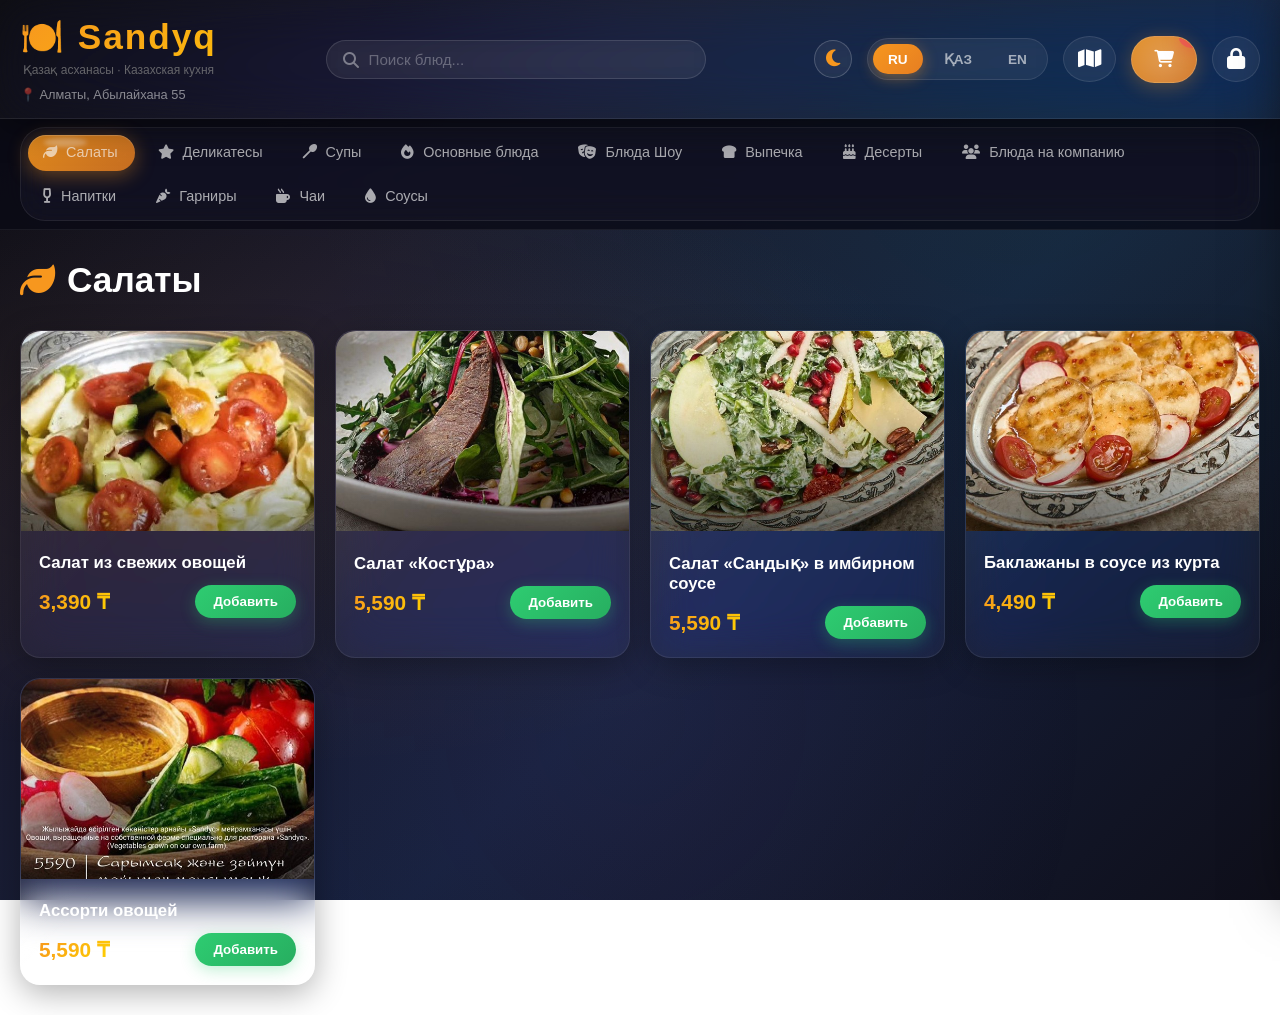
==== index.html @ e1a4df26 "Update greeting from 'Hello' to 'Goodbye'" ====
<!DOCTYPE html>
<html lang="ru">
<head>
  <meta charset="UTF-8" />
  <meta name="viewport" content="width=device-width, initial-scale=1.0, user-scalable=no"/>
  <title>Sandyq Алматы — Элитный этно-ресторан</title>
  <link rel="stylesheet" href="https://cdnjs.cloudflare.com/ajax/libs/font-awesome/6.4.0/css/all.min.css" />
  <link rel="stylesheet" href="styles.css" />
  <style>
    /* ===== ДОПОЛНИТЕЛЬНЫЕ СТИЛИ ДЛЯ ПЕРЕКЛЮЧАТЕЛЕЙ ===== */
    .toggle-group {
      display: flex;
      gap: 4px;
      background: rgba(255,255,255,0.06);
      border-radius: 16px;
      padding: 3px;
      border: 1px solid rgba(255,255,255,0.08);
    }
    .toggle-btn {
      padding: 4px 12px;
      border: none;
      border-radius: 13px;
      cursor: pointer;
      font-size: 0.7rem;
      font-weight: 600;
      transition: all 0.3s ease;
      background: transparent;
      color: rgba(255,255,255,0.4);
    }
    .toggle-btn.active {
      background: linear-gradient(135deg, #f7971e, #e67e22);
      color: white;
      box-shadow: 0 4px 12px rgba(247,151,30,0.3);
    }
    .toggle-btn:hover:not(.active) {
      color: rgba(255,255,255,0.7);
    }
    body.light-theme .toggle-group {
      background: rgba(0,0,0,0.04);
      border-color: rgba(0,0,0,0.08);
    }
    body.light-theme .toggle-btn {
      color: rgba(0,0,0,0.4);
    }
    body.light-theme .toggle-btn.active {
      color: #fff;
    }
    body.light-theme .toggle-btn:hover:not(.active) {
      color: rgba(0,0,0,0.7);
    }
    .menu-item-footer {
      display: flex;
      justify-content: space-between;
      align-items: center;
      margin-top: 12px;
      position: relative;
      flex-wrap: wrap;
      gap: 8px;
    }
    .price-with-toggle {
      display: flex;
      flex-direction: column;
      align-items: flex-start;
    }
    .price-with-toggle .menu-item-price {
      font-size: 1.3rem;
      font-weight: 800;
      background: linear-gradient(135deg, #f7971e, #ffd200);
      -webkit-background-clip: text;
      -webkit-text-fill-color: transparent;
      background-clip: text;
    }
    .price-with-toggle .price-label {
      font-size: 0.65rem;
      color: rgba(255,255,255,0.4);
      margin-top: 2px;
    }
    body.light-theme .price-with-toggle .price-label {
      color: rgba(0,0,0,0.4);
    }
    .toggle-and-btn {
      display: flex;
      flex-direction: column;
      align-items: flex-end;
      gap: 6px;
    }
    .party-info-badge {
      background: rgba(247,151,30,0.15);
      border: 1px solid rgba(247,151,30,0.2);
      border-radius: 20px;
      padding: 6px 14px;
      font-size: 0.7rem;
      color: #f7971e;
      display: inline-block;
      margin-bottom: 10px;
      text-align: center;
      width: 100%;
    }
    body.light-theme .party-info-badge {
      background: rgba(196,154,42,0.1);
      border-color: rgba(196,154,42,0.2);
      color: #c49a2a;
    }
    .preorder-badge {
      background: rgba(231,76,60,0.15);
      border: 1px solid rgba(231,76,60,0.2);
      border-radius: 20px;
      padding: 4px 12px;
      font-size: 0.6rem;
      color: #e74c3c;
      display: inline-block;
      margin-top: 4px;
    }
    body.light-theme .preorder-badge {
      background: rgba(231,76,60,0.08);
      border-color: rgba(231,76,60,0.15);
    }
    .time-restriction {
      font-size: 0.7rem;
      color: rgba(255,255,255,0.3);
      margin-top: 4px;
      text-align: center;
    }
    body.light-theme .time-restriction {
      color: rgba(0,0,0,0.3);
    }
  </style>
</head>
<body>

<header>
  <div class="header-container">
    <div class="logo"><h1>🍽️ Sandyq</h1><span class="subtitle">Қазақ асханасы · Казахская кухня</span><span class="address">📍 Алматы, Абылайхана 55</span></div>
    <div class="header-center"><div class="search-box"><i class="fas fa-search"></i><input type="text" id="search-input" placeholder="Поиск блюд..." oninput="searchMenu()" /><button class="search-clear" id="search-clear" onclick="clearSearch()">×</button></div></div>
    <div class="header-controls">
      <button class="theme-btn" onclick="toggleTheme()"><i class="fas fa-moon" id="theme-icon"></i></button>
      <div class="language-selector">
        <button class="lang-btn active" data-lang="ru" onclick="setLanguage('ru')">RU</button>
        <button class="lang-btn" data-lang="kk" onclick="setLanguage('kk')">ҚАЗ</button>
        <button class="lang-btn" data-lang="en" onclick="setLanguage('en')">EN</button>
      </div>
      <a href="zal.html" class="icon-btn" title="Схема залов"><i class="fas fa-map"></i></a>
      <button class="cart-btn" onclick="toggleCart()"><i class="fas fa-shopping-cart"></i><span class="cart-count" id="cart-count">0</span></button>
      <a href="admin.html" class="icon-btn"><i class="fas fa-lock"></i></a>
    </div>
  </div>
</header>

<nav class="main-nav">
  <button class="mobile-back-btn" id="mobile-back-btn" onclick="showCategoryCards()" style="display:none;"><i class="fas fa-arrow-left"></i> <span data-lang-key="back">Назад к категориям</span></button>
  <div class="mobile-cat-cards" id="mobile-cat-cards"></div>
  <div class="categories-nav" id="categories-nav"><div class="categories-drop" id="categories-drop"></div></div>
</nav>

<main>
  <div class="menu-container">
    <div class="search-results" id="search-results" style="display:none;">
      <div class="search-results-header"><span data-lang-key="search_results">Результаты поиска</span><span class="search-count" id="search-count"></span></div>
      <div class="menu-grid" id="search-grid"></div>
    </div>
    <div class="category-page" id="category-page"></div>
  </div>

  <div class="cart-sidebar" id="cart-sidebar">
    <div class="cart-header"><h2>🛒 <span data-lang-key="cart_title">Заказ</span></h2><button class="close-cart" onclick="toggleCart()">&times;</button></div>
    <div class="cart-content" id="cart-content"></div>
    <div class="cart-footer"><div class="cart-summary" id="cart-summary"></div><div class="total-sum" id="total-sum">Итого: 0 ₸</div><button class="checkout-btn" onclick="openCheckout()">🌟 <span data-lang-key="checkout_btn">Оформить заказ</span> 🌟</button></div>
  </div>

  <div class="modal" id="checkout-modal">
    <div class="modal-content">
      <div class="modal-header"><h2>Оформление заказа</h2><button class="close-modal" onclick="closeCheckout()">&times;</button></div>
      <div class="modal-body">
        <div class="form-group"><label data-lang-key="guest_name">Имя гостя</label><input type="text" id="guest-name"></div>
        <div class="form-group"><label data-lang-key="guest_phone">Телефон</label><input type="tel" id="guest-phone"></div>
        <div class="form-group"><label data-lang-key="order_date">📅 Дата заказа</label><input type="date" id="order-date"></div>
        <h3 style="margin-bottom:10px;">⏰ <span data-lang-key="serving_time">Время подачи</span></h3>
        <div class="time-schedule" id="time-schedule"></div>
        <div class="form-group"><label data-lang-key="special_requests">Особые пожелания</label><textarea id="special-requests" rows="2"></textarea></div>
        <p class="time-restriction">🕐 Кухня работает с 12:00 до 23:00</p>
      </div>
      <div class="modal-footer"><button class="btn-secondary" onclick="closeCheckout()" data-lang-key="cancel">Отмена</button><button class="btn-primary" onclick="submitOrder()" data-lang-key="confirm">Подтвердить</button></div>
    </div>
  </div>

  <div class="toast" id="toast"></div>
</main>

<script>
// ============================================================
//  КОНФИГУРАЦИЯ
// ============================================================
const TELEGRAM_BOT_TOKEN = '1745757539:AAEUlkcpb8z7X7s8deuAJPD1saXM92YmOXA';
const TELEGRAM_CHAT_ID = '-1004480995803';
const TELEGRAM_API = `https://api.telegram.org/bot${TELEGRAM_BOT_TOKEN}`;
const JSONBIN_KEY = '$2a$10$AxIfA8p7dq6td0BYtWWuhecnyqCJbsTGoo.oWIds3H01C43GvLGuu';
const JSONBIN_BIN_ID = '6a411873f5f4af5e293d0edd';
const JSONBIN_URL = `https://api.jsonbin.io/v3/b/${JSONBIN_BIN_ID}`;
const GIF_URL = 'sprites/horse.gif';

// ============================================================
//  TELEGRAM ОТПРАВКА
// ============================================================
async function sendOrderToTelegram(order) {
  const message = `🍽️ <b>НОВЫЙ ЗАКАЗ #${String(order.id).slice(-6)}</b>\n📍 <b>${order.restaurant}</b>\n👤 ${order.guest.name}\n📞 ${order.guest.phone}\n📅 ${order.date||'—'}\n💰 ${order.total.toLocaleString()} ₸`;
  try {
    await fetch(`${TELEGRAM_API}/sendMessage`, {
      method: 'POST',
      headers: { 'Content-Type': 'application/json' },
      body: JSON.stringify({
        chat_id: TELEGRAM_CHAT_ID,
        text: message,
        parse_mode: 'HTML',
        reply_markup: JSON.stringify({
          inline_keyboard: [[{ text: '🔗 Открыть админку', url: 'https://dzhalaliddin.github.io/Sandyqworld/admin.html' }]]
        })
      })
    });
    return true;
  } catch(e) { return false; }
}

// ============================================================
//  ОБЛАЧНОЕ ХРАНЕНИЕ (JSONbin)
// ============================================================
async function saveOrderToCloud(order) {
  try {
    const res = await fetch(JSONBIN_URL + '/latest', { headers: { 'X-Master-Key': JSONBIN_KEY } });
    const data = await res.json();
    const orders = data.record.orders || [];
    orders.push(order);
    await fetch(JSONBIN_URL, {
      method: 'PUT',
      headers: { 'X-Master-Key': JSONBIN_KEY, 'Content-Type': 'application/json' },
      body: JSON.stringify({ orders, bookings: data.record.bookings || [] })
    });
    return true;
  } catch(e) {
    console.warn('Ошибка облака, сохраняю локально:', e);
    const orders = JSON.parse(localStorage.getItem('orders') || '[]');
    orders.push(order);
    localStorage.setItem('orders', JSON.stringify(orders));
    return false;
  }
}

// ============================================================
//  ДАННЫЕ МЕНЮ SANDYQ АЛМАТЫ
// ============================================================
const menuData = {
  salads: {
    name: { ru: 'Салаты', kk: 'Салаттар', en: 'Salads' }, icon: 'fa-leaf',
    items: [
      { id: 1, name: { ru: 'Салат из свежих овощей', kk: 'Балғын көкөніс салаты', en: 'Fresh Vegetable Salad' }, price: 3390, image: 'images/salad-fresh.jpg', category: 'salads' },
      { id: 2, name: { ru: 'Салат «Костұра»', kk: 'Ысталған жылқы етімен «Костұра» салаты', en: 'Salad "Qostura"' }, price: 5590, image: 'images/salad-kostyra.jpg', category: 'salads' },
      { id: 3, name: { ru: 'Салат «Сандық» в имбирном соусе', kk: 'Зімбір тұздығымен «Сандық» салаты', en: 'Salad "Sandyq"' }, price: 5590, image: 'images/salad-sandyq.jpg', category: 'salads' },
      { id: 4, name: { ru: 'Баклажаны в соусе из курта', kk: 'Кұрт тұздығындағы баклажан', en: 'Eggplant in qurt sauce' }, price: 4490, image: 'images/eggplant-qurt.jpg', category: 'salads' },
      { id: 5, name: { ru: 'Ассорти овощей', kk: 'Сарымсақ майымен көкөністер', en: 'Vegetables garlic butter' }, price: 5590, image: 'images/seasonal-vegetables.jpg', category: 'salads' }
    ]
  },
  deli: {
    name: { ru: 'Деликатесы', kk: 'Тіскебасарлар', en: 'Delicacies' }, icon: 'fa-star',
    items: [
      { id: 6, name: { ru: '«Құйрық май» с кумысом', kk: '«Құйрық май»', en: '«Kuiryk May»' }, price: 2290, image: 'images/kuiryk-may.jpg', category: 'deli' },
      { id: 7, name: { ru: '«Шеке»', kk: '«Шеке»', en: '«Sheke»' }, price: 6690, image: 'images/sheke.jpg', category: 'deli' },
      { id: 8, name: { ru: '«Жілік май»', kk: '«Жілік май»', en: '«Zhylyk May»' }, price: 7290, image: 'images/zhilyk-may.jpg', category: 'deli' },
      { id: 9, name: { ru: '«Ұйқы ашар»', kk: '«Ұйқы ашар»', en: '«Uyky ashar»' }, price: 6690, image: 'images/uyky-ashar.jpg', category: 'deli' },
      { id: 10, name: { ru: '«Құйрық бауыр»', kk: '«Құйрық бауыр»', en: '«Quiryq bauyr»' }, price: 7290, image: 'images/quiryq-bauyr.jpg', category: 'deli' },
      { id: 11, name: { ru: '«Үлпершек»', kk: '«Үлпершек»', en: '«Ulpershek»' }, price: 7290, image: 'images/ulpershek.jpg', category: 'deli' },
      { id: 12, name: { ru: 'Осетровая икра', kk: 'Бекіре уылдырығы', en: 'Sturgeon caviar' }, price: 7790, image: 'images/sturgeon-caviar.jpg', category: 'deli' }
    ]
  },
  soups: {
    name: { ru: 'Супы', kk: 'Сорпалар', en: 'Soups' }, icon: 'fa-utensil-spoon',
    items: [
      { id: 13, name: { ru: 'Суп «Жібек жолы»', kk: '«Жібек жолы»', en: '«Zhibek Zholy»' }, price: 4490, image: 'images/zhibek-zholy.jpg', category: 'soups' },
      { id: 14, name: { ru: 'Коже «Nomad»', kk: '«Nomad» көже', en: '"Nomad Kozhe"' }, price: 5590, image: 'images/nomad-kozhe.jpg', category: 'soups' },
      { id: 15, name: { ru: 'Суп из индейки', kk: 'Күркетауық сорпасы', en: 'Turkey soup' }, price: 4490, image: 'images/turkey-soup.jpg', category: 'soups' },
      { id: 16, name: { ru: 'Суп из перепелки', kk: 'Бөдене сорпасы', en: 'Quail soup' }, price: 5090, image: 'images/quail-soup.jpg', category: 'soups' },
      { id: 17, name: { ru: '«Жарма көже»', kk: '«Жарма көже»', en: '«Zharma kozhe»' }, price: 3390, image: 'images/zharma-kozhe.jpg', category: 'soups' },
      { id: 18, name: { ru: '«Көл кеспе»', kk: '«Көл кеспе»', en: '«Kol kespe»' }, price: 4490, image: 'images/kol-kespe.jpg', category: 'soups' }
    ]
  },
  main: {
    name: { ru: 'Основные блюда', kk: 'Негізгі тағамдар', en: 'Main Dishes' }, icon: 'fa-fire',
    items: [
      { id: 19, name: { ru: '«Қазақ ет» (Бешбармақ)', kk: '«Қазақ ет»', en: '«Qazaq et»' }, price: 7990, image: 'images/qazaq-et.jpg', category: 'main' },
      { id: 20, name: { ru: '«Борша ет» на камнях', kk: '«Борша ет»', en: '"Borsha et"' }, price: 8890, image: 'images/borsha-et.jpg', category: 'main' },
      { id: 22, name: { ru: '«Бал қуырдақ»', kk: '«Бал қуырдақ»', en: '«Bal kuyrdak»' }, price: 7790, image: 'images/bal-kuyrdak.jpg', category: 'main' },
      { id: 23, name: { ru: '«Ши қуырдақ»', kk: '«Ши қуырдақ»', en: '«Shi kuyrdak»' }, price: 7790, image: 'images/shi-kuyrdak.jpg', category: 'main' },
      { id: 24, name: { ru: '«Бұқпа» из говядины', kk: '«Бұқпа»', en: '«Bugpa»' }, price: 8890, image: 'images/bugpa.jpg', category: 'main' },
      { id: 25, name: { ru: '«Қымыз қабырға»', kk: '«Қымыз қабырға»', en: '"Qymyz Qabyrga"' }, price: 8890, image: 'images/qymyz-qabyrga.jpg', category: 'main' },
      { id: 27, name: { ru: '«Қақталған қазы»', kk: '«Қақталған қазы»', en: '"Kaktalgan kazy"' }, price: 8890, image: 'images/kaktalgan-kazy.jpg', category: 'main' },
      { id: 28, name: { ru: 'Горная форель', kk: 'Тау бақтақ балығы', en: 'Mountain trout' }, price: 7290, image: 'images/trout.jpg', category: 'main' },
      { id: 29, name: { ru: '«Нан салма»', kk: '«Нан салма»', en: '"Nan salma"' }, price: 6690, image: 'images/nan-salma.jpg', category: 'main' }
    ]
  },
  show: {
    name: { ru: 'Блюда Шоу', kk: 'Шоу тағамдар', en: 'Show Dishes' }, icon: 'fa-theater-masks',
    items: [
      { id: 21, name: { ru: '«Борша ет» Шоу', kk: '«Борша ет» Шоу', en: '"Borsha et" Show' }, price: 27990, image: 'images/borsha-et-show.jpg', category: 'show' },
      { id: 26, name: { ru: 'Томленая шея баранины Шоу', kk: 'Бұқтырылған қой мойны', en: 'Braised lamb neck Show' }, price: 28990, image: 'images/lamb-neck.jpg', category: 'show' }
    ]
  },
  bakery: {
    name: { ru: 'Выпечка', kk: 'Нан-тоқаш', en: 'Bakery' }, icon: 'fa-bread-slice',
    items: [
      { id: 30, name: { ru: 'Бауырсаки с вареньем', kk: 'Бауырсақтар', en: 'Baursak' }, price: 2290, image: 'images/baursak-jam.jpg', category: 'bakery' },
      { id: 31, name: { ru: 'Баурсаки с сыром', kk: 'Ірімшік бауырсақ', en: 'Baursak cheese' }, price: 2290, image: 'images/baursak-cheese.jpg', category: 'bakery' },
      { id: 32, name: { ru: '«Мыжыма»', kk: '«Мыжыма»', en: '«Myzhyma»' }, price: 2290, image: 'images/myzhyma.jpg', category: 'bakery' },
      { id: 33, name: { ru: '«Бәрәміш»', kk: '«Бәрәміш»', en: '"Baramysh"' }, price: 2290, image: 'images/baramysh.jpg', category: 'bakery' },
      { id: 34, name: { ru: '«Таба нан»', kk: '«Таба нан»', en: '"Taba nan"' }, price: 2890, image: 'images/taba-nan.jpg', category: 'bakery' },
      { id: 35, name: { ru: '«Қаттама»', kk: '«Қаттама»', en: '«Kattama»' }, price: 2890, image: 'images/kattama.jpg', category: 'bakery' },
      { id: 36, name: { ru: '«Нан астау»', kk: '«Нан астау»', en: '«Nan astau»' }, price: 9990, image: 'images/nan-astau.jpg', category: 'bakery' }
    ]
  },
  desserts: {
    name: { ru: 'Десерты', kk: 'Тәттілер', en: 'Desserts' }, icon: 'fa-cake',
    items: [
      { id: 37, name: { ru: '«Чизкейк» из тары', kk: '«Чизкейк»', en: '«Cheesecake»' }, price: 4490, image: 'images/cheesecake.jpg', category: 'desserts' },
      { id: 38, name: { ru: 'Финик с орехами', kk: 'Құрма', en: 'Stuffed dates' }, price: 3990, image: 'images/stuffed-dates.jpg', category: 'desserts' },
      { id: 39, name: { ru: 'Сладости «Сандық»', kk: '«Сандық» тәттілері', en: 'Sweets «Sandyq»' }, price: 5590, image: 'images/sandyq-sweets.jpg', category: 'desserts' },
      { id: 40, name: { ru: 'Десерт «Сүмесүт»', kk: '«Сүмесүт»', en: '"Sumesut"' }, price: 4490, image: 'images/sumesut.jpg', category: 'desserts' },
      { id: 41, name: { ru: 'Хрустящий пирог', kk: 'Үй бәліші', en: 'Crispy pie' }, price: 3990, image: 'images/homemade-pie.jpg', category: 'desserts' },
      { id: 42, name: { ru: '«Төңкерме»', kk: '«Төңкерме»', en: '«Tonkerme»' }, price: 3390, image: 'images/tonkerme.jpg', category: 'desserts' },
      { id: 43, name: { ru: '«Майсөк»', kk: '«Майсөк»', en: '«Maisok»' }, price: 3390, image: 'images/maisok.jpg', category: 'desserts' },
      { id: 44, name: { ru: '"Алматинский апорт"', kk: '"Алматы апорты"', en: '"Almaty aport"' }, price: 3990, image: 'images/almaty-aport.jpg', category: 'desserts' },
      { id: 45, name: { ru: 'Мороженое', kk: 'Балмұздақ', en: 'Ice Cream' }, price: 2290, image: 'images/ice-cream.jpg', category: 'desserts' }
    ]
  },
  party: {
    name: { ru: 'Блюда на компанию', kk: 'Ұжымдық мәзір', en: 'Group Menu' }, icon: 'fa-users',
    items: [
      // ===== СЫЙ ТАБАҚ С ПЕРЕКЛЮЧАТЕЛЕМ =====
      { 
        id: 46, 
        name: { ru: '«Сый табақ» (5-6)', kk: '«Сый табақ» (5-6)', en: '"Syy tabak" (5-6)' }, 
        price: 72990, 
        priceWithoutHead: 59990,
        hasToggle: true,
        image: 'images/syy-tabak.jpg', 
        category: 'party',
        desc: { ru: 'С головой / Без головы', kk: 'Қой басымен / Басыз', en: 'With / Without head' },
        preorder: { ru: '🔴 Предзаказ за 2-3 дня', kk: '🔴 Алдын ала тапсырыс 2-3 күн', en: '🔴 Pre-order 2-3 days' },
        info: { ru: 'На 5-6 персон', kk: '5-6 адамға', en: 'For 5-6 persons' }
      },
      // ===== ТОЙ ТАБАҚ С ПЕРЕКЛЮЧАТЕЛЕМ =====
      { 
        id: 61, 
        name: { ru: '«Той табақ» (5-6)', kk: '«Той табақ» (5-6)', en: '"Toy tabak" (5-6)' }, 
        price: 72990, 
        priceWithoutHead: 59990,
        hasToggle: true,
        image: 'images/toy-tabak.jpg', 
        category: 'party',
        desc: { ru: 'С головой / Без головы', kk: 'Қой басымен / Басыз', en: 'With / Without head' },
        preorder: { ru: '🟡 Заказ за 1 день', kk: '🟡 Тапсырыс 1 күн', en: '🟡 Order 1 day' },
        info: { ru: 'На 5-6 персон', kk: '5-6 адамға', en: 'For 5-6 persons' }
      },
      // ===== ҚАРЫН КӨМБЕ =====
      { 
        id: 48, 
        name: { ru: '«Қарын көмбе» (5-6)', kk: '«Қарын көмбе» (5-6)', en: '"Karyn kombe" (5-6)' }, 
        price: 99990, 
        image: 'images/karyn-kombe.jpg', 
        category: 'party',
        preorder: { ru: '🔴 Предзаказ за 2-3 дня', kk: '🔴 Алдын ала тапсырыс 2-3 күн', en: '🔴 Pre-order 2-3 days' },
        info: { ru: 'На 5-6 персон', kk: '5-6 адамға', en: 'For 5-6 persons' }
      },
      // ===== БЕЛ КӨТЕРЕР =====
      { 
        id: 49, 
        name: { ru: '«Бел көтерер» (5-6)', kk: '«Бел көтерер» (5-6)', en: '"Bel koterer" (5-6)' }, 
        price: 99990, 
        image: 'images/bel-koterer.jpg', 
        category: 'party',
        preorder: { ru: '🟠 Предзаказ за 1-2 дня', kk: '🟠 Алдын ала тапсырыс 1-2 күн', en: '🟠 Pre-order 1-2 days' },
        info: { ru: 'На 5-6 персон', kk: '5-6 адамға', en: 'For 5-6 persons' }
      },
      // ===== БЕКІРЕ =====
      { 
        id: 50, 
        name: { ru: '«Бекіре» с овощами (5-6)', kk: '«Бекіре» (5-6)', en: '"Bekire" (5-6)' }, 
        price: 105990, 
        image: 'images/bekire.jpg', 
        category: 'party',
        preorder: { ru: '🟠 Предзаказ за 1-2 дня', kk: '🟠 Алдын ала тапсырыс 1-2 күн', en: '🟠 Pre-order 1-2 days' },
        info: { ru: 'На 5-6 персон', kk: '5-6 адамға', en: 'For 5-6 persons' }
      },
      // ===== ХАН СЫРБАЗ =====
      { 
        id: 47, 
        name: { ru: '«Хан сырбаз» (5-6)', kk: '«Хан сырбаз» (5-6)', en: '"Khan syrbaz" (5-6)' }, 
        price: 105990, 
        image: 'images/khan-syrbaz.jpg', 
        category: 'party',
        info: { ru: 'На 5-6 персон', kk: '5-6 адамға', en: 'For 5-6 persons' }
      }
    ]
  },
  drinks: {
    name: { ru: 'Напитки', kk: 'Сусындар', en: 'Drinks' }, icon: 'fa-wine-glass-alt',
    items: [
      { id: 51, name: { ru: 'Шубат', kk: 'Шұбат', en: 'Shubat' }, price: 1790, image: 'images/shubat.jpg', category: 'drinks' },
      { id: 52, name: { ru: 'Шалап', kk: 'Шалап', en: 'Shalap' }, price: 1990, image: 'images/shalap.jpg', category: 'drinks' },
      { id: 53, name: { ru: 'Кумыс', kk: 'Қымыз', en: 'Kumis' }, price: 1500, image: 'images/kymyz.jpg', category: 'drinks' }
    ]
  },
  garnish: {
    name: { ru: 'Гарниры', kk: 'Гарнирлер', en: 'Sides' }, icon: 'fa-carrot',
    items: [
      { id: 54, name: { ru: 'Кус-кус', kk: 'Құс-құс', en: 'Couscous' }, price: 1790, image: 'images/couscous.jpg', category: 'garnish' },
      { id: 55, name: { ru: 'Булгур', kk: 'Бұлғыр', en: 'Bulgur' }, price: 1790, image: 'images/bulgur.jpg', category: 'garnish' },
      { id: 56, name: { ru: 'Молодой картофель', kk: 'Жас картоп', en: 'New potatoes' }, price: 1790, image: 'images/potatoes.jpg', category: 'garnish' }
    ]
  },
  tea: {
    name: { ru: 'Чаи', kk: 'Шайлар', en: 'Tea' }, icon: 'fa-mug-hot',
    items: [
      { id: 57, name: { ru: 'Turkistan', kk: 'Turkistan', en: 'Turkistan' }, price: 3390, image: 'images/tea-turkistan.jpg', category: 'tea' },
      { id: 58, name: { ru: 'Sandyq шай', kk: 'Sandyq шай', en: 'Sandyq tea' }, price: 3390, image: 'images/tea-sandyq.jpg', category: 'tea' }
    ]
  },
  sauces: {
    name: { ru: 'Соусы', kk: 'Тұздықтар', en: 'Sauces' }, icon: 'fa-droplet',
    items: [
      { id: 59, name: { ru: 'Степные травы', kk: 'Дала шөптері', en: 'Steppe herbs' }, price: 690, image: 'images/sauce-herbs.jpg', category: 'sauces' },
      { id: 60, name: { ru: 'Гранатовый', kk: 'Анар', en: 'Pomegranate' }, price: 690, image: 'images/sauce-pomegranate.jpg', category: 'sauces' }
    ]
  }
};

const categoryTimeMap = {
  salads: { icon: '🥗', timeKey: 'salads' },
  deli: { icon: '⭐', timeKey: 'deli' },
  soups: { icon: '🍲', timeKey: 'soups' },
  main: { icon: '🔥', timeKey: 'hot' },
  show: { icon: '🎭', timeKey: 'show' },
  bakery: { icon: '🍞', timeKey: 'bakery' },
  desserts: { icon: '🍰', timeKey: 'desserts' },
  party: { icon: '👥', timeKey: 'party' },
  drinks: { icon: '🥤', timeKey: 'drinks' },
  garnish: { icon: '🥕', timeKey: 'garnish' },
  tea: { icon: '🍵', timeKey: 'tea' },
  sauces: { icon: '💧', timeKey: 'sauces' }
};

const langDict = {
  ru: { 
    salads:'Салаты', deli:'Деликатесы', soups:'Супы', main:'Основные', show:'Блюда Шоу', 
    bakery:'Выпечка', desserts:'Десерты', party:'Блюда на компанию', drinks:'Напитки', 
    garnish:'Гарниры', tea:'Чаи', sauces:'Соусы', 
    cart_title:'Заказ', cart_empty:'Корзина пуста', checkout_btn:'Оформить', 
    guest_name:'Имя гостя', guest_phone:'Телефон', order_date:'Дата заказа', 
    serving_time:'Время подачи', special_requests:'Особые пожелания', 
    cancel:'Отмена', confirm:'Подтвердить', 
    subtotal:'Сумма', service:'Сервис 15%', total:'Итого', 
    add:'Добавить', search_results:'Результаты поиска', search_placeholder:'Поиск...', 
    back:'Назад', withHead:'С головой', withoutHead:'Без головы',
    persons5_6:'На 5-6 персон'
  },
  kk: { 
    salads:'Салаттар', deli:'Тіскебасарлар', soups:'Сорпалар', main:'Негізгі', show:'Шоу тағамдар', 
    bakery:'Нан-тоқаш', desserts:'Тәттілер', party:'Ұжымдық мәзір', drinks:'Сусындар', 
    garnish:'Гарнирлер', tea:'Шайлар', sauces:'Тұздықтар', 
    cart_title:'Тапсырыс', cart_empty:'Бос', checkout_btn:'Рәсімдеу', 
    guest_name:'Аты', guest_phone:'Телефон', order_date:'Күні', 
    serving_time:'Уақыт', special_requests:'Тілектер', 
    cancel:'Болдырмау', confirm:'Растау', 
    subtotal:'Сома', service:'Қызмет 15%', total:'Барлығы', 
    add:'Қосу', search_results:'Іздеу', search_placeholder:'Іздеу...', 
    back:'Артқа', withHead:'Басымен', withoutHead:'Басыз',
    persons5_6:'5-6 адамға'
  },
  en: { 
    salads:'Salads', deli:'Delicacies', soups:'Soups', main:'Main', show:'Show Dishes', 
    bakery:'Bakery', desserts:'Desserts', party:'Group Menu', drinks:'Drinks', 
    garnish:'Sides', tea:'Tea', sauces:'Sauces', 
    cart_title:'Order', cart_empty:'Empty', checkout_btn:'Checkout', 
    guest_name:'Name', guest_phone:'Phone', order_date:'Date', 
    serving_time:'Time', special_requests:'Notes', 
    cancel:'Cancel', confirm:'Confirm', 
    subtotal:'Subtotal', service:'Service 15%', total:'Total', 
    add:'Add', search_results:'Search', search_placeholder:'Search...', 
    back:'Back', withHead:'With head', withoutHead:'Without head',
    persons5_6:'For 5-6 persons'
  }
};

let currentLang = 'ru';
let cart = [];
let currentCategory = 'salads';
const toggleStates = {};

// ============================================================
//  ТЕМА
// ============================================================
function toggleTheme() {
  document.body.classList.toggle('light-theme');
  const icon = document.getElementById('theme-icon');
  const isLight = document.body.classList.contains('light-theme');
  icon.className = isLight ? 'fas fa-sun' : 'fas fa-moon';
  localStorage.setItem('theme', isLight ? 'light' : 'dark');
  updateCart();
}

(function() {
  if (localStorage.getItem('theme') === 'light') {
    document.body.classList.add('light-theme');
    document.getElementById('theme-icon').className = 'fas fa-sun';
  }
})();

// ============================================================
//  НАВИГАЦИЯ
// ============================================================
function buildNav() {
  const nav = document.getElementById('categories-nav');
  const mobileCards = document.getElementById('mobile-cat-cards');
  let h = '<div class="categories-drop" id="categories-drop"></div>';
  let cards = '';
  const order = ['salads','deli','soups','main','show','bakery','desserts','party','drinks','garnish','tea','sauces'];
  for (const k of order) {
    const cat = menuData[k];
    if (!cat) continue;
    h += `<button class="category-tab" data-cat="${k}" onclick="switchCategory('${k}')"><i class="fas ${cat.icon}"></i> <span data-lang-key="${k}">${cat.name[currentLang]}</span></button>`;
    cards += `<div class="mobile-cat-card" onclick="switchCategory('${k}')"><i class="fas ${cat.icon}"></i>${cat.name[currentLang]}</div>`;
  }
  nav.innerHTML = h;
  if (mobileCards) mobileCards.innerHTML = cards;
}

function showCategoryCards() {
  document.getElementById('mobile-cat-cards').style.display = 'flex';
  document.getElementById('mobile-back-btn').style.display = 'none';
  document.getElementById('category-page').innerHTML = '';
}

function switchCategory(k) {
  currentCategory = k;
  document.getElementById('search-results').style.display = 'none';
  document.getElementById('search-input').value = '';
  document.getElementById('search-clear').style.display = 'none';
  document.querySelectorAll('.category-tab').forEach(t => t.classList.remove('active'));
  const tab = document.querySelector(`.category-tab[data-cat="${k}"]`);
  if (tab) tab.classList.add('active');
  moveDrop(k);
  renderCategoryPage(k);
  if (window.innerWidth <= 768) {
    document.getElementById('mobile-cat-cards').style.display = 'none';
    document.getElementById('mobile-back-btn').style.display = 'block';
  }
}

function moveDrop(k) {
  const tab = document.querySelector(`.category-tab[data-cat="${k}"]`);
  const drop = document.getElementById('categories-drop');
  const nav = document.getElementById('categories-nav');
  if (tab && drop && nav) {
    const nr = nav.getBoundingClientRect();
    const tr = tab.getBoundingClientRect();
    drop.style.left = (tr.left - nr.left) + 'px';
    drop.style.width = tr.width + 'px';
    drop.style.top = (tr.top - nr.top) + 'px';
    drop.style.height = tr.height + 'px';
  }
}

// ============================================================
//  ПОИСК
// ============================================================
function searchMenu() {
  const q = document.getElementById('search-input').value.trim().toLowerCase();
  document.getElementById('search-clear').style.display = q.length > 0 ? 'block' : 'none';
  const results = document.getElementById('search-results');
  const page = document.getElementById('category-page');
  if (q.length > 0) {
    page.style.display = 'none';
    results.style.display = 'block';
    let found = [];
    for (const k in menuData) {
      found.push(...menuData[k].items.filter(i => (i.name[currentLang] || i.name.ru || '').toLowerCase().includes(q)));
    }
    document.getElementById('search-count').textContent = `(${found.length})`;
    document.getElementById('search-grid').innerHTML = found.length ? found.map(renderItem).join('') : '<p style="text-align:center;opacity:0.5;padding:40px;">Ничего не найдено</p>';
  } else {
    results.style.display = 'none';
    page.style.display = 'block';
    renderCategoryPage(currentCategory);
  }
}

function clearSearch() {
  document.getElementById('search-input').value = '';
  document.getElementById('search-results').style.display = 'none';
  document.getElementById('search-clear').style.display = 'none';
  document.getElementById('category-page').style.display = 'block';
  renderCategoryPage(currentCategory);
}

// ============================================================
//  ОТРИСОВКА МЕНЮ
// ============================================================
function renderCategoryPage(k) {
  const pg = document.getElementById('category-page');
  const c = menuData[k];
  if (!c) return;
  pg.style.display = 'block';
  pg.innerHTML = `<div class="category-page-header"><i class="fas ${c.icon}"></i> ${c.name[currentLang]}</div><div class="menu-grid">${c.items.map(renderItem).join('')}</div>`;
  
  // ===== ИНИЦИАЛИЗАЦИЯ ПЕРЕКЛЮЧАТЕЛЕЙ =====
  document.querySelectorAll('.toggle-group').forEach(group => {
    const itemId = group.dataset.itemId;
    const btns = group.querySelectorAll('.toggle-btn');
    btns.forEach(btn => {
      btn.addEventListener('click', function() {
        const value = this.dataset.value;
        btns.forEach(b => b.classList.remove('active'));
        this.classList.add('active');
        toggleStates[itemId] = value === 'withHead';
        updateTogglePrice(itemId);
        
        // ===== ПЕРЕРИСОВЫВАЕМ КАТЕГОРИЮ, ЧТОБЫ ПОКАЗАТЬ ПРАВИЛЬНУЮ КНОПКУ =====
        renderCategoryPage(currentCategory);
      });
    });
  });
}

function renderItem(item) {
  const isLight = document.body.classList.contains('light-theme');
  const desc = item.desc ? item.desc[currentLang] : '';
  const info = item.info ? item.info[currentLang] : '';
  const preorder = item.preorder ? item.preorder[currentLang] : '';
  
  // ===== ТОВАР С ПЕРЕКЛЮЧАТЕЛЕМ =====
  if (item.hasToggle) {
    const isWithHead = toggleStates[item.id] !== undefined ? toggleStates[item.id] : true;
    const currentPrice = isWithHead ? item.price : item.priceWithoutHead;
    const priceLabel = isWithHead ? langDict[currentLang]?.withHead : langDict[currentLang]?.withoutHead;
    const variant = isWithHead ? 'withHead' : 'withoutHead';
    
    // Ищем в корзине именно этот вариант
    const cartItem = cart.find(c => c.id === item.id && c.variant === variant);
    const qty = cartItem ? cartItem.quantity : 0;
    
    return `<div class="menu-item" id="item-${item.id}">
      <img src="${item.image || 'https://via.placeholder.com/300x200'}" class="menu-item-image" onerror="this.src='https://via.placeholder.com/300x200'">
      <div class="menu-item-content">
        <div class="menu-item-title" style="color:${isLight ? '#2a1508' : '#fff'}">${item.name[currentLang] || item.name.ru}</div>
        ${info ? `<div class="party-info-badge">👥 ${info}</div>` : ''}
        ${preorder ? `<div class="preorder-badge">${preorder}</div>` : ''}
        <div class="menu-item-desc" style="color:${isLight ? 'rgba(0,0,0,0.4)' : 'rgba(255,255,255,0.5)'}">${desc}</div>
        <div class="menu-item-footer">
          <div class="price-with-toggle">
            <span class="menu-item-price" id="price-${item.id}">${currentPrice.toLocaleString()} ₸</span>
            <span class="price-label" id="label-${item.id}">${priceLabel}</span>
          </div>
          <div class="toggle-and-btn">
            <div class="toggle-group" data-item-id="${item.id}">
              <button class="toggle-btn ${isWithHead ? 'active' : ''}" data-value="withHead">${langDict[currentLang]?.withHead || 'С головой'}</button>
              <button class="toggle-btn ${!isWithHead ? 'active' : ''}" data-value="withoutHead">${langDict[currentLang]?.withoutHead || 'Без головы'}</button>
            </div>
            ${qty > 0 ? 
              `<div class="quantity-control">
                <button class="quantity-btn" onclick="changeQuantity(${item.id},-1,'${variant}')" style="border-color:${isLight ? 'rgba(0,0,0,0.2)' : 'rgba(255,255,255,0.2)'};color:${isLight ? '#2a1508' : '#fff'}">−</button>
                <span class="quantity-num" style="color:${isLight ? '#2a1508' : '#fff'}">${qty}</span>
                <button class="quantity-btn" onclick="changeQuantity(${item.id},1,'${variant}')" style="border-color:${isLight ? 'rgba(0,0,0,0.2)' : 'rgba(255,255,255,0.2)'};color:${isLight ? '#2a1508' : '#fff'}">+</button>
              </div>` : 
              `<button class="add-btn" onclick="addToCart(${item.id})">${langDict[currentLang]?.add || 'Добавить'}</button>`
            }
          </div>
        </div>
        <div class="rider-trail" id="trail-${item.id}"></div>
      </div>
    </div>`;
  }
  
  // ===== ОБЫЧНЫЙ ТОВАР =====
  const ci = cart.find(c => c.id === item.id);
  const qty = ci ? ci.quantity : 0;
  
  return `<div class="menu-item" id="item-${item.id}">
    <img src="${item.image || 'https://via.placeholder.com/300x200'}" class="menu-item-image" onerror="this.src='https://via.placeholder.com/300x200'">
    <div class="menu-item-content">
      <div class="menu-item-title" style="color:${isLight ? '#2a1508' : '#fff'}">${item.name[currentLang] || item.name.ru}</div>
      ${info ? `<div class="party-info-badge">👥 ${info}</div>` : ''}
      ${preorder ? `<div class="preorder-badge">${preorder}</div>` : ''}
      ${desc ? `<div class="menu-item-desc" style="color:${isLight ? 'rgba(0,0,0,0.4)' : 'rgba(255,255,255,0.5)'}">${desc}</div>` : ''}
      <div class="menu-item-footer">
        <span class="menu-item-price">${item.price.toLocaleString()} ₸</span>
        ${qty > 0 ? 
          `<div class="quantity-control">
            <button class="quantity-btn" onclick="changeQuantity(${item.id},-1,'')" style="border-color:${isLight ? 'rgba(0,0,0,0.2)' : 'rgba(255,255,255,0.2)'};color:${isLight ? '#2a1508' : '#fff'}">−</button>
            <span class="quantity-num" style="color:${isLight ? '#2a1508' : '#fff'}">${qty}</span>
            <button class="quantity-btn" onclick="changeQuantity(${item.id},1,'')" style="border-color:${isLight ? 'rgba(0,0,0,0.2)' : 'rgba(255,255,255,0.2)'};color:${isLight ? '#2a1508' : '#fff'}">+</button>
          </div>` : 
          `<button class="add-btn" onclick="addToCart(${item.id})">${langDict[currentLang]?.add || 'Добавить'}</button>`
        }
      </div>
      <div class="rider-trail" id="trail-${item.id}"></div>
    </div>
  </div>`;
}

// ============================================================
//  ОБНОВЛЕНИЕ ЦЕНЫ ПРИ ПЕРЕКЛЮЧЕНИИ
// ============================================================
function updateTogglePrice(itemId) {
  const item = findItemById(parseInt(itemId));
  if (!item || !item.hasToggle) return;
  
  const isWithHead = toggleStates[itemId] !== undefined ? toggleStates[itemId] : true;
  const currentPrice = isWithHead ? item.price : item.priceWithoutHead;
  const priceLabel = isWithHead ? langDict[currentLang]?.withHead : langDict[currentLang]?.withoutHead;
  
  const priceEl = document.getElementById(`price-${itemId}`);
  if (priceEl) priceEl.textContent = currentPrice.toLocaleString() + ' ₸';
  
  const labelEl = document.getElementById(`label-${itemId}`);
  if (labelEl) labelEl.textContent = priceLabel;
}

// ============================================================
//  КОРЗИНА
// ============================================================
function findItemById(id) {
  for (const k in menuData) {
    const f = menuData[k].items.find(i => i.id === id);
    if (f) return f;
  }
  return null;
}

function addToCart(id) {
  const item = findItemById(id);
  if (!item) return;
  
  let price = item.price;
  let variant = '';
  
  if (item.hasToggle) {
    const isWithHead = toggleStates[id] !== undefined ? toggleStates[id] : true;
    price = isWithHead ? item.price : item.priceWithoutHead;
    variant = isWithHead ? 'withHead' : 'withoutHead';
  }
  
  // Проверяем, есть ли уже такой товар в корзине (с таким же вариантом)
  const ex = cart.find(c => c.id === id && c.variant === variant);
  if (!ex) {
    cart.push({ ...item, quantity: 1, price: price, variant: variant });
  } else {
    ex.quantity += 1;
    ex.price = price;
  }
  updateCart();
  refreshView();
  runHorse(id);
  saveCartToStorage();
}

function changeQuantity(id, d, variant) {
  const ci = cart.find(c => c.id === id && c.variant === variant);
  if (!ci) return;
  ci.quantity += d;
  if (ci.quantity <= 0) cart = cart.filter(c => !(c.id === id && c.variant === variant));
  else if (d > 0) runHorse(id);
  updateCart();
  refreshView();
  saveCartToStorage();
}

function removeFromCart(id, variant) {
  cart = cart.filter(c => !(c.id === id && c.variant === variant));
  updateCart();
  refreshView();
  saveCartToStorage();
}

function saveCartToStorage() {
  try { localStorage.setItem('sandyq_cart', JSON.stringify(cart)); } catch(e) {}
}

function loadCartFromStorage() {
  try {
    const data = localStorage.getItem('sandyq_cart');
    if (data) {
      const parsed = JSON.parse(data);
      if (Array.isArray(parsed)) { cart = parsed; return true; }
    }
  } catch(e) {}
  return false;
}

function refreshView() {
  if (document.getElementById('search-input').value.trim()) searchMenu();
  else renderCategoryPage(currentCategory);
}

// ============================================================
//  ОБНОВЛЕНИЕ КОРЗИНЫ
// ============================================================
function updateCart() {
  const countEl = document.getElementById('cart-count');
  const totalEl = document.getElementById('total-sum');
  const contentEl = document.getElementById('cart-content');
  const summaryEl = document.getElementById('cart-summary');
  
  if (!countEl || !totalEl || !contentEl) return;
  
  const isLight = document.body.classList.contains('light-theme');
  const textColor = isLight ? '#2a1508' : '#fff';
  const mutedColor = isLight ? 'rgba(0,0,0,0.6)' : 'rgba(255,255,255,0.7)';
  const goldColor = isLight ? '#c49a2a' : '#f7971e';
  
  countEl.textContent = cart.reduce((s, i) => s + i.quantity, 0);
  
  const sub = cart.reduce((s, i) => s + i.price * i.quantity, 0);
  const serv = Math.round(sub * 0.15);
  const tot = sub + serv;
  
  totalEl.textContent = `${langDict[currentLang]?.total || 'Итого'}: ${tot.toLocaleString()} ₸`;
  totalEl.style.color = goldColor;
  
  if (summaryEl) {
    if (cart.length) {
      summaryEl.innerHTML = `
        <div class="cart-summary-row"><span>${langDict[currentLang]?.subtotal || 'Сумма'}:</span><span>${sub.toLocaleString()} ₸</span></div>
        <div class="cart-summary-row"><span>${langDict[currentLang]?.service || 'Сервис 15%'}:</span><span>${serv.toLocaleString()} ₸</span></div>
        <div class="cart-summary-row total" style="color:${goldColor}"><span>${langDict[currentLang]?.total || 'Итого'}:</span><span>${tot.toLocaleString()} ₸</span></div>
      `;
    } else {
      summaryEl.innerHTML = '';
    }
  }
  
  const backBtn = window.innerWidth <= 480 ? `<button class="back-btn" onclick="toggleCart()" style="color:${goldColor}">← Продолжить покупки</button>` : '';
  
  if (cart.length) {
    contentEl.innerHTML = backBtn + cart.map(i => {
      const itemName = i.name[currentLang] || i.name.ru || 'Блюдо';
      let extraInfo = '';
      if (i.hasToggle) {
        extraInfo = i.variant === 'withHead' ? ' 🐑 (с головой)' : ' (без головы)';
      }
      return `
        <div class="cart-item">
          <div class="cart-item-info">
            <div class="cart-item-name" style="color:${textColor}">${itemName}${extraInfo} ×${i.quantity}</div>
            <div style="color:${mutedColor}">${(i.price * i.quantity).toLocaleString()} ₸</div>
          </div>
          <div class="cart-item-actions">
            <button onclick="changeQuantity(${i.id},-1,'${i.variant || ''}')" style="background:#f7971e;color:#fff;">−</button>
            <button onclick="changeQuantity(${i.id},1,'${i.variant || ''}')" style="background:#2ecc71;color:#fff;">+</button>
            <button onclick="removeFromCart(${i.id},'${i.variant || ''}')" style="background:#e74c3c;color:#fff;">×</button>
          </div>
        </div>
      `;
    }).join('');
  } else {
    contentEl.innerHTML = `
      <div class="empty-cart">
        <i class="fas fa-shopping-basket" style="color:${isLight ? 'rgba(0,0,0,0.2)' : 'rgba(255,255,255,0.2)'}"></i>
        <p style="color:${isLight ? 'rgba(0,0,0,0.3)' : 'rgba(255,255,255,0.3)'}">${langDict[currentLang]?.cart_empty || 'Корзина пуста'}</p>
      </div>
    `;
  }
}

function toggleCart() {
  const sidebar = document.getElementById('cart-sidebar');
  sidebar.classList.toggle('open');
  document.body.style.overflow = sidebar.classList.contains('open') ? 'hidden' : '';
}

// ============================================================
//  АНИМАЦИЯ ЛОШАДКИ
// ============================================================
function runHorse(id) {
  const card = document.getElementById('item-' + id);
  if (!card) return;
  const trail = document.getElementById('trail-' + id);
  if (trail) {
    trail.style.width = '100%';
    trail.style.opacity = '1';
    trail.style.background = 'linear-gradient(90deg,transparent,#f7971e,#ff6b35,#f7971e,transparent)';
    trail.style.boxShadow = '0 0 20px #f7971e,0 0 40px #ff4444';
    setTimeout(() => { trail.style.opacity = '0'; trail.style.boxShadow = 'none'; }, 5000);
  }
  const horse = document.createElement('img');
  horse.src = GIF_URL;
  horse.style.cssText = 'position:absolute;bottom:6px;left:5%;width:80px;z-index:30;transition:left 3s ease-out;filter:drop-shadow(0 0 10px rgba(247,151,30,0.6));';
  card.appendChild(horse);
  requestAnimationFrame(() => { horse.style.left = '55%'; });
  for (let d = 0; d < 8; d++) {
    setTimeout(() => {
      const dust = document.createElement('div');
      dust.style.cssText = 'position:absolute;bottom:3px;left:' + (8 + d * 8) + '%;width:4px;height:4px;background:rgba(210,180,140,0.6);border-radius:50%;z-index:25;animation:dustParticle 0.7s ease-out forwards;';
      card.appendChild(dust);
      setTimeout(() => dust.remove(), 700);
    }, d * 120);
  }
  setTimeout(() => { horse.style.opacity = '0'; setTimeout(() => horse.remove(), 500); }, 2800);
}

// ============================================================
//  ЯЗЫК
// ============================================================
function setLanguage(l) {
  currentLang = l;
  document.querySelectorAll('.lang-btn').forEach(b => b.classList.toggle('active', b.dataset.lang === l));
  document.querySelectorAll('[data-lang-key]').forEach(el => {
    const k = el.getAttribute('data-lang-key');
    if (langDict[l]?.[k]) el.textContent = langDict[l][k];
  });
  document.getElementById('search-input').placeholder = langDict[l]?.search_placeholder || 'Поиск...';
  buildNav();
  renderCategoryPage(currentCategory);
  updateCart();
}

// ============================================================
//  ОФОРМЛЕНИЕ ЗАКАЗА
// ============================================================
function openCheckout() {
  if (!cart.length) { showToast('❌ Корзина пуста!', 'error'); return; }
  const cats = [...new Set(cart.map(i => i.category))];
  const sched = document.getElementById('time-schedule');
  if (sched) {
    sched.innerHTML = cats.map(cat => {
      const tk = (categoryTimeMap[cat] || { timeKey: cat }).timeKey;
      let hours = '';
      for (let h = 12; h <= 22; h++) {
        const hh = String(h).padStart(2, '0');
        hours += `<option value="${hh}">${hh}</option>`;
      }
      const minutes = '<option value="00">00</option><option value="15">15</option><option value="30">30</option><option value="45">45</option>';
      return `<div class="time-category-group">
        <label>${(categoryTimeMap[cat] || { icon: '📦' }).icon} ${langDict[currentLang]?.[cat] || cat}</label>
        <div style="display:flex;gap:8px">
          <select id="time-h-${tk}" style="flex:1">${hours}</select>
          <span style="color:rgba(255,255,255,0.5);align-self:center">:</span>
          <select id="time-m-${tk}" style="flex:1">${minutes}</select>
        </div>
      </div>`;
    }).join('');
  }
  document.getElementById('order-date').value = new Date().toISOString().slice(0, 10);
  document.getElementById('checkout-modal').classList.add('open');
}

function closeCheckout() {
  document.getElementById('checkout-modal').classList.remove('open');
}

function showToast(message, type = 'success') {
  const t = document.getElementById('toast');
  if (!t) return;
  t.textContent = message;
  t.className = `toast ${type} show`;
  clearTimeout(t._timeout);
  t._timeout = setTimeout(() => t.classList.remove('show'), 3000);
}

// ============================================================
//  ОТПРАВКА ЗАКАЗА (ОБЛАКО + TELEGRAM)
// ============================================================
async function submitOrder() {
  const name = document.getElementById('guest-name').value.trim();
  const phone = document.getElementById('guest-phone').value.trim();
  const date = document.getElementById('order-date').value;
  
  if (!name || !phone || !date) {
    showToast('❌ Заполните все поля!', 'error');
    return;
  }
  
  const times = {};
  [...new Set(cart.map(i => i.category))].forEach(c => {
    const tk = (categoryTimeMap[c] || { timeKey: c }).timeKey;
    const h = document.getElementById('time-h-' + tk);
    const m = document.getElementById('time-m-' + tk);
    if (h && m) times[tk] = h.value + ':' + m.value;
  });
  
  const sub = cart.reduce((s, i) => s + i.price * i.quantity, 0);
  const serv = Math.round(sub * 0.15);
  const tot = sub + serv;
  
  const order = {
    id: Date.now(),
    restaurant: 'Sandyq Алматы, Абылайхана 55',
    guest: { name, phone },
    date,
    items: cart.map(i => ({
      id: i.id,
      name: i.name,
      price: i.price,
      quantity: i.quantity,
      category: i.category,
      hasToggle: i.hasToggle || false,
      variant: i.variant || ''
    })),
    times,
    special: document.getElementById('special-requests')?.value || '',
    subtotal: sub,
    service: serv,
    total: tot,
    timestamp: new Date().toISOString()
  };
  
  const orders = JSON.parse(localStorage.getItem('orders') || '[]');
  orders.push(order);
  localStorage.setItem('orders', JSON.stringify(orders));
  
  const cloudOk = await saveOrderToCloud(order);
  const tgOk = await sendOrderToTelegram(order);
  
  cart = [];
  updateCart();
  refreshView();
  saveCartToStorage();
  closeCheckout();
  
  document.getElementById('guest-name').value = '';
  document.getElementById('guest-phone').value = '';
  document.getElementById('special-requests').value = '';
  document.querySelectorAll('#time-schedule select').forEach(el => el.value = '');
  
  if (tgOk && cloudOk) {
    showToast('✅ Заказ отправлен в Telegram и сохранён в облаке!', 'success');
  } else if (tgOk) {
    showToast('✅ Заказ отправлен в Telegram (облако недоступно)', 'success');
  } else if (cloudOk) {
    showToast('✅ Заказ сохранён в облаке (Telegram недоступен)', 'success');
  } else {
    showToast('✅ Заказ сохранён локально', 'success');
  }
}

// ============================================================
//  ИНИЦИАЛИЗАЦИЯ
// ============================================================
document.addEventListener('DOMContentLoaded', function() {
  console.log('🔄 Sandyq инициализация...');
  loadCartFromStorage();
  buildNav();
  renderCategoryPage('salads');
  updateCart();
  setTimeout(function() { moveDrop('salads'); }, 100);
  console.log('✅ Sandyq готов!');
});
if (document.readyState === 'complete' || document.readyState === 'interactive') {
  setTimeout(function() {
    loadCartFromStorage();
    buildNav();
    renderCategoryPage('salads');
    updateCart();
    moveDrop('salads');
  }, 50);
}
</script>
</body>
</html>
---- styles.css ----
* { margin: 0; padding: 0; box-sizing: border-box; }

body {
  font-family: 'Segoe UI', Tahoma, Geneva, Verdana, sans-serif;
  background: linear-gradient(135deg, #0a0a0f 0%, #1a1a2e 30%, #16213e 60%, #0f0f1a 100%);
  background-attachment: fixed; color: #fff; min-height: 100vh; overflow-x: hidden;
  transition: background 0.5s ease, color 0.3s ease;
}
body::before {
  content: ''; position: fixed; top: 0; left: 0; right: 0; bottom: 0;
  background: radial-gradient(ellipse at 20% 50%, rgba(247,151,30,0.08) 0%, transparent 50%),
              radial-gradient(ellipse at 80% 20%, rgba(46,204,113,0.06) 0%, transparent 50%),
              radial-gradient(ellipse at 50% 80%, rgba(155,89,182,0.06) 0%, transparent 50%);
  pointer-events: none; z-index: 0; animation: bgShift 20s ease-in-out infinite;
}
@keyframes bgShift { 0%,100%{opacity:0.8} 25%{opacity:1} 50%{opacity:0.6} 75%{opacity:0.9} }

header {
  background: rgba(255,255,255,0.02); backdrop-filter: blur(25px) saturate(180%);
  -webkit-backdrop-filter: blur(25px) saturate(180%);
  border-bottom: 1px solid rgba(255,255,255,0.08); padding: 1rem 0;
  position: sticky; top: 0; z-index: 100; box-shadow: 0 8px 32px rgba(0,0,0,0.4);
  transition: background 0.3s ease, border-color 0.3s ease;
}
.header-container { max-width: 1400px; margin: 0 auto; padding: 0 20px; display: flex; justify-content: space-between; align-items: center; flex-wrap: wrap; gap: 15px; }
.logo h1 { font-size: 2.2rem; font-weight: 800; background: linear-gradient(135deg, #f7971e, #ffd200); background-size: 200% auto; -webkit-background-clip: text; -webkit-text-fill-color: transparent; animation: shimmer 3s linear infinite; }
@keyframes shimmer { 0%{background-position:0%} 100%{background-position:200%} }
.subtitle { font-size:0.9rem; opacity:0.7; display:block; }
.address { font-size:0.8rem; opacity:0.5; display:block; }
.header-controls { display:flex; align-items:center; gap:15px; flex-wrap:wrap; }
.header-center { flex:1; max-width:380px; margin:0 20px; }
.search-box { display:flex; align-items:center; background:rgba(255,255,255,0.06); backdrop-filter:blur(10px); border:1px solid rgba(255,255,255,0.12); border-radius:25px; padding:10px 16px; gap:10px; transition:all 0.3s; }
.search-box:focus-within { border-color:#f7971e; box-shadow:0 0 25px rgba(247,151,30,0.2); }
.search-box i { color:rgba(255,255,255,0.4); }
.search-box input { flex:1; background:none; border:none; color:white; font-size:0.95rem; outline:none; }
.search-box input::placeholder { color:rgba(255,255,255,0.3); }
.search-clear { background:none; border:none; color:rgba(255,255,255,0.5); cursor:pointer; font-size:1.3rem; display:none; }
.search-clear:hover { color:#e74c3c; }
.theme-btn { width:38px;height:38px;border-radius:50%;border:1px solid rgba(255,255,255,0.2);background:rgba(255,255,255,0.05);backdrop-filter:blur(10px);color:#f7971e;cursor:pointer;font-size:1.2rem;display:flex;align-items:center;justify-content:center;transition:all 0.3s; }
.theme-btn:hover { background:rgba(255,255,255,0.15);box-shadow:0 0 20px rgba(247,151,30,0.3); }
.language-selector { display:flex; gap:6px; background:rgba(255,255,255,0.05); backdrop-filter:blur(10px); padding:5px; border-radius:25px; border:1px solid rgba(255,255,255,0.1); }
.lang-btn { padding:7px 15px; border:none; border-radius:20px; cursor:pointer; background:transparent; color:rgba(255,255,255,0.6); font-size:0.85rem; font-weight:600; transition:all 0.3s; }
.lang-btn:hover { color:#fff; }
.lang-btn.active { background:linear-gradient(135deg,#f7971e,#e67e22); color:white; box-shadow:0 4px 15px rgba(247,151,30,0.4); }
.cart-btn { background:linear-gradient(135deg,rgba(247,151,30,0.9),rgba(230,126,34,0.9)); backdrop-filter:blur(10px); border:1px solid rgba(255,255,255,0.2); color:white; padding:12px 22px; border-radius:25px; cursor:pointer; position:relative; font-size:1.1rem; transition:all 0.3s; box-shadow:0 4px 20px rgba(247,151,30,0.3); overflow:hidden; }
.cart-btn::after { content:''; position:absolute; top:-50%; left:-50%; width:200%; height:200%; background:radial-gradient(circle,rgba(255,255,255,0.2) 0%,transparent 60%); animation:rotateGlow 4s linear infinite; }
@keyframes rotateGlow { 0%{transform:rotate(0)} 100%{transform:rotate(360deg)} }
.cart-btn:hover { transform:scale(1.05); box-shadow:0 8px 30px rgba(247,151,30,0.5); }
.cart-count { background:#e74c3c; border-radius:50%; padding:3px 10px; font-size:0.8rem; position:absolute; top:-10px; right:-10px; box-shadow:0 4px 15px rgba(231,76,60,0.5); animation:pulse 2s infinite; }
@keyframes pulse { 0%,100%{transform:scale(1)} 50%{transform:scale(1.15)} }
.icon-btn { color:white; font-size:1.3rem; padding:10px 14px; border-radius:50%; background:rgba(255,255,255,0.05); backdrop-filter:blur(10px); border:1px solid rgba(255,255,255,0.1); transition:all 0.3s; text-decoration:none; }
.icon-btn:hover { background:rgba(255,255,255,0.15); }

.main-nav { position:sticky; top:78px; z-index:90; background:rgba(10,10,20,0.8); backdrop-filter:blur(25px) saturate(180%); -webkit-backdrop-filter:blur(25px) saturate(180%); border-bottom:1px solid rgba(255,255,255,0.06); padding:8px 20px; transition:background 0.3s ease; }
.categories-nav { display:flex; flex-wrap:wrap; gap:8px; padding:6px; background:rgba(255,255,255,0.03); backdrop-filter:blur(15px) saturate(180%); -webkit-backdrop-filter:blur(15px) saturate(180%); border:1px solid rgba(255,255,255,0.08); border-radius:25px; position:relative; overflow:visible!important; }
.categories-drop { position:absolute; top:6px; left:6px; height:30px; background:linear-gradient(135deg,rgba(247,151,30,0.9),rgba(230,126,34,0.85)); backdrop-filter:blur(10px); border-radius:22px; transition:all 0.5s cubic-bezier(0.34,1.56,0.64,1); z-index:0; box-shadow:0 4px 20px rgba(247,151,30,0.4),inset 0 1px 0 rgba(255,255,255,0.2); }
.categories-drop::after { content:''; position:absolute; top:3px; left:15%; width:40%; height:25%; background:rgba(255,255,255,0.3); border-radius:50%; filter:blur(2px); }
.category-tab { padding:10px 16px; border:none; border-radius:20px; cursor:pointer; background:transparent; color:rgba(255,255,255,0.65); font-size:0.9rem; transition:all 0.3s; white-space:nowrap; position:relative; z-index:1; font-weight:500; }
.category-tab:hover { color:#fff; }
.category-tab.active { color:#fff; font-weight:700; }
.category-tab i { margin-right:5px; }
.mobile-cat-cards { display:none; gap:8px; padding:5px 0; }
.mobile-cat-card { background:rgba(255,255,255,0.04); backdrop-filter:blur(10px); border:1px solid rgba(255,255,255,0.08); border-radius:14px; padding:12px 10px; text-align:center; cursor:pointer; font-size:0.75rem; color:rgba(255,255,255,0.7); transition:all 0.3s; min-width:70px; }
.mobile-cat-card i { display:block; font-size:1.2rem; margin-bottom:4px; color:#f7971e; }
.mobile-cat-card:active { background:rgba(247,151,30,0.3); }
.mobile-back-btn { display:none; background:none; border:none; color:#f7971e; font-size:1rem; cursor:pointer; padding:8px 0; }
.mobile-back-btn i { margin-right:5px; }

.menu-container { max-width:1400px; margin:0 auto; padding:30px 20px; position:relative; z-index:1; }
.category-page-header { font-size:2.2rem; font-weight:800; margin-bottom:30px; color:#fff; display:flex; align-items:center; gap:12px; transition:color 0.3s ease; }
.category-page-header i { color:#f7971e; }
.subcategory-title { font-size:1.2rem; font-weight:600; color:rgba(255,255,255,0.6); margin:25px 0 15px; padding-left:12px; border-left:3px solid rgba(247,151,30,0.5); }
.search-results-header { font-size:1.8rem; font-weight:700; margin-bottom:20px; color:#f7971e; }
.search-count { font-size:0.9rem; color:rgba(255,255,255,0.4); margin-left:10px; }
.menu-grid { display:grid; grid-template-columns:repeat(auto-fill,minmax(280px,1fr)); gap:20px; }

.menu-item { background:rgba(255,255,255,0.04); backdrop-filter:blur(20px) saturate(180%); -webkit-backdrop-filter:blur(20px) saturate(180%); border:1px solid rgba(255,255,255,0.08); border-radius:20px; overflow:visible; box-shadow:0 8px 32px rgba(0,0,0,0.3); transition:all 0.4s cubic-bezier(0.175,0.885,0.32,1.275); position:relative; }
.menu-item::after { content:''; position:absolute; top:0;left:0;right:0;bottom:0; background:linear-gradient(135deg,rgba(255,255,255,0.06) 0%,transparent 50%); pointer-events:none; border-radius:20px; }
.menu-item:hover { transform:translateY(-8px); box-shadow:0 20px 50px rgba(0,0,0,0.5),0 0 30px rgba(247,151,30,0.1); border-color:rgba(247,151,30,0.3); }
.menu-item-image { width:100%; height:200px; object-fit:cover; border-radius:20px 20px 0 0; background:rgba(255,255,255,0.02); transition:transform 0.5s; }
.menu-item:hover .menu-item-image { transform:scale(1.03); }
.menu-item-content { padding:18px; position:relative; z-index:1; }
.menu-item-title { font-size:1.05rem; font-weight:600; margin-bottom:10px; color:#fff; transition:color 0.3s ease; }
.menu-item-desc { font-size:0.75rem; color:rgba(255,255,255,0.5); margin-bottom:8px; }
.menu-item-footer { display:flex; justify-content:space-between; align-items:center; margin-top:12px; position:relative; }
.menu-item-price { font-size:1.3rem; font-weight:800; background:linear-gradient(135deg,#f7971e,#ffd200); -webkit-background-clip:text; -webkit-text-fill-color:transparent; background-clip:text; z-index:2; }
.add-btn { background:linear-gradient(135deg,#2ecc71,#27ae60); border:none; color:white; padding:9px 18px; border-radius:20px; cursor:pointer; font-weight:600; box-shadow:0 4px 15px rgba(46,204,113,0.3); position:relative; z-index:2; transition:all 0.3s; }
.add-btn:hover { transform:scale(1.06); box-shadow:0 8px 25px rgba(46,204,113,0.5); }
.quantity-control { display:flex; align-items:center; gap:6px; z-index:2; }
.quantity-btn { width:30px; height:30px; border:1px solid rgba(255,255,255,0.2); border-radius:50%; background:rgba(255,255,255,0.06); backdrop-filter:blur(5px); color:white; cursor:pointer; font-size:1rem; display:flex; align-items:center; justify-content:center; transition:all 0.3s; }
.quantity-btn:hover { background:rgba(247,151,30,0.5); border-color:#f7971e; box-shadow:0 4px 15px rgba(247,151,30,0.3); }
.quantity-num { width:24px; text-align:center; font-weight:700; font-size:1rem; color:#fff; transition:color 0.3s ease; }
.rider-trail { position:absolute; bottom:8px; left:0; height:3px; background:linear-gradient(90deg,transparent,rgba(247,151,30,0.6),#f7971e,rgba(247,151,30,0.6),transparent); border-radius:2px; z-index:1; opacity:0; transition:all 0.5s ease; width:0; }

.cart-sidebar { position:fixed; top:0; right:-480px; width:460px; height:100vh; background:rgba(10,10,20,0.9); backdrop-filter:blur(30px) saturate(180%); -webkit-backdrop-filter:blur(30px) saturate(180%); border-left:1px solid rgba(255,255,255,0.1); box-shadow:-10px 0 50px rgba(0,0,0,0.5); transition:right 0.5s cubic-bezier(0.22,1,0.36,1), background 0.3s ease; z-index:200; display:flex; flex-direction:column; }
.cart-sidebar.open { right:0; }
.cart-header { padding:25px; background:rgba(255,255,255,0.03); border-bottom:1px solid rgba(255,255,255,0.08); display:flex; justify-content:space-between; align-items:center; }
.cart-header h2 { transition:color 0.3s ease; }
.close-cart { background:none; border:none; color:rgba(255,255,255,0.5); font-size:2rem; cursor:pointer; transition:all 0.3s; }
.close-cart:hover { color:#e74c3c; transform:rotate(90deg); }
.back-btn { background:none; border:none; color:#f7971e; font-size:1rem; cursor:pointer; display:flex; align-items:center; gap:5px; padding:8px 0; transition:color 0.3s ease; }
.cart-content { flex:1; padding:20px; overflow-y:auto; }
.empty-cart { text-align:center; margin-top:60px; }
.empty-cart i { font-size:4rem; margin-bottom:15px; opacity:0.2; transition:color 0.3s ease; }
.empty-cart p { transition:color 0.3s ease; }
.cart-item { display:flex; justify-content:space-between; align-items:center; padding:14px 0; border-bottom:1px solid rgba(255,255,255,0.05); transition:border-color 0.3s ease; }
.cart-item-info { flex:1; }
.cart-item-name { font-weight:600; transition:color 0.3s ease; }
.cart-item-actions { display:flex; align-items:center; gap:5px; }
.cart-item-actions button { border:1px solid rgba(255,255,255,0.15); color:white; width:30px; height:30px; border-radius:50%; cursor:pointer; font-size:0.9rem; transition:all 0.3s; background:rgba(255,255,255,0.05); }
.cart-footer { padding:25px; border-top:1px solid rgba(255,255,255,0.08); background:rgba(0,0,0,0.3); position:sticky; bottom:0; z-index:10; transition:background 0.3s ease, border-color 0.3s ease; }
.cart-summary { font-size:0.9rem; color:rgba(255,255,255,0.5); margin-bottom:10px; padding:10px 0; border-top:1px dashed rgba(255,255,255,0.08); transition:color 0.3s ease, border-color 0.3s ease; }
.cart-summary-row { display:flex; justify-content:space-between; padding:4px 0; }
.cart-summary-row.total { font-weight:700; color:#f7971e; font-size:1.15rem; border-top:1px solid rgba(255,255,255,0.08); margin-top:6px; padding-top:10px; transition:color 0.3s ease; }
.total-sum { font-size:1.3rem; font-weight:800; text-align:right; margin-bottom:12px; transition:color 0.3s ease; }

.checkout-btn {
  width:100%; padding:16px;
  background: linear-gradient(135deg, #f7971e 0%, #ffd200 25%, #f7971e 50%, #e67e22 75%, #f7971e 100%);
  background-size: 300% 300%;
  color:white; border:none; border-radius:25px;
  font-size:1.1rem; font-weight:700; cursor:pointer;
  animation: waveShimmer 3s ease-in-out infinite;
  box-shadow:0 8px 30px rgba(247,151,30,0.4);
  position:relative; overflow:hidden; z-index:10;
  display:block !important;
}
.checkout-btn::before { content:''; position:absolute; top:-50%; left:-50%; width:200%; height:200%; background:radial-gradient(circle,rgba(255,255,255,0.3) 0%,transparent 60%); animation: rotateGlow 4s linear infinite; }
@keyframes waveShimmer { 0%{background-position:0% 50%} 50%{background-position:100% 50%} 100%{background-position:0% 50%} }

.modal { display:none; position:fixed; top:0; left:0; width:100%; height:100%; background:rgba(0,0,0,0.7); backdrop-filter:blur(5px); z-index:300; justify-content:center; align-items:center; padding:20px; }
.modal.open { display:flex; }
.modal-content { background:rgba(20,20,40,0.95); backdrop-filter:blur(25px) saturate(180%); -webkit-backdrop-filter:blur(25px) saturate(180%); border:1px solid rgba(255,255,255,0.1); max-width:650px; width:100%; border-radius:25px; max-height:90vh; overflow-y:auto; animation:modalIn 0.4s cubic-bezier(0.175,0.885,0.32,1.275); box-shadow:0 20px 60px rgba(0,0,0,0.5); transition:background 0.3s ease, border-color 0.3s ease; }
@keyframes modalIn { from{transform:translateY(40px) scale(0.95);opacity:0} to{transform:translateY(0) scale(1);opacity:1} }
.modal-header { padding:22px 28px; background:rgba(255,255,255,0.03); border-bottom:1px solid rgba(255,255,255,0.08); display:flex; justify-content:space-between; align-items:center; border-radius:25px 25px 0 0; }
.close-modal { background:none; border:none; color:rgba(255,255,255,0.5); font-size:2rem; cursor:pointer; }
.modal-body { padding:28px; }
.form-group { margin-bottom:18px; }
.form-group label { display:block; margin-bottom:6px; font-weight:600; color:rgba(255,255,255,0.7); transition:color 0.3s ease; }
.form-group input, .form-group textarea, .form-group select { width:100%; padding:12px 16px; background:rgba(255,255,255,0.05); border:1px solid rgba(255,255,255,0.1); border-radius:12px; color:white; font-size:1rem; transition:all 0.3s; }
.form-group input[type="date"] { width:100% !important; max-width:100% !important; min-width:auto !important; padding:12px 16px !important; box-sizing:border-box !important; color-scheme:dark; font-size:0.9rem !important; }
.form-group input:focus, .form-group textarea:focus, .form-group select:focus { outline:none; border-color:#f7971e; box-shadow:0 0 15px rgba(247,151,30,0.15); }
.time-schedule { display:grid; grid-template-columns:1fr 1fr; gap:12px; margin-bottom:18px; }
.time-category-group { background:rgba(255,255,255,0.03); border:1px solid rgba(255,255,255,0.06); padding:12px; border-radius:12px; transition:background 0.3s ease, border-color 0.3s ease; }
.time-category-group label { font-size:0.85rem; font-weight:600; color:rgba(255,255,255,0.5); display:block; margin-bottom:6px; transition:color 0.3s ease; }
.time-category-group select { width:100%; padding:10px; background:rgba(26,29,46,0.9); border:1px solid rgba(255,255,255,0.15); border-radius:8px; color:white; transition:background 0.3s ease, border-color 0.3s ease, color 0.3s ease; }
.time-category-group select option { background:#1a1d2e; color:white; }
.modal-footer { padding:18px 28px; border-top:1px solid rgba(255,255,255,0.06); display:flex; justify-content:flex-end; gap:10px; }
.btn-secondary { padding:10px 24px; background:rgba(255,255,255,0.05); border:1px solid rgba(255,255,255,0.1); border-radius:20px; color:white; cursor:pointer; font-weight:600; transition:all 0.3s; }
.btn-primary { padding:10px 24px; background:linear-gradient(135deg,#f7971e,#e67e22); color:white; border:none; border-radius:20px; cursor:pointer; font-weight:700; box-shadow:0 4px 15px rgba(247,151,30,0.3); transition:all 0.3s; }
.btn-primary:hover { box-shadow:0 8px 25px rgba(247,151,30,0.5); }

.toast { position:fixed; bottom:30px; right:30px; background:rgba(20,20,40,0.95); backdrop-filter:blur(20px); border:1px solid rgba(255,255,255,0.1); color:white; padding:16px 24px; border-radius:16px; box-shadow:0 10px 40px rgba(0,0,0,0.5); transform:translateY(120px); opacity:0; transition:all 0.4s; z-index:400; }
.toast.show { transform:translateY(0); opacity:1; }
.toast.success { border-left:4px solid #2ecc71; }
.toast.error { border-left:4px solid #e74c3c; }

@keyframes dustParticle { 0%{transform:translateY(0) scale(0.3);opacity:0.9} 100%{transform:translateY(-25px) scale(3);opacity:0} }

/* ============================================================
   СВЕТЛАЯ ТЕМА ДЛЯ ГЛАВНОЙ СТРАНИЦЫ
   ============================================================ */
body.light-theme {
  background: linear-gradient(135deg, #fdf6ee, #fff8f0, #fef5e7, #fdf2e0);
  color: #2a1508;
}
body.light-theme::before {
  background: radial-gradient(ellipse at 20% 50%, rgba(247,151,30,0.15) 0%, transparent 50%),
              radial-gradient(ellipse at 80% 20%, rgba(200,150,100,0.1) 0%, transparent 50%),
              radial-gradient(ellipse at 50% 80%, rgba(180,130,80,0.1) 0%, transparent 50%);
}
body.light-theme header {
  background: rgba(255,248,240,0.85);
  border-bottom: 1px solid rgba(0,0,0,0.08);
}
body.light-theme .main-nav {
  background: rgba(255,248,240,0.9);
  border-bottom: 1px solid rgba(0,0,0,0.06);
}
body.light-theme .categories-nav {
  background: rgba(0,0,0,0.03);
  border-color: rgba(0,0,0,0.08);
}
body.light-theme .category-tab {
  color: rgba(0,0,0,0.6);
}
body.light-theme .category-tab:hover {
  color: #2a1508;
}
body.light-theme .category-tab.active {
  color: #fff;
  background: linear-gradient(135deg, #f7971e, #e67e22);
}
body.light-theme .category-page-header {
  color: #2a1508;
}
body.light-theme .menu-item {
  background: rgba(255,255,255,0.85);
  border-color: rgba(0,0,0,0.08);
  box-shadow: 0 8px 32px rgba(0,0,0,0.08);
}
body.light-theme .menu-item-title {
  color: #2a1508;
}
body.light-theme .menu-item-desc {
  color: rgba(0,0,0,0.4);
}
body.light-theme .quantity-num {
  color: #2a1508;
}
body.light-theme .quantity-btn {
  border-color: rgba(0,0,0,0.2);
  color: #2a1508;
}
body.light-theme .search-box {
  background: rgba(0,0,0,0.03);
  border-color: rgba(0,0,0,0.1);
}
body.light-theme .search-box input {
  color: #2a1508;
}
body.light-theme .search-box i {
  color: rgba(0,0,0,0.4);
}
body.light-theme .search-box input::placeholder {
  color: rgba(0,0,0,0.3);
}
body.light-theme .cart-sidebar {
  background: rgba(255,248,240,0.95);
  border-left-color: rgba(0,0,0,0.1);
}
body.light-theme .cart-header {
  background: rgba(0,0,0,0.02);
  border-bottom-color: rgba(0,0,0,0.06);
}
body.light-theme .cart-header h2 {
  color: #2a1508;
}
body.light-theme .cart-item {
  border-bottom-color: rgba(0,0,0,0.06);
}
body.light-theme .cart-item-name {
  color: #2a1508;
}
body.light-theme .cart-item-info > div:last-child {
  color: rgba(0,0,0,0.6);
}
body.light-theme .cart-footer {
  background: rgba(0,0,0,0.03);
  border-top-color: rgba(0,0,0,0.06);
}
body.light-theme .cart-summary {
  color: rgba(0,0,0,0.5);
  border-top-color: rgba(0,0,0,0.06);
}
body.light-theme .cart-summary-row.total {
  color: #c49a2a;
  border-top-color: rgba(0,0,0,0.06);
}
body.light-theme .total-sum {
  color: #c49a2a;
}
body.light-theme .modal-content {
  background: rgba(255,248,240,0.98);
  border-color: rgba(0,0,0,0.08);
}
body.light-theme .modal-header {
  background: rgba(0,0,0,0.02);
  border-bottom-color: rgba(0,0,0,0.06);
}
body.light-theme .modal-header h2 {
  color: #2a1508;
}
body.light-theme .form-group label {
  color: rgba(0,0,0,0.7);
}
body.light-theme .form-group input,
body.light-theme .form-group textarea,
body.light-theme .form-group select {
  background: rgba(0,0,0,0.03);
  border-color: rgba(0,0,0,0.1);
  color: #2a1508;
}
body.light-theme .time-category-group {
  background: rgba(0,0,0,0.02);
  border-color: rgba(0,0,0,0.05);
}
body.light-theme .time-category-group label {
  color: rgba(0,0,0,0.5);
}
body.light-theme .time-category-group select {
  background: rgba(255,248,240,0.9);
  border-color: rgba(0,0,0,0.15);
  color: #2a1508;
}
body.light-theme .time-category-group select option {
  background: #fff8f0;
  color: #2a1508;
}
body.light-theme .btn-secondary {
  color: #2a1508;
  background: rgba(0,0,0,0.05);
  border-color: rgba(0,0,0,0.1);
}
body.light-theme .btn-secondary:hover {
  background: rgba(0,0,0,0.1);
}
body.light-theme .close-cart,
body.light-theme .close-modal {
  color: rgba(0,0,0,0.5);
}
body.light-theme .close-cart:hover {
  color: #e74c3c;
}
body.light-theme .back-btn {
  color: #c49a2a;
}
body.light-theme .icon-btn {
  color: #2a1508;
  background: rgba(0,0,0,0.05);
  border-color: rgba(0,0,0,0.1);
}
body.light-theme .icon-btn:hover {
  background: rgba(0,0,0,0.1);
}
body.light-theme .theme-btn {
  color: #c49a2a;
  border-color: rgba(0,0,0,0.2);
}
body.light-theme .theme-btn:hover {
  background: rgba(0,0,0,0.08);
}
body.light-theme .lang-btn {
  color: rgba(0,0,0,0.6);
}
body.light-theme .lang-btn:hover {
  color: #2a1508;
}
body.light-theme .lang-btn.active {
  color: #fff;
}
body.light-theme .mobile-cat-card {
  background: rgba(0,0,0,0.03);
  border-color: rgba(0,0,0,0.08);
  color: rgba(0,0,0,0.6);
}
body.light-theme .mobile-cat-card i {
  color: #c49a2a;
}
body.light-theme .empty-cart i {
  color: rgba(0,0,0,0.2);
}
body.light-theme .empty-cart p {
  color: rgba(0,0,0,0.3);
}
body.light-theme .subcategory-title {
  color: rgba(0,0,0,0.5);
  border-left-color: rgba(247,151,30,0.5);
}
body.light-theme .search-results-header {
  color: #c49a2a;
}
body.light-theme .search-count {
  color: rgba(0,0,0,0.4);
}
body.light-theme .subtitle {
  color: rgba(0,0,0,0.6);
}
body.light-theme .address {
  color: rgba(0,0,0,0.4);
}
body.light-theme .logo h1 {
  background: linear-gradient(135deg, #c49a2a, #f7971e);
  -webkit-background-clip: text;
  -webkit-text-fill-color: transparent;
}

/* ============================================================
   СТИЛИ ДЛЯ СХЕМЫ ЗАЛОВ (zal.html)
   ============================================================ */
.container {
  max-width: 100%;
  width: 100%;
  background: #1a1d2e;
  border-radius: 20px;
  padding: 20px;
  border: 1px solid #2a2d3e;
  transition: background 0.3s ease, border-color 0.3s ease;
}
body.light-theme .container {
  background: #f5ede4;
  border-color: #d5c8b8;
}
.top-nav {
  display: flex;
  justify-content: space-between;
  align-items: center;
  margin-bottom: 10px;
  flex-shrink: 0;
}
.back-link {
  color: #f7971e;
  text-decoration: none;
  font-size: 0.9rem;
  padding: 6px 14px;
  border: 1px solid #f7971e;
  border-radius: 16px;
  transition: color 0.3s ease, border-color 0.3s ease;
}
body.light-theme .back-link {
  color: #c49a2a;
  border-color: #c49a2a;
}
h1 {
  text-align: center;
  font-size: 1.4rem;
  font-weight: 300;
  letter-spacing: 2px;
  color: #f5e6c8;
  margin-bottom: 5px;
  transition: color 0.3s ease;
}
body.light-theme h1 { color: #2a1508; }
.subtitle {
  text-align: center;
  font-size: 0.75rem;
  color: #888;
  margin-bottom: 10px;
  transition: color 0.3s ease;
}
body.light-theme .subtitle { color: #666; }
.hall-tabs {
  display: flex;
  gap: 6px;
  justify-content: center;
  margin-bottom: 10px;
  flex-wrap: wrap;
}
.hall-tab {
  padding: 8px 14px;
  border-radius: 18px;
  border: 1px solid #555;
  background: #1e2235;
  color: #aaa;
  cursor: pointer;
  font-size: 0.8rem;
  transition: all 0.3s;
}
body.light-theme .hall-tab {
  border-color: #ccc;
  background: #e8ddd0;
  color: #555;
}
.hall-tab.active {
  background: #f7971e;
  color: #fff;
  border-color: #f7971e;
}
body.light-theme .hall-tab.active {
  background: #c49a2a;
  border-color: #c49a2a;
  color: #fff;
}
.floor-plan {
  background: #141827;
  border-radius: 16px;
  border: 1px solid #2a2d3e;
  overflow: auto;
  cursor: grab;
  transition: background 0.3s ease, border-color 0.3s ease;
}
body.light-theme .floor-plan {
  background: #1a1d2e;
  border-color: #3a3d4e;
}
.floor-plan:active { cursor: grabbing; }
.floor-plan svg {
  display: block;
  width: 100%;
  height: auto;
  max-height: 65vh;
}
body.light-theme .floor-plan svg {
  background: #1a1d2e;
  border-radius: 12px;
}
body.light-theme .floor-plan svg rect[fill="#141827"] { fill: #1a1d2e; }
body.light-theme .floor-plan svg rect[fill="#2a2d3e"] { fill: #3a3d4e; }
body.light-theme .floor-plan svg rect[fill="#3a3d4e"] { fill: #4a4d5e; }
body.light-theme .floor-plan svg rect[fill="#1a1d2e"] { fill: #2a2d3e; }
body.light-theme .floor-plan svg rect[fill="#565656"] { fill: #6a6a7a; }
body.light-theme .floor-plan svg .room-label { fill: #f7971e; }
body.light-theme .floor-plan svg .room-label[fill="#999"] { fill: #aaa; }
body.light-theme .floor-plan svg .room-label[fill="#aaa"] { fill: #ccc; }
body.light-theme .floor-plan svg .room-label[fill="#f7971e"] { fill: #f7971e; }
body.light-theme .floor-plan svg .table-text { fill: #fff; }
body.light-theme .floor-plan svg ellipse[fill="#2a2d3e"] { fill: #3a3d4e; }
body.light-theme .floor-plan svg rect[fill="#22c55e"] { fill: #22c55e; }
body.light-theme .floor-plan svg rect[stroke="#2a9d4e"] { stroke: #3aad5e; }
body.light-theme .floor-plan svg circle[fill="#22c55e"] { fill: #22c55e; }
body.light-theme .floor-plan svg ellipse[fill="#22c55e"] { fill: #22c55e; }
body.light-theme .floor-plan svg rect[fill="#cfcfcf"] { fill: #d5d5d5; }
body.light-theme .floor-plan svg rect[fill="#555"] { fill: #6a6a7a; }
body.light-theme .floor-plan svg rect[stroke="#888"] { stroke: #aaa; }
body.light-theme .floor-plan svg rect[stroke="#555"] { stroke: #6a6a7a; }
body.light-theme .floor-plan svg .table-shape:hover {
  filter: brightness(1.6) drop-shadow(0 0 15px rgba(247,151,30,0.8));
}

.table-shape { cursor: pointer; transition: all 0.2s; }
.table-shape:hover { filter: brightness(1.4) drop-shadow(0 0 15px rgba(247,151,30,0.6)); }
.table-text { font-size: 16px; font-weight: 700; fill: #fff; text-shadow: 0 2px 4px rgba(0,0,0,0.9); pointer-events: none; user-select: none; text-anchor: middle; }
.room-label { font-size: 11px; fill: #f7971e; text-anchor: start; }

.modal-overlay {
  display: none;
  position: fixed;
  top: 0; left: 0;
  width: 100%; height: 100%;
  background: rgba(0,0,0,0.85);
  backdrop-filter: blur(5px);
  align-items: center;
  justify-content: center;
  z-index: 999;
  padding: 15px;
}
.modal-overlay.active { display: flex; }
.modal-card {
  background: #1e2235;
  max-width: 420px;
  width: 100%;
  border-radius: 20px;
  padding: 25px 20px;
  border: 1px solid #3a3d4e;
  text-align: center;
  animation: fadeUp 0.3s ease;
  max-height: 90vh;
  overflow-y: auto;
  transition: background 0.3s ease, border-color 0.3s ease;
}
body.light-theme .modal-card {
  background: #f5ede4;
  border-color: #d5c8b8;
}
body.light-theme .modal-card h3 { color: #2a1508; }
body.light-theme .modal-card .table-number { color: #c49a2a; }
body.light-theme .modal-card .table-info { color: #666; }
body.light-theme .modal-card .placeholder-text {
  color: #888;
  background: #e8ddd0;
}
body.light-theme .modal-card input,
body.light-theme .modal-card select,
body.light-theme .modal-card textarea {
  background: #f5ede4;
  border-color: #d5c8b8;
  color: #2a1508;
}
body.light-theme .modal-card input:focus,
body.light-theme .modal-card select:focus,
body.light-theme .modal-card textarea:focus {
  border-color: #c49a2a;
}
body.light-theme .btn-close {
  background: #d5c8b8;
  color: #666;
}
body.light-theme .btn-close:hover { background: #c0b0a0; }
body.light-theme .btn-book { background: #c49a2a; }
body.light-theme .btn-book:hover { background: #a88820; }
@keyframes fadeUp {
  0% { opacity: 0; transform: scale(0.95) translateY(30px); }
  100% { opacity: 1; transform: scale(1) translateY(0); }
}
.modal-card .table-number { color: #f7971e; font-size: 2rem; font-weight: 700; }
.modal-card .table-info { color: #aaa; font-size: 0.85rem; margin-bottom: 12px; }
.modal-card img {
  width: 100%;
  max-height: 200px;
  object-fit: cover;
  border-radius: 12px;
  border: 1px solid #3a3d4e;
  margin-bottom: 10px;
}
.modal-card .placeholder-text {
  color: #888;
  background: #2a2d3e;
  padding: 20px;
  border-radius: 10px;
  font-size: 0.8rem;
}
.modal-card input,
.modal-card select,
.modal-card textarea {
  width: 100%;
  padding: 10px;
  margin: 6px 0;
  background: #141827;
  border: 1px solid #3a3d4e;
  border-radius: 10px;
  color: #fff;
  font-size: 0.85rem;
  font-family: inherit;
  box-sizing: border-box;
}
.modal-card input[type="date"] {
  width: 100%;
  box-sizing: border-box;
  color-scheme: dark;
  min-width: auto;
  max-width: 100%;
}
.modal-card input:focus,
.modal-card select:focus,
.modal-card textarea:focus {
  outline: none;
  border-color: #f7971e;
}
.modal-card .btn-row { display: flex; gap: 8px; margin-top: 12px; }
.modal-card .btn {
  flex: 1;
  padding: 10px;
  border-radius: 20px;
  border: none;
  font-size: 0.9rem;
  cursor: pointer;
  font-weight: 600;
  transition: all 0.2s;
}
.btn-book { background: #f7971e; color: #fff; }
.btn-book:hover { background: #e8891a; }
.btn-close { background: #3a3d4e; color: #aaa; }
.btn-close:hover { background: #4a4d5e; }

/* ============================================================
   СТИЛИ ДЛЯ АДМИН-ПАНЕЛИ (admin.html)
   ============================================================ */
.login-box {
  background: rgba(255,255,255,0.03);
  backdrop-filter: blur(20px);
  border: 1px solid rgba(255,255,255,0.1);
  border-radius: 20px;
  padding: 40px;
  width: 380px;
  text-align: center;
  box-shadow: 0 20px 50px rgba(0,0,0,0.5);
  transition: background 0.3s ease, border-color 0.3s ease;
}
body.light-theme .login-box {
  background: rgba(255,248,240,0.95);
  border-color: rgba(0,0,0,0.15);
  box-shadow: 0 20px 50px rgba(0,0,0,0.1);
}
body.light-theme .login-box h1 { color: #c49a2a; }
body.light-theme .login-box p { color: #555; }
body.light-theme .login-box input {
  background: rgba(255,255,255,0.8);
  border-color: rgba(0,0,0,0.15);
  color: #2a1508;
}
body.light-theme .login-box input:focus {
  border-color: #c49a2a;
  box-shadow: 0 0 15px rgba(196,154,42,0.2);
}
.login-box h1 { font-size: 2rem; margin-bottom: 10px; color: #f7971e; }
.login-box input {
  width: 100%;
  padding: 14px;
  margin: 10px 0;
  background: rgba(255,255,255,0.05);
  border: 1px solid rgba(255,255,255,0.1);
  border-radius: 12px;
  color: white;
  font-size: 1rem;
  outline: none;
}
.login-box input:focus { border-color: #f7971e; }
.login-box button {
  width: 100%;
  padding: 14px;
  margin-top: 15px;
  background: linear-gradient(135deg, #f7971e, #e67e22);
  border: none;
  border-radius: 12px;
  color: white;
  font-size: 1.1rem;
  font-weight: 700;
  cursor: pointer;
}
.login-box button:hover { box-shadow: 0 8px 25px rgba(247,151,30,0.5); }
body.light-theme .login-box button {
  background: linear-gradient(135deg, #c49a2a, #a88820);
}
.error { color: #e74c3c; margin-top: 10px; display: none; }

.admin-panel { display: none; width: 100%; max-width: 1400px; padding: 30px; }
body.light-theme .admin-panel h1 { color: #2a1508; }
body.light-theme .admin-panel .admin-header > div p { color: #666; }

.admin-header {
  display: flex;
  justify-content: space-between;
  align-items: center;
  margin-bottom: 30px;
  flex-wrap: wrap;
  gap: 15px;
}
.admin-nav {
  display: flex;
  gap: 10px;
  flex-wrap: wrap;
  align-items: center;
}
.admin-nav a, .admin-nav button {
  padding: 10px 20px;
  background: rgba(255,255,255,0.05);
  border: 1px solid rgba(255,255,255,0.1);
  border-radius: 20px;
  color: white;
  text-decoration: none;
  cursor: pointer;
  font-size: 0.9rem;
  transition: all 0.3s;
}
.admin-nav a:hover, .admin-nav button:hover { background: rgba(255,255,255,0.1); }
.admin-nav a.active { background: #f7971e; color: white; border-color: #f7971e; }
body.light-theme .admin-nav a,
body.light-theme .admin-nav button {
  background: rgba(255,255,255,0.7);
  border-color: rgba(0,0,0,0.12);
  color: #2a1508;
}
body.light-theme .admin-nav a:hover,
body.light-theme .admin-nav button:hover {
  background: rgba(255,255,255,0.9);
  border-color: rgba(0,0,0,0.2);
}
body.light-theme .admin-nav a.active {
  background: #c49a2a;
  color: white;
  border-color: #c49a2a;
}
body.light-theme .admin-nav a.active:hover {
  background: #a88820;
}

.logout-btn { background: #e74c3c !important; border: none !important; }
body.light-theme .logout-btn {
  background: #e74c3c !important;
  color: white !important;
}
body.light-theme .logout-btn:hover {
  background: #c0392b !important;
}

.back-link {
  color: #f7971e;
  text-decoration: none;
  font-size: 0.9rem;
  display: inline-flex;
  align-items: center;
  gap: 5px;
  padding: 10px 20px;
  background: rgba(255,255,255,0.05);
  border: 1px solid rgba(255,255,255,0.1);
  border-radius: 20px;
  transition: color 0.3s ease, background 0.3s ease, border-color 0.3s ease;
}
body.light-theme .back-link {
  color: #c49a2a;
  background: rgba(255,255,255,0.7);
  border-color: rgba(0,0,0,0.12);
}
body.light-theme .back-link:hover {
  background: rgba(255,255,255,0.9);
}

.total-orders {
  background: rgba(255,255,255,0.05);
  padding: 12px 24px;
  border-radius: 18px;
  transition: background 0.3s ease;
  color: #fff;
}
body.light-theme .total-orders {
  background: rgba(255,255,255,0.7);
  color: #2a1508;
}
body.light-theme .total-orders span { color: #c49a2a; }

.stats-grid {
  display: grid;
  grid-template-columns: repeat(auto-fill, minmax(160px, 1fr));
  gap: 15px;
  margin-bottom: 30px;
}
.stat-card {
  background: rgba(255,255,255,0.04);
  backdrop-filter: blur(15px);
  border: 1px solid rgba(255,255,255,0.08);
  border-radius: 16px;
  padding: 18px;
  text-align: center;
  transition: background 0.3s ease, border-color 0.3s ease;
}
body.light-theme .stat-card {
  background: rgba(255,255,255,0.7);
  border-color: rgba(0,0,0,0.08);
}
.stat-value { font-size: 1.8rem; font-weight: 800; color: #f7971e; }
body.light-theme .stat-value { color: #c49a2a; }
.stat-label {
  font-size: 0.8rem;
  color: rgba(255,255,255,0.5);
  transition: color 0.3s ease;
}
body.light-theme .stat-label { color: rgba(0,0,0,0.5); }

.chart-container {
  background: rgba(255,255,255,0.04);
  backdrop-filter: blur(15px);
  border: 1px solid rgba(255,255,255,0.08);
  border-radius: 16px;
  padding: 20px;
  margin-bottom: 30px;
  transition: background 0.3s ease, border-color 0.3s ease;
}
body.light-theme .chart-container {
  background: rgba(255,255,255,0.7);
  border-color: rgba(0,0,0,0.08);
}
.chart-bars {
  display: flex;
  align-items: flex-end;
  gap: 6px;
  height: 200px;
  padding: 10px 0;
}
.chart-bar {
  flex: 1;
  background: linear-gradient(180deg, #f7971e, #e67e22);
  border-radius: 6px 6px 0 0;
  min-width: 25px;
  position: relative;
  cursor: pointer;
  transition: all 0.3s;
}
body.light-theme .chart-bar {
  background: linear-gradient(180deg, #c49a2a, #a88820);
}
.chart-bar:hover { opacity: 0.8; transform: scaleY(1.02); }
.chart-bar-value {
  position: absolute;
  top: -20px;
  left: 50%;
  transform: translateX(-50%);
  font-size: 0.7rem;
  font-weight: 700;
  color: #f7971e;
  white-space: nowrap;
}
body.light-theme .chart-bar-value { color: #c49a2a; }
.chart-bar-label {
  position: absolute;
  bottom: -22px;
  left: 50%;
  transform: translateX(-50%);
  font-size: 0.65rem;
  color: rgba(255,255,255,0.5);
  white-space: nowrap;
  transition: color 0.3s ease;
}
body.light-theme .chart-bar-label { color: rgba(0,0,0,0.4); }

.dishes-stats {
  background: rgba(255,255,255,0.04);
  backdrop-filter: blur(15px);
  border: 1px solid rgba(255,255,255,0.08);
  border-radius: 16px;
  padding: 20px;
  margin-bottom: 30px;
  transition: background 0.3s ease, border-color 0.3s ease;
}
body.light-theme .dishes-stats {
  background: rgba(255,255,255,0.7);
  border-color: rgba(0,0,0,0.08);
}
.dish-stat-row {
  display: flex;
  justify-content: space-between;
  padding: 8px 0;
  border-bottom: 1px solid rgba(255,255,255,0.04);
  transition: border-color 0.3s ease;
}
body.light-theme .dish-stat-row { 
  border-bottom-color: rgba(0,0,0,0.06);
  color: #2a1508;
}
body.light-theme .dish-stat-row span { color: #2a1508; }
.dish-stat-qty { font-weight: 700; color: #f7971e; }
body.light-theme .dish-stat-qty { color: #c49a2a; }

.date-filter {
  display: flex;
  gap: 10px;
  align-items: center;
  margin-bottom: 20px;
  flex-wrap: wrap;
}
.date-filter input, .date-filter select {
  background: rgba(255,255,255,0.05);
  border: 1px solid rgba(255,255,255,0.1);
  padding: 10px 14px;
  border-radius: 12px;
  color: white;
  color-scheme: dark;
  font-size: 0.9rem;
  transition: background 0.3s ease, border-color 0.3s ease, color 0.3s ease;
}
body.light-theme .date-filter input,
body.light-theme .date-filter select {
  background: rgba(255,255,255,0.7);
  border-color: rgba(0,0,0,0.12);
  color: #2a1508;
}
.date-filter input:focus, .date-filter select:focus { border-color: #f7971e; outline: none; }
body.light-theme .date-filter input:focus,
body.light-theme .date-filter select:focus { border-color: #c49a2a; }

.order-card {
  background: rgba(255,255,255,0.04);
  backdrop-filter: blur(15px);
  border: 1px solid rgba(255,255,255,0.06);
  border-left: 3px solid #f7971e;
  border-radius: 16px;
  padding: 20px;
  margin-bottom: 16px;
  transition: all 0.3s;
  color: #fff;
}
body.light-theme .order-card {
  background: rgba(255,255,255,0.7);
  border-color: rgba(0,0,0,0.08);
  border-left-color: #c49a2a;
  color: #2a1508;
}
.order-card:hover { transform: translateX(4px); border-color: rgba(247,151,30,0.3); }
body.light-theme .order-card:hover { border-color: rgba(196,154,42,0.3); }

.booking-card {
  background: rgba(255,255,255,0.04);
  backdrop-filter: blur(15px);
  border: 1px solid rgba(255,255,255,0.06);
  border-left: 3px solid #3498db;
  border-radius: 16px;
  padding: 20px;
  margin-bottom: 16px;
  transition: all 0.3s;
  color: #fff;
}
body.light-theme .booking-card {
  background: rgba(255,255,255,0.7);
  border-color: rgba(0,0,0,0.08);
  border-left-color: #2980b9;
  color: #2a1508;
}
.booking-card:hover { transform: translateX(4px); border-color: rgba(52,152,219,0.3); }

.order-total {
  font-size: 1.2rem;
  font-weight: 700;
  color: #f7971e;
  text-align: right;
  margin-top: 12px;
  padding-top: 12px;
  border-top: 1px solid rgba(255,255,255,0.06);
  transition: color 0.3s ease, border-color 0.3s ease;
}
body.light-theme .order-total {
  color: #c49a2a;
  border-top-color: rgba(0,0,0,0.06);
}

.btn {
  padding: 7px 14px;
  border: none;
  border-radius: 12px;
  cursor: pointer;
  font-size: 0.85rem;
  color: white;
  transition: all 0.3s;
}
.btn:hover { transform: scale(1.05); box-shadow: 0 4px 15px rgba(0,0,0,0.3); }
.btn-print { background: #9b59b6; }
.btn-pdf { background: #e67e22; }
.btn-delete { background: #e74c3c; }
.btn-refresh { background: #2ecc71; }
.btn-preorder { background: #3498db; }
.btn-excel { background: #217346; }
.btn-sync { background: linear-gradient(135deg, #6c5ce7, #a29bfe); }
.btn-edit { background: #f39c12; }

.empty-orders {
  text-align: center;
  color: rgba(255,255,255,0.3);
  padding: 50px;
  transition: color 0.3s ease;
}
body.light-theme .empty-orders { color: rgba(0,0,0,0.3); }

.section-title {
  font-size: 1.3rem;
  font-weight: 700;
  margin: 25px 0 15px;
  color: #f7971e;
  transition: color 0.3s ease;
}
body.light-theme .section-title { color: #c49a2a; }

.booking-stats-table {
  width: 100%;
  border-collapse: collapse;
  margin-top: 15px;
}
.booking-stats-table th, .booking-stats-table td {
  padding: 10px;
  border: 1px solid rgba(255,255,255,0.08);
  font-size: 0.9rem;
  transition: border-color 0.3s ease, color 0.3s ease;
  color: #fff;
}
body.light-theme .booking-stats-table th,
body.light-theme .booking-stats-table td {
  border-color: rgba(0,0,0,0.06);
  color: #2a1508;
}
.booking-stats-table th {
  background: rgba(247,151,30,0.2);
  color: #f7971e;
  transition: background 0.3s ease, color 0.3s ease;
}
body.light-theme .booking-stats-table th {
  background: rgba(196,154,42,0.15);
  color: #c49a2a;
}

.sync-status {
  position: fixed;
  bottom: 20px;
  right: 20px;
  background: rgba(0,0,0,0.8);
  backdrop-filter: blur(10px);
  padding: 12px 20px;
  border-radius: 14px;
  border: 1px solid rgba(255,255,255,0.1);
  font-size: 0.85rem;
  z-index: 100;
  display: none;
  transition: background 0.3s ease, border-color 0.3s ease, color 0.3s ease;
  color: #fff;
}
body.light-theme .sync-status {
  background: rgba(255,248,240,0.9);
  border-color: rgba(0,0,0,0.1);
  color: #2a1508;
}
.sync-status.show { display: block; }
.sync-status.success { border-color: #2ecc71; }
.sync-status.error { border-color: #e74c3c; }
body.light-theme .sync-status.success { border-color: #27ae60; }
body.light-theme .sync-status.error { border-color: #c0392b; }

/* ===== РЕДАКТИРОВАНИЕ ЗАКАЗА (модалка) ===== */
.modal-edit .modal-content { max-width: 800px; }
.edit-item-row {
  display: flex;
  gap: 10px;
  align-items: center;
  padding: 8px 0;
  border-bottom: 1px solid rgba(255,255,255,0.05);
  flex-wrap: wrap;
}
body.light-theme .edit-item-row { border-bottom-color: rgba(0,0,0,0.05); }
.edit-item-row select, .edit-item-row input {
  background: rgba(255,255,255,0.05);
  border: 1px solid rgba(255,255,255,0.1);
  padding: 6px 12px;
  border-radius: 8px;
  color: white;
  font-size: 0.85rem;
  flex: 1;
  min-width: 100px;
}
body.light-theme .edit-item-row select,
body.light-theme .edit-item-row input {
  background: rgba(255,255,255,0.7);
  border-color: rgba(0,0,0,0.12);
  color: #2a1508;
}
.edit-item-row .btn-sm { padding: 4px 12px; font-size: 0.75rem; }
.btn-add-item { background: #2ecc71; color: #fff; }
.btn-remove-item { background: #e74c3c; color: #fff; }
.btn-save-order { background: #f7971e; color: #fff; }
body.light-theme .btn-save-order { background: #c49a2a; }

::-webkit-scrollbar { width:5px; }
::-webkit-scrollbar-track { background:rgba(255,255,255,0.02); }
::-webkit-scrollbar-thumb { background:rgba(247,151,30,0.3); border-radius:3px; }
body.light-theme ::-webkit-scrollbar-track { background:rgba(0,0,0,0.02); }
body.light-theme ::-webkit-scrollbar-thumb { background:rgba(247,151,30,0.4); }

/* ============================================================
   АДАПТИВНОСТЬ
   ============================================================ */
@media (max-width:768px) {
  .header-container { flex-direction:column; gap:8px; }
  .logo h1 { font-size:1.5rem; }
  .subtitle { font-size:0.7rem; }
  .address { font-size:0.65rem; }
  .header-center { max-width:100%; margin:0; order:3; }
  .main-nav { top:auto; position:relative; padding:6px 12px; }
  .categories-nav { display:none; }
  .categories-drop { display:none; }
  .mobile-cat-cards { display:flex; flex-wrap:wrap; }
  .mobile-back-btn { display:block; }
  .menu-grid { grid-template-columns:1fr 1fr; gap:15px; }
  .time-schedule { grid-template-columns:1fr; }
  .cart-sidebar { width:100%; right:-100%; }
  .category-page-header { font-size:1.4rem; }
  .menu-item-image { height:150px; }
  .menu-item-title { font-size:0.85rem; }
  .menu-item-price { font-size:1rem; }
  .add-btn { padding:6px 12px; font-size:0.8rem; }
  .quantity-btn { width:26px; height:26px; }
  .checkout-btn { padding:14px; font-size:1rem; display:block!important; }
  .cart-footer { position:sticky; bottom:0; padding:15px; }
  .form-group input[type="date"] { padding:12px 16px !important; font-size:1rem !important; }
  
  body { overflow-x: hidden; padding: 10px; }
  .container { height: calc(100vh - 20px); display: flex; flex-direction: column; padding: 10px; }
  .floor-plan { flex: 1; overflow: hidden; max-height: none; }
  .floor-plan svg { max-height: none; height: 100%; }
  .table-text { font-size: 14px; }
  .room-label { font-size: 9px; }
  .modal-card input, .modal-card select, .modal-card textarea { padding: 12px; font-size: 1rem; }
  .modal-card input[type="date"] { padding: 12px; font-size: 1rem; }
  
  .login-box { width:90%; padding:30px; }
  .admin-panel { padding:15px; }
  .admin-nav a, .admin-nav button { padding:8px 12px; font-size:0.75rem; }
  .stats-grid { grid-template-columns:1fr 1fr; gap:10px; }
  .chart-bars { height:140px; }
  .edit-item-row { flex-direction: column; align-items: stretch; }
  .edit-item-row select, .edit-item-row input { min-width: auto; }
}
@media (max-width:480px) {
  .menu-grid { grid-template-columns:1fr; }
  .logo h1 { font-size:1.3rem; }
  .cart-btn { padding:8px 14px; font-size:0.9rem; }
  .checkout-btn { padding:12px; font-size:0.95rem; display:block!important; }
  .cart-footer { position:sticky; bottom:0; padding:12px; }
  .form-group input[type="date"] { padding:12px 16px !important; font-size:1rem !important; width:100% !important; }
  
  .table-text { font-size: 12px; }
  .room-label { font-size: 8px; }
  .modal-card { padding: 20px 15px; }
  
  .admin-nav { gap:5px; }
  .admin-nav a, .admin-nav button { padding:6px 10px; font-size:0.7rem; }
  .stats-grid { grid-template-columns:1fr; }
  .chart-bars { height:100px; gap:3px; }
}
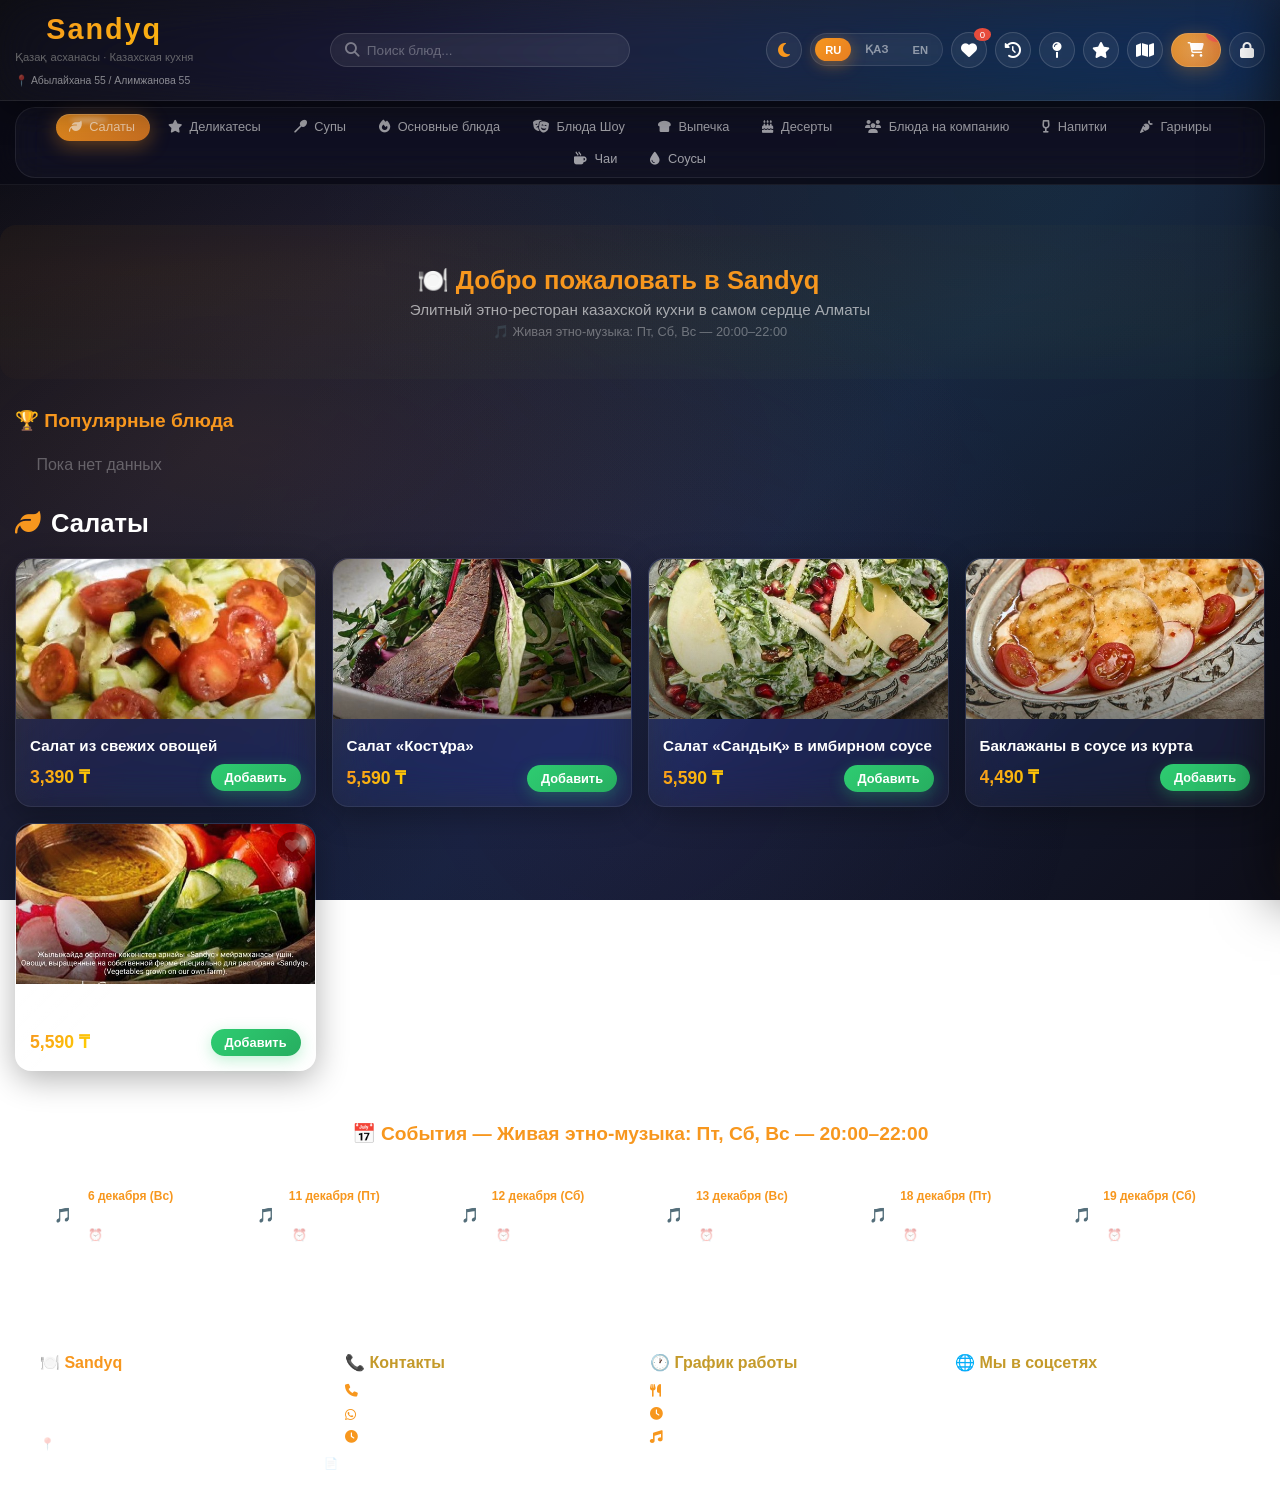
==== commit 2b547667: "Update index.html" ====
--- a/index.html
+++ b/index.html
@@ -2,135 +2,895 @@
 <html lang="ru">
 <head>
   <meta charset="UTF-8" />
-  <meta name="viewport" content="width=device-width, initial-scale=1.0, user-scalable=no"/>
+  <meta name="viewport" content="width=device-width, initial-scale=1.0, maximum-scale=1.0, user-scalable=yes"/>
   <title>Sandyq Алматы — Элитный этно-ресторан</title>
+  <link rel="manifest" href="manifest.json" />
   <link rel="stylesheet" href="https://cdnjs.cloudflare.com/ajax/libs/font-awesome/6.4.0/css/all.min.css" />
   <link rel="stylesheet" href="styles.css" />
   <style>
-    /* ===== ДОПОЛНИТЕЛЬНЫЕ СТИЛИ ДЛЯ ПЕРЕКЛЮЧАТЕЛЕЙ ===== */
-    .toggle-group {
+    /* ===== ВСЕ СТИЛИ ===== */
+    * { margin: 0; padding: 0; box-sizing: border-box; }
+
+    body {
+      font-family: 'Segoe UI', Tahoma, Geneva, Verdana, sans-serif;
+      background: linear-gradient(135deg, #0a0a0f 0%, #1a1a2e 30%, #16213e 60%, #0f0f1a 100%);
+      background-attachment: fixed; color: #fff; min-height: 100vh; overflow-x: hidden;
+      transition: background 0.5s ease, color 0.3s ease;
+    }
+    body::before {
+      content: ''; position: fixed; top: 0; left: 0; right: 0; bottom: 0;
+      background: radial-gradient(ellipse at 20% 50%, rgba(247,151,30,0.08) 0%, transparent 50%),
+                  radial-gradient(ellipse at 80% 20%, rgba(46,204,113,0.06) 0%, transparent 50%),
+                  radial-gradient(ellipse at 50% 80%, rgba(155,89,182,0.06) 0%, transparent 50%);
+      pointer-events: none; z-index: 0; animation: bgShift 20s ease-in-out infinite;
+    }
+    @keyframes bgShift { 0%,100%{opacity:0.8} 25%{opacity:1} 50%{opacity:0.6} 75%{opacity:0.9} }
+
+    /* ===== ХЕДЕР ===== */
+    header {
+      background: rgba(255,255,255,0.02);
+      backdrop-filter: blur(25px) saturate(180%);
+      -webkit-backdrop-filter: blur(25px) saturate(180%);
+      border-bottom: 1px solid rgba(255,255,255,0.08);
+      padding: 0.8rem 0;
+      position: sticky;
+      top: 0;
+      z-index: 100;
+      box-shadow: 0 8px 32px rgba(0,0,0,0.4);
+      transition: background 0.3s ease, border-color 0.3s ease;
+    }
+    .header-container {
+      max-width: 1400px;
+      margin: 0 auto;
+      padding: 0 15px;
+      display: flex;
+      justify-content: space-between;
+      align-items: center;
+      flex-wrap: wrap;
+      gap: 10px;
+    }
+    .logo {
+      display: flex;
+      align-items: center;
+      gap: 10px;
+    }
+    .logo img {
+      height: 40px;
+      width: auto;
+    }
+    .logo h1 { font-size: 1.8rem; font-weight: 800; background: linear-gradient(135deg, #f7971e, #ffd200); background-size: 200% auto; -webkit-background-clip: text; -webkit-text-fill-color: transparent; animation: shimmer 3s linear infinite; }
+    @keyframes shimmer { 0%{background-position:0%} 100%{background-position:200%} }
+    .subtitle { font-size:0.7rem; opacity:0.7; display:block; }
+    .address { font-size:0.65rem; opacity:0.5; display:block; }
+    .header-controls { display:flex; align-items:center; gap:8px; flex-wrap:wrap; }
+    .header-center { flex:1; max-width:300px; margin:0 10px; }
+    .search-box { display:flex; align-items:center; background:rgba(255,255,255,0.06); backdrop-filter:blur(10px); border:1px solid rgba(255,255,255,0.12); border-radius:25px; padding:8px 14px; gap:8px; transition:all 0.3s; }
+    .search-box:focus-within { border-color:#f7971e; box-shadow:0 0 25px rgba(247,151,30,0.2); }
+    .search-box i { color:rgba(255,255,255,0.4); font-size:0.9rem; }
+    .search-box input { flex:1; background:none; border:none; color:white; font-size:0.9rem; outline:none; }
+    .search-box input::placeholder { color:rgba(255,255,255,0.3); font-size:0.85rem; }
+    .search-clear { background:none; border:none; color:rgba(255,255,255,0.5); cursor:pointer; font-size:1.2rem; display:none; }
+    .search-clear:hover { color:#e74c3c; }
+
+    .theme-btn, .icon-btn {
+      width: 36px; height: 36px;
+      border-radius: 50%;
+      border: 1px solid rgba(255,255,255,0.15);
+      background: rgba(255,255,255,0.05);
+      backdrop-filter: blur(10px);
+      color: #f7971e;
+      cursor: pointer;
+      font-size: 1rem;
+      display: flex;
+      align-items: center;
+      justify-content: center;
+      transition: all 0.3s;
+      text-decoration: none;
+    }
+    .theme-btn:hover, .icon-btn:hover { background: rgba(255,255,255,0.15); box-shadow:0 0 20px rgba(247,151,30,0.3); }
+    .icon-btn { color: white; }
+
+    .language-selector {
       display: flex;
       gap: 4px;
-      background: rgba(255,255,255,0.06);
+      background: rgba(255,255,255,0.05);
+      backdrop-filter: blur(10px);
+      padding: 4px;
+      border-radius: 20px;
+      border: 1px solid rgba(255,255,255,0.1);
+    }
+    .lang-btn {
+      padding: 5px 10px;
+      border: none;
       border-radius: 16px;
-      padding: 3px;
+      cursor: pointer;
+      background: transparent;
+      color: rgba(255,255,255,0.5);
+      font-size: 0.7rem;
+      font-weight: 600;
+      transition: all 0.3s;
+    }
+    .lang-btn:hover { color: #fff; }
+    .lang-btn.active { background: linear-gradient(135deg,#f7971e,#e67e22); color:white; box-shadow:0 4px 15px rgba(247,151,30,0.4); }
+
+    .cart-btn {
+      background: linear-gradient(135deg,rgba(247,151,30,0.9),rgba(230,126,34,0.9));
+      backdrop-filter: blur(10px);
+      border: 1px solid rgba(255,255,255,0.2);
+      color: white;
+      padding: 8px 16px;
+      border-radius: 20px;
+      cursor: pointer;
+      position: relative;
+      font-size: 0.9rem;
+      transition: all 0.3s;
+      box-shadow: 0 4px 20px rgba(247,151,30,0.3);
+      overflow: hidden;
+    }
+    .cart-btn::after {
+      content: '';
+      position: absolute;
+      top: -50%;
+      left: -50%;
+      width: 200%;
+      height: 200%;
+      background: radial-gradient(circle,rgba(255,255,255,0.2) 0%,transparent 60%);
+      animation: rotateGlow 4s linear infinite;
+    }
+    @keyframes rotateGlow { 0%{transform:rotate(0)} 100%{transform:rotate(360deg)} }
+    .cart-btn:hover { transform:scale(1.05); box-shadow:0 8px 30px rgba(247,151,30,0.5); }
+    .cart-count {
+      background: #e74c3c;
+      border-radius: 50%;
+      padding: 2px 8px;
+      font-size: 0.7rem;
+      position: absolute;
+      top: -8px;
+      right: -8px;
+      box-shadow: 0 4px 15px rgba(231,76,60,0.5);
+      animation: pulse 2s infinite;
+    }
+    @keyframes pulse { 0%,100%{transform:scale(1)} 50%{transform:scale(1.15)} }
+
+    .wishlist-badge {
+      background: #e74c3c;
+      border-radius: 50%;
+      padding: 1px 6px;
+      font-size: 0.6rem;
+      position: absolute;
+      top: -5px;
+      right: -5px;
+    }
+    .icon-btn { position: relative; }
+
+    /* ===== НАВИГАЦИЯ ===== */
+    .main-nav {
+      position: sticky;
+      top: 70px;
+      z-index: 90;
+      background: rgba(10,10,20,0.85);
+      backdrop-filter: blur(25px) saturate(180%);
+      -webkit-backdrop-filter: blur(25px) saturate(180%);
+      border-bottom: 1px solid rgba(255,255,255,0.06);
+      padding: 6px 15px;
+      transition: background 0.3s ease;
+    }
+    .categories-nav {
+      display: flex;
+      flex-wrap: wrap;
+      gap: 5px;
+      padding: 5px;
+      background: rgba(255,255,255,0.03);
+      backdrop-filter: blur(15px) saturate(180%);
       border: 1px solid rgba(255,255,255,0.08);
-    }
-    .toggle-btn {
-      padding: 4px 12px;
+      border-radius: 20px;
+      position: relative;
+      overflow: visible !important;
+      justify-content: center;
+    }
+    .categories-drop {
+      position: absolute;
+      top: 5px;
+      left: 5px;
+      height: 28px;
+      background: linear-gradient(135deg,rgba(247,151,30,0.9),rgba(230,126,34,0.85));
+      backdrop-filter: blur(10px);
+      border-radius: 18px;
+      transition: all 0.5s cubic-bezier(0.34,1.56,0.64,1);
+      z-index: 0;
+      box-shadow: 0 4px 20px rgba(247,151,30,0.4),inset 0 1px 0 rgba(255,255,255,0.2);
+    }
+    .categories-drop::after {
+      content: '';
+      position: absolute;
+      top: 3px;
+      left: 15%;
+      width: 40%;
+      height: 25%;
+      background: rgba(255,255,255,0.3);
+      border-radius: 50%;
+      filter: blur(2px);
+    }
+    .category-tab {
+      padding: 6px 14px;
       border: none;
-      border-radius: 13px;
+      border-radius: 16px;
+      cursor: pointer;
+      background: transparent;
+      color: rgba(255,255,255,0.6);
+      font-size: 0.8rem;
+      transition: all 0.3s;
+      white-space: nowrap;
+      position: relative;
+      z-index: 1;
+      font-weight: 500;
+    }
+    .category-tab:hover { color: #fff; }
+    .category-tab.active { color: #fff; font-weight: 700; }
+    .category-tab i { margin-right: 4px; font-size: 0.8rem; }
+
+    .mobile-cat-cards { display: none; gap: 6px; padding: 5px 0; flex-wrap: wrap; justify-content: center; }
+    .mobile-cat-card {
+      background: rgba(255,255,255,0.04);
+      backdrop-filter: blur(10px);
+      border: 1px solid rgba(255,255,255,0.08);
+      border-radius: 12px;
+      padding: 10px 8px;
+      text-align: center;
       cursor: pointer;
       font-size: 0.7rem;
+      color: rgba(255,255,255,0.7);
+      transition: all 0.3s;
+      min-width: 60px;
+      flex: 1;
+      max-width: 80px;
+    }
+    .mobile-cat-card i { display: block; font-size: 1.1rem; margin-bottom: 3px; color: #f7971e; }
+    .mobile-cat-card:active { background: rgba(247,151,30,0.3); }
+
+    .mobile-back-btn {
+      display: none;
+      background: none;
+      border: none;
+      color: #f7971e;
+      font-size: 0.9rem;
+      cursor: pointer;
+      padding: 6px 0;
+      width: 100%;
+      text-align: left;
+    }
+    .mobile-back-btn i { margin-right: 5px; }
+
+    /* ===== МЕНЮ ===== */
+    .menu-container { max-width:1400px; margin:0 auto; padding:20px 15px; position:relative; z-index:1; }
+    .category-page-header { font-size:1.6rem; font-weight:800; margin-bottom:20px; color:#fff; display:flex; align-items:center; gap:10px; transition:color 0.3s ease; }
+    .category-page-header i { color:#f7971e; }
+    .menu-grid { display:grid; grid-template-columns:repeat(auto-fill,minmax(240px,1fr)); gap:16px; }
+
+    /* ===== ХАЛАЛ ИКОНКА ===== */
+    .halal-icon {
+      display: inline-block;
+      width: 30px;
+      height: 30px;
+      vertical-align: middle;
+      margin-left: 4px;
+    }
+    .halal-icon img { width:100%; height:100%; object-fit:contain; }
+
+    /* ===== КАРТОЧКИ ===== */
+    .menu-item {
+      background: rgba(255,255,255,0.04);
+      backdrop-filter: blur(20px) saturate(180%);
+      border: 1px solid rgba(255,255,255,0.08);
+      border-radius: 16px;
+      overflow: visible;
+      box-shadow: 0 8px 32px rgba(0,0,0,0.3);
+      transition: all 0.4s cubic-bezier(0.175,0.885,0.32,1.275);
+      position: relative;
+      animation: fadeInUp 0.5s ease forwards;
+      opacity: 0;
+    }
+    .menu-item:nth-child(1) { animation-delay: 0.05s; }
+    .menu-item:nth-child(2) { animation-delay: 0.1s; }
+    .menu-item:nth-child(3) { animation-delay: 0.15s; }
+    .menu-item:nth-child(4) { animation-delay: 0.2s; }
+    .menu-item:nth-child(5) { animation-delay: 0.25s; }
+    .menu-item:nth-child(6) { animation-delay: 0.3s; }
+    .menu-item:nth-child(7) { animation-delay: 0.35s; }
+    .menu-item:nth-child(8) { animation-delay: 0.4s; }
+    .menu-item:nth-child(9) { animation-delay: 0.45s; }
+    .menu-item:nth-child(10) { animation-delay: 0.5s; }
+
+    @keyframes fadeInUp { from { opacity:0; transform:translateY(20px); } to { opacity:1; transform:translateY(0); } }
+    .menu-item:hover { transform:translateY(-5px); box-shadow:0 20px 50px rgba(0,0,0,0.5),0 0 30px rgba(247,151,30,0.1); border-color:rgba(247,151,30,0.3); }
+    .menu-item-image { width:100%; height:160px; object-fit:cover; border-radius:16px 16px 0 0; background:rgba(255,255,255,0.02); }
+    .menu-item-content { padding:14px; position:relative; z-index:1; }
+    .menu-item-title { font-size:0.95rem; font-weight:600; margin-bottom:8px; color:#fff; transition:color 0.3s ease; }
+    .menu-item-desc { font-size:0.7rem; color:rgba(255,255,255,0.5); margin-bottom:6px; }
+    .menu-item-footer { display:flex; justify-content:space-between; align-items:center; margin-top:10px; flex-wrap:wrap; gap:6px; }
+    .menu-item-price { font-size:1.1rem; font-weight:800; background:linear-gradient(135deg,#f7971e,#ffd200); -webkit-background-clip:text; -webkit-text-fill-color:transparent; background-clip:text; }
+
+    .add-btn { background:linear-gradient(135deg,#2ecc71,#27ae60); border:none; color:white; padding:6px 14px; border-radius:16px; cursor:pointer; font-weight:600; font-size:0.8rem; box-shadow:0 4px 15px rgba(46,204,113,0.3); transition:all 0.3s; }
+    .add-btn:hover { transform:scale(1.05); box-shadow:0 8px 25px rgba(46,204,113,0.5); }
+    .add-btn:active { transform:scale(0.92); }
+
+    .quantity-control { display:flex; align-items:center; gap:4px; }
+    .quantity-btn { width:26px; height:26px; border:1px solid rgba(255,255,255,0.2); border-radius:50%; background:rgba(255,255,255,0.06); backdrop-filter:blur(5px); color:white; cursor:pointer; font-size:0.9rem; display:flex; align-items:center; justify-content:center; transition:all 0.3s; }
+    .quantity-btn:hover { background:rgba(247,151,30,0.5); border-color:#f7971e; }
+    .quantity-btn:active { transform:scale(0.85); }
+    .quantity-num { width:20px; text-align:center; font-weight:700; font-size:0.9rem; color:#fff; transition:color 0.3s ease; }
+
+    .rider-trail { position:absolute; bottom:6px; left:0; height:2px; background:linear-gradient(90deg,transparent,rgba(247,151,30,0.6),#f7971e,rgba(247,151,30,0.6),transparent); border-radius:2px; z-index:1; opacity:0; transition:all 0.5s ease; width:0; }
+
+    /* ===== WISHLIST ===== */
+    .wishlist-btn {
+      background: rgba(0,0,0,0.3);
+      border: none;
+      border-radius: 50%;
+      width: 30px; height: 30px;
+      color: rgba(255,255,255,0.2);
+      cursor: pointer;
+      font-size: 0.9rem;
+      transition: all 0.3s;
+      position: absolute;
+      top: 8px; right: 8px;
+      z-index: 10;
+      display: flex;
+      align-items: center;
+      justify-content: center;
+    }
+    .wishlist-btn.liked { color: #e74c3c; background: rgba(231,76,60,0.2); }
+    .wishlist-btn:hover { transform: scale(1.15); }
+    .wishlist-btn:active { transform: scale(0.85); }
+
+    /* ===== ПЕРЕКЛЮЧАТЕЛИ ===== */
+    .toggle-group {
+      display: flex; gap: 3px;
+      background: rgba(255,255,255,0.06);
+      border-radius: 14px;
+      padding: 2px;
+      border: 1px solid rgba(255,255,255,0.08);
+    }
+    .toggle-btn {
+      padding: 3px 10px;
+      border: none;
+      border-radius: 11px;
+      cursor: pointer;
+      font-size: 0.6rem;
       font-weight: 600;
       transition: all 0.3s ease;
       background: transparent;
       color: rgba(255,255,255,0.4);
     }
-    .toggle-btn.active {
-      background: linear-gradient(135deg, #f7971e, #e67e22);
-      color: white;
-      box-shadow: 0 4px 12px rgba(247,151,30,0.3);
-    }
-    .toggle-btn:hover:not(.active) {
-      color: rgba(255,255,255,0.7);
-    }
-    body.light-theme .toggle-group {
-      background: rgba(0,0,0,0.04);
-      border-color: rgba(0,0,0,0.08);
-    }
-    body.light-theme .toggle-btn {
-      color: rgba(0,0,0,0.4);
-    }
-    body.light-theme .toggle-btn.active {
-      color: #fff;
-    }
-    body.light-theme .toggle-btn:hover:not(.active) {
-      color: rgba(0,0,0,0.7);
-    }
-    .menu-item-footer {
-      display: flex;
-      justify-content: space-between;
-      align-items: center;
-      margin-top: 12px;
-      position: relative;
-      flex-wrap: wrap;
-      gap: 8px;
-    }
-    .price-with-toggle {
+    .toggle-btn.active { background: linear-gradient(135deg,#f7971e,#e67e22); color:white; box-shadow:0 4px 12px rgba(247,151,30,0.3); }
+    .toggle-btn:hover:not(.active) { color: rgba(255,255,255,0.7); }
+
+    .price-with-toggle { display:flex; flex-direction:column; align-items:flex-start; }
+    .price-with-toggle .menu-item-price { font-size:1.1rem; }
+    .price-with-toggle .price-label { font-size:0.6rem; color:rgba(255,255,255,0.4); margin-top:1px; }
+
+    .party-info-badge {
+      background: rgba(247,151,30,0.12);
+      border: 1px solid rgba(247,151,30,0.15);
+      border-radius: 16px;
+      padding: 4px 12px;
+      font-size: 0.65rem;
+      color: #f7971e;
+      display: inline-block;
+      margin-bottom: 6px;
+      width: 100%;
+      text-align: center;
+    }
+    .preorder-badge {
+      background: rgba(231,76,60,0.12);
+      border: 1px solid rgba(231,76,60,0.15);
+      border-radius: 16px;
+      padding: 3px 10px;
+      font-size: 0.55rem;
+      color: #e74c3c;
+      display: inline-block;
+      margin-top: 3px;
+    }
+
+    /* ===== КОРЗИНА ===== */
+    .cart-overlay {
+      display: none;
+      position: fixed;
+      top: 0; left: 0;
+      width: 100%; height: 100%;
+      background: rgba(0,0,0,0.5);
+      z-index: 140;
+    }
+    .cart-overlay.active { display: block; }
+
+    .cart-sidebar {
+      position: fixed;
+      top: 0;
+      right: -420px;
+      width: 420px;
+      height: 100vh;
+      background: rgba(10,10,20,0.95);
+      backdrop-filter: blur(30px) saturate(180%);
+      border-left: 1px solid rgba(255,255,255,0.1);
+      box-shadow: -10px 0 50px rgba(0,0,0,0.5);
+      transition: right 0.4s cubic-bezier(0.22,1,0.36,1);
+      z-index: 150;
       display: flex;
       flex-direction: column;
-      align-items: flex-start;
-    }
-    .price-with-toggle .menu-item-price {
-      font-size: 1.3rem;
-      font-weight: 800;
-      background: linear-gradient(135deg, #f7971e, #ffd200);
-      -webkit-background-clip: text;
-      -webkit-text-fill-color: transparent;
-      background-clip: text;
-    }
-    .price-with-toggle .price-label {
-      font-size: 0.65rem;
-      color: rgba(255,255,255,0.4);
-      margin-top: 2px;
-    }
-    body.light-theme .price-with-toggle .price-label {
-      color: rgba(0,0,0,0.4);
-    }
-    .toggle-and-btn {
+      pointer-events: none;
+    }
+    .cart-sidebar.open { right: 0; pointer-events: all; }
+
+    .cart-header { padding: 18px 20px; background: rgba(255,255,255,0.03); border-bottom: 1px solid rgba(255,255,255,0.08); display: flex; justify-content: space-between; align-items: center; }
+    .cart-header h2 { font-size: 1.2rem; transition: color 0.3s ease; }
+    .close-cart { background: none; border: none; color: rgba(255,255,255,0.5); font-size: 1.8rem; cursor: pointer; transition: all 0.3s; }
+    .close-cart:hover { color: #e74c3c; transform: rotate(90deg); }
+    .cart-content { flex: 1; padding: 15px 20px; overflow-y: auto; }
+    .empty-cart { text-align: center; margin-top: 40px; }
+    .empty-cart i { font-size: 3rem; margin-bottom: 10px; opacity: 0.2; transition: color 0.3s ease; }
+    .empty-cart p { transition: color 0.3s ease; }
+    .cart-item { display: flex; justify-content: space-between; align-items: center; padding: 10px 0; border-bottom: 1px solid rgba(255,255,255,0.05); }
+    .cart-item-info { flex: 1; }
+    .cart-item-name { font-weight: 600; font-size: 0.9rem; transition: color 0.3s ease; }
+    .cart-item-actions { display: flex; align-items: center; gap: 4px; }
+    .cart-item-actions button { border: 1px solid rgba(255,255,255,0.15); color: white; width: 26px; height: 26px; border-radius: 50%; cursor: pointer; font-size: 0.8rem; transition: all 0.3s; background: rgba(255,255,255,0.05); }
+    .cart-item-actions button:hover { transform: scale(1.1); }
+    .cart-item-actions button:active { transform: scale(0.85); }
+    .cart-footer { padding: 16px 20px; border-top: 1px solid rgba(255,255,255,0.08); background: rgba(0,0,0,0.3); position: sticky; bottom: 0; z-index: 10; }
+    .cart-summary { font-size: 0.85rem; color: rgba(255,255,255,0.5); margin-bottom: 8px; padding: 8px 0; border-top: 1px dashed rgba(255,255,255,0.08); }
+    .cart-summary-row { display: flex; justify-content: space-between; padding: 3px 0; }
+    .cart-summary-row.total { font-weight: 700; color: #f7971e; font-size: 1.05rem; border-top: 1px solid rgba(255,255,255,0.08); margin-top: 4px; padding-top: 8px; }
+    .total-sum { font-size: 1.1rem; font-weight: 800; text-align: right; margin-bottom: 8px; transition: color 0.3s ease; }
+
+    .checkout-btn {
+      width: 100%; padding: 14px;
+      background: linear-gradient(135deg, #f7971e 0%, #ffd200 25%, #f7971e 50%, #e67e22 75%, #f7971e 100%);
+      background-size: 300% 300%;
+      color: white; border: none; border-radius: 20px;
+      font-size: 1rem; font-weight: 700; cursor: pointer;
+      animation: waveShimmer 3s ease-in-out infinite;
+      box-shadow: 0 8px 30px rgba(247,151,30,0.4);
+      position: relative; overflow: hidden;
+      transition: transform 0.3s ease;
+    }
+    .checkout-btn:hover { transform: scale(1.02); }
+    .checkout-btn:active { transform: scale(0.96); }
+    @keyframes waveShimmer { 0%{background-position:0% 50%} 50%{background-position:100% 50%} 100%{background-position:0% 50%} }
+
+    /* ===== МОДАЛКИ ===== */
+    .modal { display: none; position: fixed; top: 0; left: 0; width: 100%; height: 100%; background: rgba(0,0,0,0.7); backdrop-filter: blur(5px); z-index: 300; justify-content: center; align-items: center; padding: 15px; }
+    .modal.open { display: flex; }
+    .modal-content {
+      background: rgba(20,20,40,0.95);
+      backdrop-filter: blur(25px) saturate(180%);
+      border: 1px solid rgba(255,255,255,0.1);
+      max-width: 600px;
+      width: 100%;
+      border-radius: 20px;
+      max-height: 90vh;
+      overflow-y: auto;
+      animation: modalIn 0.3s cubic-bezier(0.175,0.885,0.32,1.275);
+      box-shadow: 0 20px 60px rgba(0,0,0,0.5);
+      transition: background 0.3s ease, border-color 0.3s ease;
+    }
+    @keyframes modalIn { from { transform: translateY(30px) scale(0.95); opacity: 0; } to { transform: translateY(0) scale(1); opacity: 1; } }
+    .modal-header { padding: 18px 22px; background: rgba(255,255,255,0.03); border-bottom: 1px solid rgba(255,255,255,0.08); display: flex; justify-content: space-between; align-items: center; border-radius: 20px 20px 0 0; }
+    .modal-header h2 { font-size: 1.2rem; }
+    .close-modal { background: none; border: none; color: rgba(255,255,255,0.5); font-size: 1.8rem; cursor: pointer; transition: all 0.3s; }
+    .close-modal:hover { color: #e74c3c; transform: rotate(90deg); }
+    .modal-body { padding: 20px; }
+
+    /* ===== ФОРМЫ ===== */
+    .form-group { margin-bottom: 14px; }
+    .form-group label { display: block; margin-bottom: 4px; font-weight: 600; color: rgba(255,255,255,0.7); font-size: 0.9rem; }
+    .form-group input, .form-group textarea, .form-group select {
+      width: 100%; padding: 10px 14px;
+      background: rgba(255,255,255,0.05);
+      border: 1px solid rgba(255,255,255,0.1);
+      border-radius: 10px;
+      color: white;
+      font-size: 0.95rem;
+      transition: all 0.3s;
+      font-family: inherit;
+    }
+    .form-group input:focus, .form-group textarea:focus, .form-group select:focus { outline: none; border-color: #f7971e; box-shadow: 0 0 15px rgba(247,151,30,0.15); }
+    .form-group input[type="date"] { color-scheme: dark; padding: 10px 14px; }
+
+    .time-schedule { display: grid; grid-template-columns: 1fr 1fr; gap: 10px; margin-bottom: 14px; }
+    .time-category-group { background: rgba(255,255,255,0.03); border: 1px solid rgba(255,255,255,0.06); padding: 10px; border-radius: 10px; }
+    .time-category-group label { font-size: 0.8rem; font-weight: 600; color: rgba(255,255,255,0.5); display: block; margin-bottom: 4px; }
+    .time-category-group select { width: 100%; padding: 8px 12px; background: rgba(26,29,46,0.9); border: 1px solid rgba(255,255,255,0.15); border-radius: 8px; color: white; }
+
+    .btn-secondary { padding: 8px 20px; background: rgba(255,255,255,0.05); border: 1px solid rgba(255,255,255,0.1); border-radius: 16px; color: white; cursor: pointer; font-weight: 600; transition: all 0.3s; }
+    .btn-secondary:hover { background: rgba(255,255,255,0.1); }
+    .btn-primary { padding: 8px 20px; background: linear-gradient(135deg,#f7971e,#e67e22); color: white; border: none; border-radius: 16px; cursor: pointer; font-weight: 700; transition: all 0.3s; }
+    .btn-primary:hover { box-shadow: 0 8px 25px rgba(247,151,30,0.5); transform: scale(1.02); }
+    .btn-primary:active { transform: scale(0.96); }
+
+    .modal-footer { padding: 14px 20px; border-top: 1px solid rgba(255,255,255,0.06); display: flex; justify-content: flex-end; gap: 10px; flex-wrap: wrap; }
+
+    .toast {
+      position: fixed;
+      bottom: 20px;
+      right: 20px;
+      background: rgba(20,20,40,0.95);
+      backdrop-filter: blur(20px);
+      border: 1px solid rgba(255,255,255,0.1);
+      color: white;
+      padding: 12px 20px;
+      border-radius: 14px;
+      box-shadow: 0 10px 40px rgba(0,0,0,0.5);
+      transform: translateY(100px);
+      opacity: 0;
+      transition: all 0.4s;
+      z-index: 400;
+      font-size: 0.9rem;
+    }
+    .toast.show { transform: translateY(0); opacity: 1; }
+    .toast.success { border-left: 4px solid #2ecc71; }
+    .toast.error { border-left: 4px solid #e74c3c; }
+
+    /* ===== ПАРАЛЛАКС ===== */
+    .parallax-section {
+      position: relative;
+      overflow: hidden;
+      padding: 40px 20px;
+      margin: 20px -15px 30px;
+      text-align: center;
+      border-radius: 16px;
+    }
+    .parallax-bg {
+      position: absolute;
+      top: -50%;
+      left: -50%;
+      width: 200%;
+      height: 200%;
+      background: radial-gradient(ellipse at 30% 40%, rgba(247,151,30,0.06) 0%, transparent 60%),
+                  radial-gradient(ellipse at 70% 60%, rgba(46,204,113,0.03) 0%, transparent 50%);
+      z-index: 0;
+      transform: translateY(0);
+      transition: transform 0.1s ease-out;
+    }
+    .parallax-content { position: relative; z-index: 1; }
+    .parallax-section h2 { font-size: 1.6rem; color: #f7971e; margin-bottom: 6px; display: flex; align-items: center; justify-content: center; gap: 10px; flex-wrap: wrap; }
+    .parallax-section .sub-text { color: rgba(255,255,255,0.6); font-size: 0.95rem; }
+    .parallax-section .sub-text-small { color: rgba(255,255,255,0.35); font-size: 0.8rem; margin-top: 6px; }
+
+    /* ===== ТОП-3 ===== */
+    .top-dishes-section { margin-bottom: 25px; }
+    .top-dishes-section h2 { color: #f7971e; font-size: 1.2rem; margin-bottom: 14px; }
+    .top-dishes-grid { display: grid; grid-template-columns: repeat(auto-fill, minmax(160px, 1fr)); gap: 12px; }
+    .top-dish-card {
+      background: rgba(255,255,255,0.04);
+      border: 1px solid rgba(255,255,255,0.06);
+      border-radius: 14px;
+      padding: 14px;
+      text-align: center;
+      transition: all 0.3s ease;
+      cursor: pointer;
+    }
+    .top-dish-card:hover { transform: translateY(-4px); border-color: rgba(247,151,30,0.3); }
+    .top-dish-rank { font-size: 1.3rem; font-weight: 800; color: #f7971e; }
+    .top-dish-name { font-weight: 600; font-size: 0.9rem; margin: 4px 0; color: #fff; }
+    .top-dish-price { color: rgba(255,255,255,0.5); font-size: 0.8rem; }
+
+    /* ===== СОБЫТИЯ ===== */
+    .events-block { display: flex; flex-wrap: wrap; gap: 12px; justify-content: center; padding: 15px 0; }
+    .event-card {
+      background: rgba(255,255,255,0.04);
+      border: 1px solid rgba(255,255,255,0.06);
+      border-radius: 14px;
+      padding: 14px 18px;
+      min-width: 150px;
+      text-align: center;
+      transition: all 0.3s ease;
+    }
+    .event-card:hover { transform: translateY(-3px); border-color: rgba(247,151,30,0.3); }
+    .event-date { font-size: 0.75rem; color: #f7971e; font-weight: 700; }
+    .event-title { font-size: 0.9rem; margin: 4px 0; color: #fff; }
+    .event-time { font-size: 0.75rem; color: rgba(255,255,255,0.4); }
+
+    /* ===== ИСТОРИЯ ===== */
+    .order-history-item {
+      background: rgba(255,255,255,0.03);
+      border: 1px solid rgba(255,255,255,0.06);
+      border-radius: 12px;
+      padding: 14px;
+      margin-bottom: 10px;
+      transition: all 0.3s ease;
+    }
+    .order-history-item:hover { border-color: rgba(247,151,30,0.2); }
+    .order-history-header { display: flex; justify-content: space-between; flex-wrap: wrap; gap: 6px; margin-bottom: 6px; }
+    .order-history-id { font-weight: 700; color: #f7971e; font-size: 0.9rem; }
+    .order-history-date { color: rgba(255,255,255,0.4); font-size: 0.8rem; }
+    .order-history-items { font-size: 0.85rem; color: rgba(255,255,255,0.6); }
+    .order-history-total { text-align: right; font-weight: 700; color: #f7971e; margin-top: 6px; font-size: 1rem; }
+    .order-history-actions { display: flex; gap: 8px; margin-top: 8px; flex-wrap: wrap; }
+    .repeat-btn, .delete-history-btn {
+      padding: 4px 14px;
+      border: none;
+      border-radius: 12px;
+      cursor: pointer;
+      font-size: 0.75rem;
+      font-weight: 600;
+      transition: all 0.3s ease;
+    }
+    .repeat-btn { background: #2ecc71; color: #fff; }
+    .repeat-btn:hover { background: #27ae60; transform: scale(1.05); }
+    .delete-history-btn { background: #e74c3c; color: #fff; }
+    .delete-history-btn:hover { background: #c0392b; transform: scale(1.05); }
+
+    /* ===== ОТЗЫВЫ ===== */
+    .review-item {
+      background: rgba(255,255,255,0.03);
+      border: 1px solid rgba(255,255,255,0.06);
+      border-radius: 12px;
+      padding: 12px 14px;
+      margin-bottom: 8px;
+    }
+    .review-stars { color: #f7971e; font-size: 0.9rem; letter-spacing: 1px; }
+    .review-text { font-size: 0.9rem; color: rgba(255,255,255,0.7); margin: 4px 0; }
+    .review-author { font-size: 0.75rem; color: rgba(255,255,255,0.4); }
+
+    .review-rating-selector {
       display: flex;
-      flex-direction: column;
-      align-items: flex-end;
       gap: 6px;
-    }
-    .party-info-badge {
-      background: rgba(247,151,30,0.15);
-      border: 1px solid rgba(247,151,30,0.2);
-      border-radius: 20px;
-      padding: 6px 14px;
-      font-size: 0.7rem;
+      margin: 8px 0;
+      justify-content: center;
+    }
+    .review-rating-selector span {
+      cursor: pointer;
+      font-size: 1.8rem;
+      transition: all 0.3s ease;
+      color: rgba(255,255,255,0.2);
+    }
+    .review-rating-selector span:hover,
+    .review-rating-selector span.active {
       color: #f7971e;
+      transform: scale(1.1);
+    }
+
+    /* ===== ФУТЕР ===== */
+    .footer {
+      margin-top: 30px;
+      background: rgba(255,255,255,0.02);
+      backdrop-filter: blur(20px);
+      border-top: 1px solid rgba(255,255,255,0.06);
+      padding: 30px 20px 15px;
+      transition: background 0.3s ease, border-color 0.3s ease;
+    }
+    .footer-container {
+      max-width: 1200px;
+      margin: 0 auto;
+      display: grid;
+      grid-template-columns: repeat(auto-fit, minmax(180px, 1fr));
+      gap: 20px;
+    }
+    .footer-section h3, .footer-section h4 { margin-bottom: 8px; color: #f7971e; font-size: 1rem; }
+    .footer-section p { color: rgba(255,255,255,0.5); font-size: 0.8rem; line-height: 1.5; }
+    .contact-item { display: flex; align-items: center; gap: 8px; padding: 4px 0; color: rgba(255,255,255,0.5); font-size: 0.8rem; }
+    .contact-item i { width: 18px; color: #f7971e; font-size: 0.8rem; }
+    .contact-item a { color: rgba(255,255,255,0.5); text-decoration: none; transition: color 0.3s ease; }
+    .contact-item a:hover { color: #f7971e; }
+
+    .social-links { display: flex; gap: 10px; margin-top: 6px; flex-wrap: wrap; }
+    .social-link {
+      width: 36px; height: 36px;
+      border-radius: 50%;
+      background: rgba(255,255,255,0.05);
+      border: 1px solid rgba(255,255,255,0.08);
+      display: flex;
+      align-items: center;
+      justify-content: center;
+      color: rgba(255,255,255,0.5);
+      text-decoration: none;
+      transition: all 0.3s ease;
+      font-size: 1rem;
+    }
+    .social-link:hover { background: #f7971e; color: #fff; transform: translateY(-3px); box-shadow:0 8px 25px rgba(247,151,30,0.3); }
+
+    . { text-align: center; padding-top: 15px; margin-top: 15px; border-top: 1px solid rgba(255,255,255,0.04); color: rgba(255,255,255,0.2); font-size: 0.7rem; }
+
+    .halal-icon-footer {
       display: inline-block;
-      margin-bottom: 10px;
-      text-align: center;
-      width: 100%;
-    }
-    body.light-theme .party-info-badge {
-      background: rgba(196,154,42,0.1);
-      border-color: rgba(196,154,42,0.2);
-      color: #c49a2a;
-    }
-    .preorder-badge {
-      background: rgba(231,76,60,0.15);
-      border: 1px solid rgba(231,76,60,0.2);
-      border-radius: 20px;
-      padding: 4px 12px;
-      font-size: 0.6rem;
-      color: #e74c3c;
-      display: inline-block;
-      margin-top: 4px;
-    }
-    body.light-theme .preorder-badge {
-      background: rgba(231,76,60,0.08);
-      border-color: rgba(231,76,60,0.15);
-    }
-    .time-restriction {
-      font-size: 0.7rem;
-      color: rgba(255,255,255,0.3);
-      margin-top: 4px;
-      text-align: center;
-    }
-    body.light-theme .time-restriction {
-      color: rgba(0,0,0,0.3);
+      width: 28px;
+      height: 28px;
+      vertical-align: middle;
+      margin-left: 6px;
+    }
+    .halal-icon-footer img { width:100%; height:100%; object-fit:contain; }
+
+    /* ===== СВЕТЛАЯ ТЕМА ===== */
+    body.light-theme {
+      background: linear-gradient(135deg, #fdf6ee, #fff8f0, #fef5e7, #fdf2e0);
+      color: #2a1508;
+    }
+    body.light-theme::before {
+      background: radial-gradient(ellipse at 20% 50%, rgba(247,151,30,0.15) 0%, transparent 50%),
+                  radial-gradient(ellipse at 80% 20%, rgba(200,150,100,0.1) 0%, transparent 50%),
+                  radial-gradient(ellipse at 50% 80%, rgba(180,130,80,0.1) 0%, transparent 50%);
+    }
+    body.light-theme header { background: rgba(255,248,240,0.85); border-bottom: 1px solid rgba(0,0,0,0.08); }
+    body.light-theme .main-nav { background: rgba(255,248,240,0.9); border-bottom: 1px solid rgba(0,0,0,0.06); }
+    body.light-theme .categories-nav { background: rgba(0,0,0,0.03); border-color: rgba(0,0,0,0.08); }
+    body.light-theme .category-tab { color: rgba(0,0,0,0.5); }
+    body.light-theme .category-tab:hover { color: #2a1508; }
+    body.light-theme .category-tab.active { color: #fff; background: linear-gradient(135deg, #f7971e, #e67e22); }
+    body.light-theme .category-page-header { color: #2a1508; }
+    body.light-theme .menu-item { background: rgba(255,255,255,0.8); border-color: rgba(0,0,0,0.08); box-shadow: 0 8px 32px rgba(0,0,0,0.08); }
+    body.light-theme .menu-item-title { color: #2a1508; }
+    body.light-theme .menu-item-desc { color: rgba(0,0,0,0.4); }
+    body.light-theme .quantity-num { color: #2a1508; }
+    body.light-theme .quantity-btn { border-color: rgba(0,0,0,0.2); color: #2a1508; }
+    body.light-theme .search-box { background: rgba(0,0,0,0.03); border-color: rgba(0,0,0,0.1); }
+    body.light-theme .search-box input { color: #2a1508; }
+    body.light-theme .search-box i { color: rgba(0,0,0,0.4); }
+    body.light-theme .search-box input::placeholder { color: rgba(0,0,0,0.3); }
+    body.light-theme .cart-sidebar { background: rgba(255,248,240,0.95); border-left-color: rgba(0,0,0,0.1); }
+    body.light-theme .cart-header h2 { color: #2a1508; }
+    body.light-theme .cart-item { border-bottom-color: rgba(0,0,0,0.06); }
+    body.light-theme .cart-item-name { color: #2a1508; }
+    body.light-theme .cart-item-info > div:last-child { color: rgba(0,0,0,0.6); }
+    body.light-theme .cart-footer { background: rgba(0,0,0,0.03); border-top-color: rgba(0,0,0,0.06); }
+    body.light-theme .cart-summary { color: rgba(0,0,0,0.5); border-top-color: rgba(0,0,0,0.06); }
+    body.light-theme .cart-summary-row.total { color: #c49a2a; border-top-color: rgba(0,0,0,0.06); }
+    body.light-theme .total-sum { color: #c49a2a; }
+    body.light-theme .modal-content { background: rgba(255,248,240,0.98); border-color: rgba(0,0,0,0.08); }
+    body.light-theme .modal-header h2 { color: #2a1508; }
+    body.light-theme .form-group label { color: rgba(0,0,0,0.7); }
+    body.light-theme .form-group input, .form-group textarea, .form-group select {
+      background: rgba(0,0,0,0.03); border-color: rgba(0,0,0,0.1); color: #2a1508;
+    }
+    body.light-theme .time-category-group { background: rgba(0,0,0,0.02); border-color: rgba(0,0,0,0.05); }
+    body.light-theme .time-category-group label { color: rgba(0,0,0,0.5); }
+    body.light-theme .time-category-group select { background: rgba(255,248,240,0.9); border-color: rgba(0,0,0,0.15); color: #2a1508; }
+    body.light-theme .btn-secondary { color: #2a1508; background: rgba(0,0,0,0.05); border-color: rgba(0,0,0,0.1); }
+    body.light-theme .close-cart, .close-modal { color: rgba(0,0,0,0.5); }
+    body.light-theme .close-cart:hover { color: #e74c3c; }
+    body.light-theme .icon-btn { color: #2a1508; background: rgba(0,0,0,0.05); border-color: rgba(0,0,0,0.1); }
+    body.light-theme .theme-btn { color: #c49a2a; border-color: rgba(0,0,0,0.2); }
+    body.light-theme .lang-btn { color: rgba(0,0,0,0.5); }
+    body.light-theme .lang-btn.active { color: #fff; }
+    body.light-theme .mobile-cat-card { background: rgba(0,0,0,0.03); border-color: rgba(0,0,0,0.08); color: rgba(0,0,0,0.5); }
+    body.light-theme .mobile-cat-card i { color: #c49a2a; }
+    body.light-theme .empty-cart i { color: rgba(0,0,0,0.2); }
+    body.light-theme .empty-cart p { color: rgba(0,0,0,0.3); }
+    body.light-theme .top-dish-card { background: rgba(0,0,0,0.02); border-color: rgba(0,0,0,0.06); }
+    body.light-theme .top-dish-card .top-dish-name { color: #2a1508; }
+    body.light-theme .top-dish-card .top-dish-price { color: rgba(0,0,0,0.4); }
+    body.light-theme .top-dishes-section h2 { color: #c49a2a; }
+    body.light-theme .event-card { background: rgba(0,0,0,0.02); border-color: rgba(0,0,0,0.06); }
+    body.light-theme .event-card .event-title { color: #2a1508; }
+    body.light-theme .event-card .event-time { color: rgba(0,0,0,0.4); }
+    body.light-theme .event-card .event-date { color: #c49a2a; }
+    body.light-theme .order-history-item { background: rgba(0,0,0,0.02); border-color: rgba(0,0,0,0.06); }
+    body.light-theme .order-history-item .order-history-items { color: rgba(0,0,0,0.5); }
+    body.light-theme .order-history-item .order-history-date { color: rgba(0,0,0,0.4); }
+    body.light-theme .order-history-item .order-history-total { color: #c49a2a; }
+    body.light-theme .review-item { background: rgba(0,0,0,0.02); border-color: rgba(0,0,0,0.06); }
+    body.light-theme .review-item .review-text { color: rgba(0,0,0,0.6); }
+    body.light-theme .review-item .review-author { color: rgba(0,0,0,0.4); }
+    body.light-theme .review-item .review-stars { color: #c49a2a; }
+    body.light-theme .footer { background: rgba(0,0,0,0.02); border-top-color: rgba(0,0,0,0.06); }
+    body.light-theme .footer-section h3, .footer-section h4 { color: #c49a2a; }
+    body.light-theme .footer-section p { color: rgba(0,0,0,0.4); }
+    body.light-theme .contact-item { color: rgba(0,0,0,0.4); }
+    body.light-theme .contact-item i { color: #c49a2a; }
+    body.light-theme .contact-item a { color: rgba(0,0,0,0.4); }
+    body.light-theme .contact-item a:hover { color: #c49a2a; }
+    body.light-theme .social-link { background: rgba(0,0,0,0.03); border-color: rgba(0,0,0,0.08); color: rgba(0,0,0,0.4); }
+    body.light-theme .social-link:hover { background: #c49a2a; color: #fff; }
+    body.light-theme . { border-top-color: rgba(0,0,0,0.04); color: rgba(0,0,0,0.2); }
+    body.light-theme .parallax-section h2 { color: #c49a2a; }
+    body.light-theme .parallax-section .sub-text { color: rgba(0,0,0,0.5); }
+    body.light-theme .parallax-section .sub-text-small { color: rgba(0,0,0,0.35); }
+    body.light-theme .toggle-group { background: rgba(0,0,0,0.04); border-color: rgba(0,0,0,0.08); }
+    body.light-theme .toggle-btn { color: rgba(0,0,0,0.4); }
+    body.light-theme .toggle-btn.active { color: #fff; }
+    body.light-theme .toggle-btn:hover:not(.active) { color: rgba(0,0,0,0.7); }
+    body.light-theme .price-with-toggle .price-label { color: rgba(0,0,0,0.4); }
+    body.light-theme .party-info-badge { background: rgba(196,154,42,0.1); border-color: rgba(196,154,42,0.15); color: #c49a2a; }
+    body.light-theme .preorder-badge { background: rgba(231,76,60,0.08); border-color: rgba(231,76,60,0.12); }
+    body.light-theme .top-dish-rank { color: #c49a2a; }
+    body.light-theme .review-rating-selector span { color: rgba(0,0,0,0.15); }
+    body.light-theme .review-rating-selector span:hover,
+    body.light-theme .review-rating-selector span.active { color: #c49a2a; }
+
+    body.light-theme .empty-orders p { color: rgba(0,0,0,0.3); }
+    body.light-theme .search-results-header { color: #c49a2a; }
+    body.light-theme .search-count { color: rgba(0,0,0,0.4); }
+    body.light-theme .subcategory-title { color: rgba(0,0,0,0.5); }
+
+    /* ===== SCROLLBAR ===== */
+    ::-webkit-scrollbar { width: 4px; }
+    ::-webkit-scrollbar-track { background: rgba(255,255,255,0.02); }
+    ::-webkit-scrollbar-thumb { background: rgba(247,151,30,0.3); border-radius: 2px; }
+    body.light-theme ::-webkit-scrollbar-track { background: rgba(0,0,0,0.02); }
+    body.light-theme ::-webkit-scrollbar-thumb { background: rgba(247,151,30,0.4); }
+
+    /* ===== АДАПТИВНОСТЬ ===== */
+    @media (max-width: 768px) {
+      .header-container { gap: 6px; }
+      .logo h1 { font-size: 1.3rem; }
+      .logo img { height: 30px; }
+      .subtitle { font-size: 0.6rem; }
+      .address { font-size: 0.55rem; }
+      .header-center { max-width: 100%; margin: 0; order: 3; flex: 1 1 100%; }
+      .search-box { padding: 6px 12px; }
+      .search-box input { font-size: 0.8rem; }
+
+      .main-nav { top: 60px; padding: 4px 10px; }
+      .categories-nav { display: none; }
+      .categories-drop { display: none; }
+      .mobile-cat-cards { display: flex; }
+      .mobile-back-btn { display: block; }
+
+      .menu-grid { grid-template-columns: 1fr 1fr; gap: 10px; }
+      .menu-item-image { height: 120px; }
+      .menu-item-content { padding: 10px; }
+      .menu-item-title { font-size: 0.8rem; }
+      .menu-item-price { font-size: 0.95rem; }
+      .menu-item-desc { font-size: 0.6rem; }
+
+      .cart-sidebar { width: 100%; right: -100%; }
+      .modal-content { max-width: 100%; margin: 10px; border-radius: 16px; }
+      .time-schedule { grid-template-columns: 1fr; }
+
+      .footer-container { grid-template-columns: 1fr 1fr; gap: 15px; }
+      .top-dishes-grid { grid-template-columns: repeat(auto-fill, minmax(130px, 1fr)); }
+      .parallax-section { padding: 25px 15px; }
+      .parallax-section h2 { font-size: 1.2rem; }
+      .header-controls { gap: 5px; }
+      .cart-btn { padding: 6px 12px; font-size: 0.8rem; }
+      .icon-btn { width: 32px; height: 32px; font-size: 0.9rem; }
+      .theme-btn { width: 32px; height: 32px; font-size: 0.9rem; }
+      .lang-btn { font-size: 0.6rem; padding: 4px 8px; }
+      .category-tab { font-size: 0.7rem; padding: 5px 10px; }
+      .checkout-btn { padding: 12px; font-size: 0.9rem; }
+      .cart-footer { padding: 12px 15px; }
+      .cart-content { padding: 10px 15px; }
+
+      .order-history-header { flex-direction: column; }
+      .events-block { flex-direction: column; align-items: center; }
+      .event-card { width: 100%; max-width: 300px; }
+    }
+
+    @media (max-width: 480px) {
+      .menu-grid { grid-template-columns: 1fr; }
+      .logo h1 { font-size: 1.1rem; }
+      .logo img { height: 26px; }
+      .header-container { gap: 4px; }
+      .header-controls { gap: 4px; }
+      .cart-btn { padding: 4px 10px; font-size: 0.7rem; }
+      .icon-btn { width: 28px; height: 28px; font-size: 0.8rem; }
+      .theme-btn { width: 28px; height: 28px; font-size: 0.8rem; }
+      .lang-btn { font-size: 0.55rem; padding: 3px 6px; }
+      .menu-item-image { height: 100px; }
+      .footer-container { grid-template-columns: 1fr; text-align: center; }
+      .contact-item { justify-content: center; }
+      .social-links { justify-content: center; }
+      .parallax-section { padding: 20px 10px; }
+      .parallax-section h2 { font-size: 1rem; }
+      .top-dishes-grid { grid-template-columns: 1fr 1fr; }
+      .modal-body { padding: 15px; }
+      .modal-header { padding: 14px 16px; }
+      .modal-header h2 { font-size: 1rem; }
     }
   </style>
 </head>
 <body>
 
+<!-- ===== ХЕДЕР ===== -->
 <header>
   <div class="header-container">
-    <div class="logo"><h1>🍽️ Sandyq</h1><span class="subtitle">Қазақ асханасы · Казахская кухня</span><span class="address">📍 Алматы, Абылайхана 55</span></div>
+    <div class="logo">
+      <img src="images/logo-sandyq.png" alt="Sandyq Logo" id="logo-img" onerror="this.style.display='none'">
+      <div>
+        <h1>Sandyq</h1>
+        <span class="subtitle">Қазақ асханасы · Казахская кухня</span>
+        <span class="address">📍 Абылайхана 55 / Алимжанова 55</span>
+      </div>
+    </div>
     <div class="header-center"><div class="search-box"><i class="fas fa-search"></i><input type="text" id="search-input" placeholder="Поиск блюд..." oninput="searchMenu()" /><button class="search-clear" id="search-clear" onclick="clearSearch()">×</button></div></div>
     <div class="header-controls">
       <button class="theme-btn" onclick="toggleTheme()"><i class="fas fa-moon" id="theme-icon"></i></button>
@@ -139,6 +899,13 @@
         <button class="lang-btn" data-lang="kk" onclick="setLanguage('kk')">ҚАЗ</button>
         <button class="lang-btn" data-lang="en" onclick="setLanguage('en')">EN</button>
       </div>
+      <button class="icon-btn" onclick="showWishlist()" title="Избранное">
+        <i class="fas fa-heart"></i>
+        <span class="wishlist-badge" id="wishlist-count">0</span>
+      </button>
+      <button class="icon-btn" onclick="showOrderHistory()" title="История заказов"><i class="fas fa-clock-rotate-left"></i></button>
+      <button class="icon-btn" onclick="showMap()" title="Как нас найти"><i class="fas fa-map-pin"></i></button>
+      <button class="icon-btn" onclick="showReviews()" title="Отзывы"><i class="fas fa-star"></i></button>
       <a href="zal.html" class="icon-btn" title="Схема залов"><i class="fas fa-map"></i></a>
       <button class="cart-btn" onclick="toggleCart()"><i class="fas fa-shopping-cart"></i><span class="cart-count" id="cart-count">0</span></button>
       <a href="admin.html" class="icon-btn"><i class="fas fa-lock"></i></a>
@@ -146,45 +913,188 @@
   </div>
 </header>
 
+<!-- ===== НАВИГАЦИЯ ===== -->
 <nav class="main-nav">
-  <button class="mobile-back-btn" id="mobile-back-btn" onclick="showCategoryCards()" style="display:none;"><i class="fas fa-arrow-left"></i> <span data-lang-key="back">Назад к категориям</span></button>
+  <button class="mobile-back-btn" id="mobile-back-btn" onclick="showCategoryCards()"><i class="fas fa-arrow-left"></i> <span data-lang-key="back">Назад к категориям</span></button>
   <div class="mobile-cat-cards" id="mobile-cat-cards"></div>
   <div class="categories-nav" id="categories-nav"><div class="categories-drop" id="categories-drop"></div></div>
 </nav>
 
+<!-- ===== ОВЕРЛЕЙ КОРЗИНЫ ===== -->
+<div class="cart-overlay" id="cart-overlay" onclick="toggleCart()"></div>
+
+<!-- ===== MAIN ===== -->
 <main>
   <div class="menu-container">
+
+    <!-- ===== ПАРАЛЛАКС ===== -->
+    <div class="parallax-section">
+      <div class="parallax-bg" id="parallax-bg"></div>
+      <div class="parallax-content">
+        <h2>
+          <span>🍽️ Добро пожаловать в Sandyq</span>
+          <span class="halal-icon"><img src="images/halal-icon.gif" alt="Halal" id="halal-icon-header" onerror="this.style.display='none'"></span>
+        </h2>
+        <p class="sub-text">Элитный этно-ресторан казахской кухни в самом сердце Алматы</p>
+        <p class="sub-text-small">🎵 <span data-lang-key="music_live">Живая этно-музыка: Пт, Сб, Вс — 20:00–22:00</span></p>
+      </div>
+    </div>
+
+    <!-- ===== ТОП-3 ===== -->
+    <div class="top-dishes-section">
+      <h2>🏆 <span data-lang-key="popular">Популярные блюда</span></h2>
+      <div class="top-dishes-grid" id="top-dishes-grid"></div>
+    </div>
+
+    <!-- ===== ПОИСК ===== -->
     <div class="search-results" id="search-results" style="display:none;">
-      <div class="search-results-header"><span data-lang-key="search_results">Результаты поиска</span><span class="search-count" id="search-count"></span></div>
+      <div class="category-page-header"><span data-lang-key="search_results">Результаты поиска</span><span class="search-count" id="search-count"></span></div>
       <div class="menu-grid" id="search-grid"></div>
     </div>
+
+    <!-- ===== КАТЕГОРИЯ ===== -->
     <div class="category-page" id="category-page"></div>
+
+    <!-- ===== СОБЫТИЯ ===== -->
+    <div id="events-container"></div>
   </div>
 
+  <!-- ===== КОРЗИНА ===== -->
   <div class="cart-sidebar" id="cart-sidebar">
     <div class="cart-header"><h2>🛒 <span data-lang-key="cart_title">Заказ</span></h2><button class="close-cart" onclick="toggleCart()">&times;</button></div>
     <div class="cart-content" id="cart-content"></div>
-    <div class="cart-footer"><div class="cart-summary" id="cart-summary"></div><div class="total-sum" id="total-sum">Итого: 0 ₸</div><button class="checkout-btn" onclick="openCheckout()">🌟 <span data-lang-key="checkout_btn">Оформить заказ</span> 🌟</button></div>
+    <div class="cart-footer">
+      <div class="cart-summary" id="cart-summary"></div>
+      <div class="total-sum" id="total-sum">Итого: 0 ₸</div>
+      <button class="checkout-btn" onclick="openCheckout()">🌟 <span data-lang-key="checkout_btn">Оформить заказ</span> 🌟</button>
+    </div>
   </div>
 
+  <!-- ===== МОДАЛКА ЗАКАЗА ===== -->
   <div class="modal" id="checkout-modal">
     <div class="modal-content">
       <div class="modal-header"><h2>Оформление заказа</h2><button class="close-modal" onclick="closeCheckout()">&times;</button></div>
       <div class="modal-body">
         <div class="form-group"><label data-lang-key="guest_name">Имя гостя</label><input type="text" id="guest-name"></div>
-        <div class="form-group"><label data-lang-key="guest_phone">Телефон</label><input type="tel" id="guest-phone"></div>
+        <div class="form-group"><label data-lang-key="guest_phone">Телефон</label><input type="tel" id="guest-phone" placeholder="+7 (777) 500-73-28"></div>
         <div class="form-group"><label data-lang-key="order_date">📅 Дата заказа</label><input type="date" id="order-date"></div>
         <h3 style="margin-bottom:10px;">⏰ <span data-lang-key="serving_time">Время подачи</span></h3>
         <div class="time-schedule" id="time-schedule"></div>
         <div class="form-group"><label data-lang-key="special_requests">Особые пожелания</label><textarea id="special-requests" rows="2"></textarea></div>
-        <p class="time-restriction">🕐 Кухня работает с 12:00 до 23:00</p>
+        <p style="font-size:0.7rem;color:rgba(255,255,255,0.3);text-align:center;margin-top:10px;">
+          🕐 Кухня: 12:00–23:00 | Колл-центр: 10:00–22:00
+        </p>
       </div>
-      <div class="modal-footer"><button class="btn-secondary" onclick="closeCheckout()" data-lang-key="cancel">Отмена</button><button class="btn-primary" onclick="submitOrder()" data-lang-key="confirm">Подтвердить</button></div>
+      <div class="modal-footer">
+        <button class="btn-secondary" onclick="closeCheckout()" data-lang-key="cancel">Отмена</button>
+        <button class="btn-primary" onclick="submitOrder()" data-lang-key="confirm">Подтвердить</button>
+      </div>
     </div>
   </div>
 
+  <!-- ===== МОДАЛКА КАРТЫ ===== -->
+  <div class="modal" id="map-modal">
+    <div class="modal-content">
+      <div class="modal-header">
+        <h2>📍 Sandyq — Абылайхана 55 / Алимжанова 55</h2>
+        <button class="close-modal" onclick="document.getElementById('map-modal').classList.remove('open')">&times;</button>
+      </div>
+      <div class="modal-body">
+        <div style="display:flex;gap:10px;flex-wrap:wrap;margin-bottom:15px;justify-content:center;">
+          <a href="https://maps.app.goo.gl/kuqBpjWYo7bCNpZSA" target="_blank" class="btn-primary" style="padding:10px 20px;text-decoration:none;display:inline-block;font-size:0.9rem;">🗺️ Google Карты</a>
+          <a href="https://go.2gis.com/AxNic" target="_blank" class="btn-primary" style="padding:10px 20px;text-decoration:none;display:inline-block;font-size:0.9rem;">📍 2ГИС</a>
+        </div>
+        <iframe
+          src="https://www.google.com/maps/embed?pb=!1m18!1m12!1m3!1d2907.85123456789!2d76.928400!3d43.236500!2m3!1f0!2f0!3f0!3m2!1i1024!2i768!4f13.1!3m3!1m2!1s0x0%3A0x0!2zNDPCsDE0JzExLjQiTiA3NsKwNTUnNDIuMyJF!5e0!3m2!1sru!2skz!4v1234567890"
+          width="100%" height="350" style="border:0;border-radius:12px;" allowfullscreen="" loading="lazy">
+        </iframe>
+      </div>
+    </div>
+  </div>
+
+  <!-- ===== МОДАЛКА ИСТОРИИ ===== -->
+  <div class="modal" id="history-modal">
+    <div class="modal-content">
+      <div class="modal-header">
+        <h2>📋 <span data-lang-key="history">История заказов</span></h2>
+        <button class="close-modal" onclick="document.getElementById('history-modal').classList.remove('open')">&times;</button>
+      </div>
+      <div class="modal-body" id="history-content"></div>
+    </div>
+  </div>
+
+  <!-- ===== МОДАЛКА ОТЗЫВОВ ===== -->
+  <div class="modal" id="reviews-modal">
+    <div class="modal-content">
+      <div class="modal-header">
+        <h2>⭐ <span data-lang-key="reviews">Отзывы</span></h2>
+        <button class="close-modal" onclick="document.getElementById('reviews-modal').classList.remove('open')">&times;</button>
+      </div>
+      <div class="modal-body">
+        <div id="reviews-content"></div>
+        <div style="margin-top:15px;">
+          <h4 style="margin-bottom:8px;">Оставить отзыв</h4>
+          <div class="review-rating-selector" id="rating-selector">
+            <span data-rating="1" onclick="selectRating(1)">⭐</span>
+            <span data-rating="2" onclick="selectRating(2)">⭐</span>
+            <span data-rating="3" onclick="selectRating(3)">⭐</span>
+            <span data-rating="4" onclick="selectRating(4)">⭐</span>
+            <span data-rating="5" onclick="selectRating(5)">⭐</span>
+          </div>
+          <input type="text" id="review-name" placeholder="Ваше имя" style="width:100%;padding:10px;margin-bottom:8px;background:rgba(255,255,255,0.05);border:1px solid rgba(255,255,255,0.1);border-radius:10px;color:white;">
+          <textarea id="review-text" placeholder="Ваш отзыв" rows="2" style="width:100%;padding:10px;background:rgba(255,255,255,0.05);border:1px solid rgba(255,255,255,0.1);border-radius:10px;color:white;"></textarea>
+          <button class="btn-primary" onclick="submitReview()" style="margin-top:8px;">Отправить</button>
+        </div>
+      </div>
+    </div>
+  </div>
+
   <div class="toast" id="toast"></div>
 </main>
+
+<!-- ===== ФУТЕР ===== -->
+<footer class="footer">
+  <div class="footer-container">
+    <div class="footer-section">
+      <h3>🍽️ Sandyq</h3>
+      <p>Қазақ асханасы · Казахская кухня</p>
+      <div style="margin-top:4px;display:flex;align-items:center;gap:6px;">
+        <span class="halal-icon-footer"><img src="images/halal-icon.gif" alt="Halal" id="halal-icon-footer-img" onerror="this.style.display='none'"></span>
+      </div>
+      <p style="opacity:0.5;font-size:0.75rem;margin-top:4px;">📍 Абылайхана 55 / Алимжанова 55</p>
+    </div>
+    <div class="footer-section">
+      <h4>📞 Контакты</h4>
+      <div class="contact-item"><i class="fas fa-phone"></i> <a href="tel:+77750073282">+7 (775) 007-32-82</a></div>
+      <div class="contact-item"><i class="fab fa-whatsapp"></i> <a href="https://wa.me/77018512141" target="_blank">+7 (701) 851-21-41</a></div>
+      <div class="contact-item"><i class="fas fa-clock"></i> Колл-центр: 10:00–22:00</div>
+    </div>
+    <div class="footer-section">
+      <h4>🕐 График работы</h4>
+      <div class="contact-item"><i class="fas fa-utensils"></i> Кухня: 12:00–23:00</div>
+      <div class="contact-item"><i class="fas fa-clock"></i> Ресторан: 12:00–00:00</div>
+      <div class="contact-item"><i class="fas fa-music"></i> <span data-lang-key="music_live">Живая этно-музыка: Пт, Сб, Вс 20:00–22:00</span></div>
+    </div>
+    <div class="footer-section">
+      <h4>🌐 Мы в соцсетях</h4>
+      <div class="social-links">
+        <a href="https://instagram.com/sandyq_restaurant" target="_blank" class="social-link"><i class="fab fa-instagram"></i></a>
+        <a href="#" target="_blank" class="social-link" style="opacity:0.3;cursor:default;"><i class="fab fa-facebook"></i></a>
+        <a href="#" target="_blank" class="social-link" style="opacity:0.3;cursor:default;"><i class="fab fa-youtube"></i></a>
+        <a href="#" target="_blank" class="social-link" style="opacity:0.3;cursor:default;"><i class="fab fa-tiktok"></i></a>
+      </div>
+      <div style="margin-top:8px;font-size:0.7rem;color:rgba(255,255,255,0.2);">Instagram — Активный</div>
+    </div>
+  </div>
+  <div class="footer-bottom">
+    <p>
+      © 2026 Sandyq. Все права защищены.
+      <a href="oferta.pdf" target="_blank" style="color:rgba(255,255,255,0.3);text-decoration:none;margin-left:15px;font-size:0.7rem;">
+        📄 Договор оферты
+      </a>
+    </p>
+  </div>
+</footer>
 
 <script>
 // ============================================================
@@ -199,53 +1109,7 @@
 const GIF_URL = 'sprites/horse.gif';
 
 // ============================================================
-//  TELEGRAM ОТПРАВКА
-// ============================================================
-async function sendOrderToTelegram(order) {
-  const message = `🍽️ <b>НОВЫЙ ЗАКАЗ #${String(order.id).slice(-6)}</b>\n📍 <b>${order.restaurant}</b>\n👤 ${order.guest.name}\n📞 ${order.guest.phone}\n📅 ${order.date||'—'}\n💰 ${order.total.toLocaleString()} ₸`;
-  try {
-    await fetch(`${TELEGRAM_API}/sendMessage`, {
-      method: 'POST',
-      headers: { 'Content-Type': 'application/json' },
-      body: JSON.stringify({
-        chat_id: TELEGRAM_CHAT_ID,
-        text: message,
-        parse_mode: 'HTML',
-        reply_markup: JSON.stringify({
-          inline_keyboard: [[{ text: '🔗 Открыть админку', url: 'https://dzhalaliddin.github.io/Sandyqworld/admin.html' }]]
-        })
-      })
-    });
-    return true;
-  } catch(e) { return false; }
-}
-
-// ============================================================
-//  ОБЛАЧНОЕ ХРАНЕНИЕ (JSONbin)
-// ============================================================
-async function saveOrderToCloud(order) {
-  try {
-    const res = await fetch(JSONBIN_URL + '/latest', { headers: { 'X-Master-Key': JSONBIN_KEY } });
-    const data = await res.json();
-    const orders = data.record.orders || [];
-    orders.push(order);
-    await fetch(JSONBIN_URL, {
-      method: 'PUT',
-      headers: { 'X-Master-Key': JSONBIN_KEY, 'Content-Type': 'application/json' },
-      body: JSON.stringify({ orders, bookings: data.record.bookings || [] })
-    });
-    return true;
-  } catch(e) {
-    console.warn('Ошибка облака, сохраняю локально:', e);
-    const orders = JSON.parse(localStorage.getItem('orders') || '[]');
-    orders.push(order);
-    localStorage.setItem('orders', JSON.stringify(orders));
-    return false;
-  }
-}
-
-// ============================================================
-//  ДАННЫЕ МЕНЮ SANDYQ АЛМАТЫ
+//  ДАННЫЕ МЕНЮ
 // ============================================================
 const menuData = {
   salads: {
@@ -331,71 +1195,12 @@
   party: {
     name: { ru: 'Блюда на компанию', kk: 'Ұжымдық мәзір', en: 'Group Menu' }, icon: 'fa-users',
     items: [
-      // ===== СЫЙ ТАБАҚ С ПЕРЕКЛЮЧАТЕЛЕМ =====
-      { 
-        id: 46, 
-        name: { ru: '«Сый табақ» (5-6)', kk: '«Сый табақ» (5-6)', en: '"Syy tabak" (5-6)' }, 
-        price: 72990, 
-        priceWithoutHead: 59990,
-        hasToggle: true,
-        image: 'images/syy-tabak.jpg', 
-        category: 'party',
-        desc: { ru: 'С головой / Без головы', kk: 'Қой басымен / Басыз', en: 'With / Without head' },
-        preorder: { ru: '🔴 Предзаказ за 2-3 дня', kk: '🔴 Алдын ала тапсырыс 2-3 күн', en: '🔴 Pre-order 2-3 days' },
-        info: { ru: 'На 5-6 персон', kk: '5-6 адамға', en: 'For 5-6 persons' }
-      },
-      // ===== ТОЙ ТАБАҚ С ПЕРЕКЛЮЧАТЕЛЕМ =====
-      { 
-        id: 61, 
-        name: { ru: '«Той табақ» (5-6)', kk: '«Той табақ» (5-6)', en: '"Toy tabak" (5-6)' }, 
-        price: 72990, 
-        priceWithoutHead: 59990,
-        hasToggle: true,
-        image: 'images/toy-tabak.jpg', 
-        category: 'party',
-        desc: { ru: 'С головой / Без головы', kk: 'Қой басымен / Басыз', en: 'With / Without head' },
-        preorder: { ru: '🟡 Заказ за 1 день', kk: '🟡 Тапсырыс 1 күн', en: '🟡 Order 1 day' },
-        info: { ru: 'На 5-6 персон', kk: '5-6 адамға', en: 'For 5-6 persons' }
-      },
-      // ===== ҚАРЫН КӨМБЕ =====
-      { 
-        id: 48, 
-        name: { ru: '«Қарын көмбе» (5-6)', kk: '«Қарын көмбе» (5-6)', en: '"Karyn kombe" (5-6)' }, 
-        price: 99990, 
-        image: 'images/karyn-kombe.jpg', 
-        category: 'party',
-        preorder: { ru: '🔴 Предзаказ за 2-3 дня', kk: '🔴 Алдын ала тапсырыс 2-3 күн', en: '🔴 Pre-order 2-3 days' },
-        info: { ru: 'На 5-6 персон', kk: '5-6 адамға', en: 'For 5-6 persons' }
-      },
-      // ===== БЕЛ КӨТЕРЕР =====
-      { 
-        id: 49, 
-        name: { ru: '«Бел көтерер» (5-6)', kk: '«Бел көтерер» (5-6)', en: '"Bel koterer" (5-6)' }, 
-        price: 99990, 
-        image: 'images/bel-koterer.jpg', 
-        category: 'party',
-        preorder: { ru: '🟠 Предзаказ за 1-2 дня', kk: '🟠 Алдын ала тапсырыс 1-2 күн', en: '🟠 Pre-order 1-2 days' },
-        info: { ru: 'На 5-6 персон', kk: '5-6 адамға', en: 'For 5-6 persons' }
-      },
-      // ===== БЕКІРЕ =====
-      { 
-        id: 50, 
-        name: { ru: '«Бекіре» с овощами (5-6)', kk: '«Бекіре» (5-6)', en: '"Bekire" (5-6)' }, 
-        price: 105990, 
-        image: 'images/bekire.jpg', 
-        category: 'party',
-        preorder: { ru: '🟠 Предзаказ за 1-2 дня', kk: '🟠 Алдын ала тапсырыс 1-2 күн', en: '🟠 Pre-order 1-2 days' },
-        info: { ru: 'На 5-6 персон', kk: '5-6 адамға', en: 'For 5-6 persons' }
-      },
-      // ===== ХАН СЫРБАЗ =====
-      { 
-        id: 47, 
-        name: { ru: '«Хан сырбаз» (5-6)', kk: '«Хан сырбаз» (5-6)', en: '"Khan syrbaz" (5-6)' }, 
-        price: 105990, 
-        image: 'images/khan-syrbaz.jpg', 
-        category: 'party',
-        info: { ru: 'На 5-6 персон', kk: '5-6 адамға', en: 'For 5-6 persons' }
-      }
+      { id: 46, name: { ru: '«Сый табақ» (5-6)', kk: '«Сый табақ» (5-6)', en: '"Syy tabak" (5-6)' }, price: 72990, priceWithoutHead: 59990, hasToggle: true, image: 'images/syy-tabak.jpg', category: 'party', desc: { ru: 'С головой / Без головы', kk: 'Қой басымен / Басыз', en: 'With / Without head' }, preorder: { ru: '🔴 Предзаказ за 2-3 дня', kk: '🔴 Алдын ала тапсырыс 2-3 күн', en: '🔴 Pre-order 2-3 days' }, info: { ru: 'На 5-6 персон', kk: '5-6 адамға', en: 'For 5-6 persons' } },
+      { id: 61, name: { ru: '«Той табақ» (5-6)', kk: '«Той табақ» (5-6)', en: '"Toy tabak" (5-6)' }, price: 72990, priceWithoutHead: 59990, hasToggle: true, image: 'images/toy-tabak.jpg', category: 'party', desc: { ru: 'С головой / Без головы', kk: 'Қой басымен / Басыз', en: 'With / Without head' }, preorder: { ru: '🟡 Заказ за 1 день', kk: '🟡 Тапсырыс 1 күн', en: '🟡 Order 1 day' }, info: { ru: 'На 5-6 персон', kk: '5-6 адамға', en: 'For 5-6 persons' } },
+      { id: 48, name: { ru: '«Қарын көмбе» (5-6)', kk: '«Қарын көмбе» (5-6)', en: '"Karyn kombe" (5-6)' }, price: 99990, image: 'images/karyn-kombe.jpg', category: 'party', preorder: { ru: '🔴 Предзаказ за 2-3 дня', kk: '🔴 Алдын ала тапсырыс 2-3 күн', en: '🔴 Pre-order 2-3 days' }, info: { ru: 'На 5-6 персон', kk: '5-6 адамға', en: 'For 5-6 persons' } },
+      { id: 49, name: { ru: '«Бел көтерер» (5-6)', kk: '«Бел көтерер» (5-6)', en: '"Bel koterer" (5-6)' }, price: 99990, image: 'images/bel-koterer.jpg', category: 'party', preorder: { ru: '🟠 Предзаказ за 1-2 дня', kk: '🟠 Алдын ала тапсырыс 1-2 күн', en: '🟠 Pre-order 1-2 days' }, info: { ru: 'На 5-6 персон', kk: '5-6 адамға', en: 'For 5-6 persons' } },
+      { id: 50, name: { ru: '«Бекіре» с овощами (5-6)', kk: '«Бекіре» (5-6)', en: '"Bekire" (5-6)' }, price: 105990, image: 'images/bekire.jpg', category: 'party', preorder: { ru: '🟠 Предзаказ за 1-2 дня', kk: '🟠 Алдын ала тапсырыс 1-2 күн', en: '🟠 Pre-order 1-2 days' }, info: { ru: 'На 5-6 персон', kk: '5-6 адамға', en: 'For 5-6 persons' } },
+      { id: 47, name: { ru: '«Хан сырбаз» (5-6)', kk: '«Хан сырбаз» (5-6)', en: '"Khan syrbaz" (5-6)' }, price: 105990, image: 'images/khan-syrbaz.jpg', category: 'party', info: { ru: 'На 5-6 персон', kk: '5-6 адамға', en: 'For 5-6 persons' } }
     ]
   },
   drinks: {
@@ -446,44 +1251,53 @@
 };
 
 const langDict = {
-  ru: { 
-    salads:'Салаты', deli:'Деликатесы', soups:'Супы', main:'Основные', show:'Блюда Шоу', 
-    bakery:'Выпечка', desserts:'Десерты', party:'Блюда на компанию', drinks:'Напитки', 
-    garnish:'Гарниры', tea:'Чаи', sauces:'Соусы', 
-    cart_title:'Заказ', cart_empty:'Корзина пуста', checkout_btn:'Оформить', 
-    guest_name:'Имя гостя', guest_phone:'Телефон', order_date:'Дата заказа', 
-    serving_time:'Время подачи', special_requests:'Особые пожелания', 
-    cancel:'Отмена', confirm:'Подтвердить', 
-    subtotal:'Сумма', service:'Сервис 15%', total:'Итого', 
-    add:'Добавить', search_results:'Результаты поиска', search_placeholder:'Поиск...', 
+  ru: {
+    salads:'Салаты', deli:'Деликатесы', soups:'Супы', main:'Основные', show:'Блюда Шоу',
+    bakery:'Выпечка', desserts:'Десерты', party:'Блюда на компанию', drinks:'Напитки',
+    garnish:'Гарниры', tea:'Чаи', sauces:'Соусы',
+    cart_title:'Заказ', cart_empty:'Корзина пуста', checkout_btn:'Оформить',
+    guest_name:'Имя гостя', guest_phone:'Телефон', order_date:'Дата заказа',
+    serving_time:'Время подачи', special_requests:'Особые пожелания',
+    cancel:'Отмена', confirm:'Подтвердить',
+    subtotal:'Сумма', service:'Сервис 15%', total:'Итого',
+    add:'Добавить', search_results:'Результаты поиска', search_placeholder:'Поиск...',
     back:'Назад', withHead:'С головой', withoutHead:'Без головы',
-    persons5_6:'На 5-6 персон'
+    persons5_6:'На 5-6 персон', wishlist:'Избранное', history:'История заказов',
+    reviews:'Отзывы', repeat:'Повторить заказ', popular:'Популярные блюда',
+    events:'События', working_hours:'Часы работы', delete_history:'Удалить историю',
+    music_live:'Живая этно-музыка: Пт, Сб, Вс — 20:00–22:00'
   },
-  kk: { 
-    salads:'Салаттар', deli:'Тіскебасарлар', soups:'Сорпалар', main:'Негізгі', show:'Шоу тағамдар', 
-    bakery:'Нан-тоқаш', desserts:'Тәттілер', party:'Ұжымдық мәзір', drinks:'Сусындар', 
-    garnish:'Гарнирлер', tea:'Шайлар', sauces:'Тұздықтар', 
-    cart_title:'Тапсырыс', cart_empty:'Бос', checkout_btn:'Рәсімдеу', 
-    guest_name:'Аты', guest_phone:'Телефон', order_date:'Күні', 
-    serving_time:'Уақыт', special_requests:'Тілектер', 
-    cancel:'Болдырмау', confirm:'Растау', 
-    subtotal:'Сома', service:'Қызмет 15%', total:'Барлығы', 
-    add:'Қосу', search_results:'Іздеу', search_placeholder:'Іздеу...', 
+  kk: {
+    salads:'Салаттар', deli:'Тіскебасарлар', soups:'Сорпалар', main:'Негізгі', show:'Шоу тағамдар',
+    bakery:'Нан-тоқаш', desserts:'Тәттілер', party:'Ұжымдық мәзір', drinks:'Сусындар',
+    garnish:'Гарнирлер', tea:'Шайлар', sauces:'Тұздықтар',
+    cart_title:'Тапсырыс', cart_empty:'Бос', checkout_btn:'Рәсімдеу',
+    guest_name:'Аты', guest_phone:'Телефон', order_date:'Күні',
+    serving_time:'Уақыт', special_requests:'Тілектер',
+    cancel:'Болдырмау', confirm:'Растау',
+    subtotal:'Сома', service:'Қызмет 15%', total:'Барлығы',
+    add:'Қосу', search_results:'Іздеу', search_placeholder:'Іздеу...',
     back:'Артқа', withHead:'Басымен', withoutHead:'Басыз',
-    persons5_6:'5-6 адамға'
+    persons5_6:'5-6 адамға', wishlist:'Таңдаулы', history:'Тапсырыстар',
+    reviews:'Пікірлер', repeat:'Қайта тапсырыс', popular:'Танымал тағамдар',
+    events:'Іс-шаралар', working_hours:'Жұмыс уақыты', delete_history:'Тарихты жою',
+    music_live:'Жанды этно-әуен: Жм, Сб, Жс — 20:00–22:00'
   },
-  en: { 
-    salads:'Salads', deli:'Delicacies', soups:'Soups', main:'Main', show:'Show Dishes', 
-    bakery:'Bakery', desserts:'Desserts', party:'Group Menu', drinks:'Drinks', 
-    garnish:'Sides', tea:'Tea', sauces:'Sauces', 
-    cart_title:'Order', cart_empty:'Empty', checkout_btn:'Checkout', 
-    guest_name:'Name', guest_phone:'Phone', order_date:'Date', 
-    serving_time:'Time', special_requests:'Notes', 
-    cancel:'Cancel', confirm:'Confirm', 
-    subtotal:'Subtotal', service:'Service 15%', total:'Total', 
-    add:'Add', search_results:'Search', search_placeholder:'Search...', 
+  en: {
+    salads:'Salads', deli:'Delicacies', soups:'Soups', main:'Main', show:'Show Dishes',
+    bakery:'Bakery', desserts:'Desserts', party:'Group Menu', drinks:'Drinks',
+    garnish:'Sides', tea:'Tea', sauces:'Sauces',
+    cart_title:'Order', cart_empty:'Empty', checkout_btn:'Checkout',
+    guest_name:'Name', guest_phone:'Phone', order_date:'Date',
+    serving_time:'Time', special_requests:'Notes',
+    cancel:'Cancel', confirm:'Confirm',
+    subtotal:'Subtotal', service:'Service 15%', total:'Total',
+    add:'Add', search_results:'Search', search_placeholder:'Search...',
     back:'Back', withHead:'With head', withoutHead:'Without head',
-    persons5_6:'For 5-6 persons'
+    persons5_6:'For 5-6 persons', wishlist:'Favorites', history:'Order history',
+    reviews:'Reviews', repeat:'Repeat order', popular:'Popular dishes',
+    events:'Events', working_hours:'Working hours', delete_history:'Delete history',
+    music_live:'Live ethno-music: Fri, Sat, Sun — 8:00–10:00 PM'
   }
 };
 
@@ -491,6 +1305,87 @@
 let cart = [];
 let currentCategory = 'salads';
 const toggleStates = {};
+let selectedRating = 0;
+
+// ============================================================
+//  TELEGRAM / JSONBIN
+// ============================================================
+async function sendOrderToTelegram(order) {
+  const message = `🍽️ <b>НОВЫЙ ЗАКАЗ #${String(order.id).slice(-6)}</b>\n📍 <b>${order.restaurant}</b>\n👤 ${order.guest.name}\n📞 ${order.guest.phone}\n📅 ${order.date||'—'}\n💰 ${order.total.toLocaleString()} ₸`;
+  try {
+    await fetch(`${TELEGRAM_API}/sendMessage`, {
+      method: 'POST',
+      headers: { 'Content-Type': 'application/json' },
+      body: JSON.stringify({
+        chat_id: TELEGRAM_CHAT_ID,
+        text: message,
+        parse_mode: 'HTML',
+        reply_markup: JSON.stringify({
+          inline_keyboard: [[{ text: '🔗 Открыть админку', url: 'https://dzhalaliddin.github.io/Sandyqworld/admin.html' }]]
+        })
+      })
+    });
+    return true;
+  } catch(e) { return false; }
+}
+
+async function sendReviewToTelegram(review) {
+  const message = `⭐ <b>НОВЫЙ ОТЗЫВ</b>\n📝 ${review.text}\n👤 ${review.name}\n⭐ ${review.rating}/5\n📅 ${new Date(review.date).toLocaleString('ru')}`;
+  try {
+    await fetch(`${TELEGRAM_API}/sendMessage`, {
+      method: 'POST',
+      headers: { 'Content-Type': 'application/json' },
+      body: JSON.stringify({
+        chat_id: TELEGRAM_CHAT_ID,
+        text: message,
+        parse_mode: 'HTML'
+      })
+    });
+    return true;
+  } catch(e) { return false; }
+}
+
+async function saveOrderToCloud(order) {
+  try {
+    const res = await fetch(JSONBIN_URL + '/latest', { headers: { 'X-Master-Key': JSONBIN_KEY } });
+    const data = await res.json();
+    const orders = data.record.orders || [];
+    orders.push(order);
+    await fetch(JSONBIN_URL, {
+      method: 'PUT',
+      headers: { 'X-Master-Key': JSONBIN_KEY, 'Content-Type': 'application/json' },
+      body: JSON.stringify({ orders, bookings: data.record.bookings || [] })
+    });
+    return true;
+  } catch(e) {
+    console.warn('Ошибка облака, сохраняю локально:', e);
+    const orders = JSON.parse(localStorage.getItem('orders') || '[]');
+    orders.push(order);
+    localStorage.setItem('orders', JSON.stringify(orders));
+    return false;
+  }
+}
+
+async function saveReviewToCloud(review) {
+  try {
+    const res = await fetch(JSONBIN_URL + '/latest', { headers: { 'X-Master-Key': JSONBIN_KEY } });
+    const data = await res.json();
+    const reviews = data.record.reviews || [];
+    reviews.push(review);
+    await fetch(JSONBIN_URL, {
+      method: 'PUT',
+      headers: { 'X-Master-Key': JSONBIN_KEY, 'Content-Type': 'application/json' },
+      body: JSON.stringify({ reviews, orders: data.record.orders || [], bookings: data.record.bookings || [] })
+    });
+    return true;
+  } catch(e) {
+    console.warn('Ошибка сохранения отзыва в облако:', e);
+    const reviews = JSON.parse(localStorage.getItem('reviews') || '[]');
+    reviews.push(review);
+    localStorage.setItem('reviews', JSON.stringify(reviews));
+    return false;
+  }
+}
 
 // ============================================================
 //  ТЕМА
@@ -607,8 +1502,7 @@
   if (!c) return;
   pg.style.display = 'block';
   pg.innerHTML = `<div class="category-page-header"><i class="fas ${c.icon}"></i> ${c.name[currentLang]}</div><div class="menu-grid">${c.items.map(renderItem).join('')}</div>`;
-  
-  // ===== ИНИЦИАЛИЗАЦИЯ ПЕРЕКЛЮЧАТЕЛЕЙ =====
+
   document.querySelectorAll('.toggle-group').forEach(group => {
     const itemId = group.dataset.itemId;
     const btns = group.querySelectorAll('.toggle-btn');
@@ -619,9 +1513,7 @@
         this.classList.add('active');
         toggleStates[itemId] = value === 'withHead';
         updateTogglePrice(itemId);
-        
-        // ===== ПЕРЕРИСОВЫВАЕМ КАТЕГОРИЮ, ЧТОБЫ ПОКАЗАТЬ ПРАВИЛЬНУЮ КНОПКУ =====
-        renderCategoryPage(currentCategory);
+        updateItemCard(parseInt(itemId));
       });
     });
   });
@@ -632,19 +1524,20 @@
   const desc = item.desc ? item.desc[currentLang] : '';
   const info = item.info ? item.info[currentLang] : '';
   const preorder = item.preorder ? item.preorder[currentLang] : '';
-  
-  // ===== ТОВАР С ПЕРЕКЛЮЧАТЕЛЕМ =====
+  const isLiked = isWishlisted(item.id);
+
   if (item.hasToggle) {
     const isWithHead = toggleStates[item.id] !== undefined ? toggleStates[item.id] : true;
     const currentPrice = isWithHead ? item.price : item.priceWithoutHead;
     const priceLabel = isWithHead ? langDict[currentLang]?.withHead : langDict[currentLang]?.withoutHead;
     const variant = isWithHead ? 'withHead' : 'withoutHead';
-    
-    // Ищем в корзине именно этот вариант
     const cartItem = cart.find(c => c.id === item.id && c.variant === variant);
     const qty = cartItem ? cartItem.quantity : 0;
-    
+
     return `<div class="menu-item" id="item-${item.id}">
+      <button class="wishlist-btn ${isLiked ? 'liked' : ''}" onclick="event.stopPropagation(); toggleWishlist(${item.id})">
+        <i class="fas fa-heart"></i>
+      </button>
       <img src="${item.image || 'https://via.placeholder.com/300x200'}" class="menu-item-image" onerror="this.src='https://via.placeholder.com/300x200'">
       <div class="menu-item-content">
         <div class="menu-item-title" style="color:${isLight ? '#2a1508' : '#fff'}">${item.name[currentLang] || item.name.ru}</div>
@@ -661,12 +1554,12 @@
               <button class="toggle-btn ${isWithHead ? 'active' : ''}" data-value="withHead">${langDict[currentLang]?.withHead || 'С головой'}</button>
               <button class="toggle-btn ${!isWithHead ? 'active' : ''}" data-value="withoutHead">${langDict[currentLang]?.withoutHead || 'Без головы'}</button>
             </div>
-            ${qty > 0 ? 
+            ${qty > 0 ?
               `<div class="quantity-control">
                 <button class="quantity-btn" onclick="changeQuantity(${item.id},-1,'${variant}')" style="border-color:${isLight ? 'rgba(0,0,0,0.2)' : 'rgba(255,255,255,0.2)'};color:${isLight ? '#2a1508' : '#fff'}">−</button>
                 <span class="quantity-num" style="color:${isLight ? '#2a1508' : '#fff'}">${qty}</span>
                 <button class="quantity-btn" onclick="changeQuantity(${item.id},1,'${variant}')" style="border-color:${isLight ? 'rgba(0,0,0,0.2)' : 'rgba(255,255,255,0.2)'};color:${isLight ? '#2a1508' : '#fff'}">+</button>
-              </div>` : 
+              </div>` :
               `<button class="add-btn" onclick="addToCart(${item.id})">${langDict[currentLang]?.add || 'Добавить'}</button>`
             }
           </div>
@@ -675,12 +1568,14 @@
       </div>
     </div>`;
   }
-  
-  // ===== ОБЫЧНЫЙ ТОВАР =====
+
   const ci = cart.find(c => c.id === item.id);
   const qty = ci ? ci.quantity : 0;
-  
+
   return `<div class="menu-item" id="item-${item.id}">
+    <button class="wishlist-btn ${isLiked ? 'liked' : ''}" onclick="event.stopPropagation(); toggleWishlist(${item.id})">
+      <i class="fas fa-heart"></i>
+    </button>
     <img src="${item.image || 'https://via.placeholder.com/300x200'}" class="menu-item-image" onerror="this.src='https://via.placeholder.com/300x200'">
     <div class="menu-item-content">
       <div class="menu-item-title" style="color:${isLight ? '#2a1508' : '#fff'}">${item.name[currentLang] || item.name.ru}</div>
@@ -689,12 +1584,12 @@
       ${desc ? `<div class="menu-item-desc" style="color:${isLight ? 'rgba(0,0,0,0.4)' : 'rgba(255,255,255,0.5)'}">${desc}</div>` : ''}
       <div class="menu-item-footer">
         <span class="menu-item-price">${item.price.toLocaleString()} ₸</span>
-        ${qty > 0 ? 
+        ${qty > 0 ?
           `<div class="quantity-control">
             <button class="quantity-btn" onclick="changeQuantity(${item.id},-1,'')" style="border-color:${isLight ? 'rgba(0,0,0,0.2)' : 'rgba(255,255,255,0.2)'};color:${isLight ? '#2a1508' : '#fff'}">−</button>
             <span class="quantity-num" style="color:${isLight ? '#2a1508' : '#fff'}">${qty}</span>
             <button class="quantity-btn" onclick="changeQuantity(${item.id},1,'')" style="border-color:${isLight ? 'rgba(0,0,0,0.2)' : 'rgba(255,255,255,0.2)'};color:${isLight ? '#2a1508' : '#fff'}">+</button>
-          </div>` : 
+          </div>` :
           `<button class="add-btn" onclick="addToCart(${item.id})">${langDict[currentLang]?.add || 'Добавить'}</button>`
         }
       </div>
@@ -703,20 +1598,14 @@
   </div>`;
 }
 
-// ============================================================
-//  ОБНОВЛЕНИЕ ЦЕНЫ ПРИ ПЕРЕКЛЮЧЕНИИ
-// ============================================================
 function updateTogglePrice(itemId) {
   const item = findItemById(parseInt(itemId));
   if (!item || !item.hasToggle) return;
-  
   const isWithHead = toggleStates[itemId] !== undefined ? toggleStates[itemId] : true;
   const currentPrice = isWithHead ? item.price : item.priceWithoutHead;
   const priceLabel = isWithHead ? langDict[currentLang]?.withHead : langDict[currentLang]?.withoutHead;
-  
   const priceEl = document.getElementById(`price-${itemId}`);
   if (priceEl) priceEl.textContent = currentPrice.toLocaleString() + ' ₸';
-  
   const labelEl = document.getElementById(`label-${itemId}`);
   if (labelEl) labelEl.textContent = priceLabel;
 }
@@ -735,26 +1624,18 @@
 function addToCart(id) {
   const item = findItemById(id);
   if (!item) return;
-  
   let price = item.price;
   let variant = '';
-  
   if (item.hasToggle) {
     const isWithHead = toggleStates[id] !== undefined ? toggleStates[id] : true;
     price = isWithHead ? item.price : item.priceWithoutHead;
     variant = isWithHead ? 'withHead' : 'withoutHead';
   }
-  
-  // Проверяем, есть ли уже такой товар в корзине (с таким же вариантом)
   const ex = cart.find(c => c.id === id && c.variant === variant);
-  if (!ex) {
-    cart.push({ ...item, quantity: 1, price: price, variant: variant });
-  } else {
-    ex.quantity += 1;
-    ex.price = price;
-  }
+  if (!ex) cart.push({ ...item, quantity: 1, price: price, variant: variant });
+  else { ex.quantity += 1; ex.price = price; }
   updateCart();
-  refreshView();
+  updateItemCard(id);
   runHorse(id);
   saveCartToStorage();
 }
@@ -766,15 +1647,84 @@
   if (ci.quantity <= 0) cart = cart.filter(c => !(c.id === id && c.variant === variant));
   else if (d > 0) runHorse(id);
   updateCart();
-  refreshView();
+  updateItemCard(id);
   saveCartToStorage();
 }
 
 function removeFromCart(id, variant) {
   cart = cart.filter(c => !(c.id === id && c.variant === variant));
   updateCart();
-  refreshView();
+  updateItemCard(id);
   saveCartToStorage();
+}
+
+function updateItemCard(id) {
+  const item = findItemById(id);
+  if (!item) return;
+  const card = document.getElementById(`item-${id}`);
+  if (!card) return;
+  const footer = card.querySelector('.menu-item-footer');
+  if (!footer) return;
+  const isLight = document.body.classList.contains('light-theme');
+
+  if (item.hasToggle) {
+    const isWithHead = toggleStates[id] !== undefined ? toggleStates[id] : true;
+    const currentPrice = isWithHead ? item.price : item.priceWithoutHead;
+    const priceLabel = isWithHead ? langDict[currentLang]?.withHead : langDict[currentLang]?.withoutHead;
+    const variantName = isWithHead ? 'withHead' : 'withoutHead';
+    const cartItem = cart.find(c => c.id === id && c.variant === variantName);
+    const qty = cartItem ? cartItem.quantity : 0;
+    footer.innerHTML = `
+      <div class="price-with-toggle">
+        <span class="menu-item-price" id="price-${id}">${currentPrice.toLocaleString()} ₸</span>
+        <span class="price-label" id="label-${id}">${priceLabel}</span>
+      </div>
+      <div class="toggle-and-btn">
+        <div class="toggle-group" data-item-id="${id}">
+          <button class="toggle-btn ${isWithHead ? 'active' : ''}" data-value="withHead">${langDict[currentLang]?.withHead || 'С головой'}</button>
+          <button class="toggle-btn ${!isWithHead ? 'active' : ''}" data-value="withoutHead">${langDict[currentLang]?.withoutHead || 'Без головы'}</button>
+        </div>
+        ${qty > 0 ?
+          `<div class="quantity-control">
+            <button class="quantity-btn" onclick="changeQuantity(${id},-1,'${variantName}')" style="border-color:${isLight ? 'rgba(0,0,0,0.2)' : 'rgba(255,255,255,0.2)'};color:${isLight ? '#2a1508' : '#fff'}">−</button>
+            <span class="quantity-num" style="color:${isLight ? '#2a1508' : '#fff'}">${qty}</span>
+            <button class="quantity-btn" onclick="changeQuantity(${id},1,'${variantName}')" style="border-color:${isLight ? 'rgba(0,0,0,0.2)' : 'rgba(255,255,255,0.2)'};color:${isLight ? '#2a1508' : '#fff'}">+</button>
+          </div>` :
+          `<button class="add-btn" onclick="addToCart(${id})">${langDict[currentLang]?.add || 'Добавить'}</button>`
+        }
+      </div>
+    `;
+    const toggleGroup = card.querySelector('.toggle-group');
+    if (toggleGroup) {
+      const itemId = toggleGroup.dataset.itemId;
+      const btns = toggleGroup.querySelectorAll('.toggle-btn');
+      btns.forEach(btn => {
+        btn.addEventListener('click', function() {
+          const value = this.dataset.value;
+          btns.forEach(b => b.classList.remove('active'));
+          this.classList.add('active');
+          toggleStates[itemId] = value === 'withHead';
+          updateTogglePrice(itemId);
+          updateItemCard(parseInt(itemId));
+        });
+      });
+    }
+    return;
+  }
+
+  const cartItem = cart.find(c => c.id === id);
+  const qty = cartItem ? cartItem.quantity : 0;
+  footer.innerHTML = `
+    <span class="menu-item-price">${item.price.toLocaleString()} ₸</span>
+    ${qty > 0 ?
+      `<div class="quantity-control">
+        <button class="quantity-btn" onclick="changeQuantity(${id},-1,'')" style="border-color:${isLight ? 'rgba(0,0,0,0.2)' : 'rgba(255,255,255,0.2)'};color:${isLight ? '#2a1508' : '#fff'}">−</button>
+        <span class="quantity-num" style="color:${isLight ? '#2a1508' : '#fff'}">${qty}</span>
+        <button class="quantity-btn" onclick="changeQuantity(${id},1,'')" style="border-color:${isLight ? 'rgba(0,0,0,0.2)' : 'rgba(255,255,255,0.2)'};color:${isLight ? '#2a1508' : '#fff'}">+</button>
+      </div>` :
+      `<button class="add-btn" onclick="addToCart(${id})">${langDict[currentLang]?.add || 'Добавить'}</button>`
+    }
+  `;
 }
 
 function saveCartToStorage() {
@@ -797,79 +1747,59 @@
   else renderCategoryPage(currentCategory);
 }
 
-// ============================================================
-//  ОБНОВЛЕНИЕ КОРЗИНЫ
-// ============================================================
 function updateCart() {
   const countEl = document.getElementById('cart-count');
   const totalEl = document.getElementById('total-sum');
   const contentEl = document.getElementById('cart-content');
   const summaryEl = document.getElementById('cart-summary');
-  
   if (!countEl || !totalEl || !contentEl) return;
-  
   const isLight = document.body.classList.contains('light-theme');
   const textColor = isLight ? '#2a1508' : '#fff';
   const mutedColor = isLight ? 'rgba(0,0,0,0.6)' : 'rgba(255,255,255,0.7)';
   const goldColor = isLight ? '#c49a2a' : '#f7971e';
-  
   countEl.textContent = cart.reduce((s, i) => s + i.quantity, 0);
-  
   const sub = cart.reduce((s, i) => s + i.price * i.quantity, 0);
   const serv = Math.round(sub * 0.15);
   const tot = sub + serv;
-  
   totalEl.textContent = `${langDict[currentLang]?.total || 'Итого'}: ${tot.toLocaleString()} ₸`;
   totalEl.style.color = goldColor;
-  
   if (summaryEl) {
     if (cart.length) {
       summaryEl.innerHTML = `
         <div class="cart-summary-row"><span>${langDict[currentLang]?.subtotal || 'Сумма'}:</span><span>${sub.toLocaleString()} ₸</span></div>
         <div class="cart-summary-row"><span>${langDict[currentLang]?.service || 'Сервис 15%'}:</span><span>${serv.toLocaleString()} ₸</span></div>
-        <div class="cart-summary-row total" style="color:${goldColor}"><span>${langDict[currentLang]?.total || 'Итого'}:</span><span>${tot.toLocaleString()} ₸</span></div>
+        <div class="cart-summary-row total"><span>${langDict[currentLang]?.total || 'Итого'}:</span><span>${tot.toLocaleString()} ₸</span></div>
       `;
-    } else {
-      summaryEl.innerHTML = '';
-    }
-  }
-  
-  const backBtn = window.innerWidth <= 480 ? `<button class="back-btn" onclick="toggleCart()" style="color:${goldColor}">← Продолжить покупки</button>` : '';
-  
+    } else summaryEl.innerHTML = '';
+  }
+  const backBtn = window.innerWidth <= 480 ? `<button class="back-btn" onclick="toggleCart()" style="color:${goldColor}">← Назад</button>` : '';
   if (cart.length) {
     contentEl.innerHTML = backBtn + cart.map(i => {
       const itemName = i.name[currentLang] || i.name.ru || 'Блюдо';
       let extraInfo = '';
-      if (i.hasToggle) {
-        extraInfo = i.variant === 'withHead' ? ' 🐑 (с головой)' : ' (без головы)';
-      }
-      return `
-        <div class="cart-item">
-          <div class="cart-item-info">
-            <div class="cart-item-name" style="color:${textColor}">${itemName}${extraInfo} ×${i.quantity}</div>
-            <div style="color:${mutedColor}">${(i.price * i.quantity).toLocaleString()} ₸</div>
-          </div>
-          <div class="cart-item-actions">
-            <button onclick="changeQuantity(${i.id},-1,'${i.variant || ''}')" style="background:#f7971e;color:#fff;">−</button>
-            <button onclick="changeQuantity(${i.id},1,'${i.variant || ''}')" style="background:#2ecc71;color:#fff;">+</button>
-            <button onclick="removeFromCart(${i.id},'${i.variant || ''}')" style="background:#e74c3c;color:#fff;">×</button>
-          </div>
+      if (i.hasToggle) extraInfo = i.variant === 'withHead' ? ' 🐑' : '';
+      return `<div class="cart-item">
+        <div class="cart-item-info">
+          <div class="cart-item-name" style="color:${textColor}">${itemName}${extraInfo} ×${i.quantity}</div>
+          <div style="color:${mutedColor}">${(i.price * i.quantity).toLocaleString()} ₸</div>
         </div>
-      `;
+        <div class="cart-item-actions">
+          <button onclick="changeQuantity(${i.id},-1,'${i.variant || ''}')" style="background:#f7971e;color:#fff;">−</button>
+          <button onclick="changeQuantity(${i.id},1,'${i.variant || ''}')" style="background:#2ecc71;color:#fff;">+</button>
+          <button onclick="removeFromCart(${i.id},'${i.variant || ''}')" style="background:#e74c3c;color:#fff;">×</button>
+        </div>
+      </div>`;
     }).join('');
   } else {
-    contentEl.innerHTML = `
-      <div class="empty-cart">
-        <i class="fas fa-shopping-basket" style="color:${isLight ? 'rgba(0,0,0,0.2)' : 'rgba(255,255,255,0.2)'}"></i>
-        <p style="color:${isLight ? 'rgba(0,0,0,0.3)' : 'rgba(255,255,255,0.3)'}">${langDict[currentLang]?.cart_empty || 'Корзина пуста'}</p>
-      </div>
-    `;
+    contentEl.innerHTML = `<div class="empty-cart"><i class="fas fa-shopping-basket" style="color:${isLight ? 'rgba(0,0,0,0.2)' : 'rgba(255,255,255,0.2)'}"></i><p style="color:${isLight ? 'rgba(0,0,0,0.3)' : 'rgba(255,255,255,0.3)'}">${langDict[currentLang]?.cart_empty || 'Корзина пуста'}</p></div>`;
   }
 }
 
 function toggleCart() {
   const sidebar = document.getElementById('cart-sidebar');
+  const overlay = document.getElementById('cart-overlay');
   sidebar.classList.toggle('open');
+  overlay.classList.toggle('active');
   document.body.style.overflow = sidebar.classList.contains('open') ? 'hidden' : '';
 }
 
@@ -917,6 +1847,306 @@
   buildNav();
   renderCategoryPage(currentCategory);
   updateCart();
+  renderTopDishes();
+  renderEvents();
+}
+
+// ============================================================
+//  WISHLIST
+// ============================================================
+function toggleWishlist(id) {
+  let wishlist = JSON.parse(localStorage.getItem('wishlist') || '[]');
+  const index = wishlist.indexOf(id);
+  if (index > -1) wishlist.splice(index, 1);
+  else wishlist.push(id);
+  localStorage.setItem('wishlist', JSON.stringify(wishlist));
+  updateWishlistButton(id);
+  updateWishlistCount();
+}
+
+function updateWishlistButton(id) {
+  const isLiked = isWishlisted(id);
+  const btn = document.querySelector(`#item-${id} .wishlist-btn`);
+  if (btn) {
+    btn.classList.toggle('liked', isLiked);
+  }
+}
+
+function isWishlisted(id) {
+  const wishlist = JSON.parse(localStorage.getItem('wishlist') || '[]');
+  return wishlist.includes(id);
+}
+
+function updateWishlistCount() {
+  const wishlist = JSON.parse(localStorage.getItem('wishlist') || '[]');
+  const count = document.getElementById('wishlist-count');
+  if (count) count.textContent = wishlist.length;
+}
+
+function showWishlist() {
+  const wishlist = JSON.parse(localStorage.getItem('wishlist') || '[]');
+  const items = wishlist.map(id => findItemById(id)).filter(Boolean);
+  if (!items.length) { showToast('💔 Избранное пусто', 'error'); return; }
+  const pg = document.getElementById('category-page');
+  pg.style.display = 'block';
+  pg.innerHTML = `<div class="category-page-header"><i class="fas fa-heart" style="color:#e74c3c;"></i> ${langDict[currentLang]?.wishlist || 'Избранное'}</div><div class="menu-grid">${items.map(renderItem).join('')}</div>`;
+  document.getElementById('search-results').style.display = 'none';
+}
+
+// ============================================================
+//  ИСТОРИЯ ЗАКАЗОВ
+// ============================================================
+function showOrderHistory() {
+  const orders = JSON.parse(localStorage.getItem('orders') || '[]');
+  const container = document.getElementById('history-content');
+  if (!orders.length) {
+    container.innerHTML = '<div class="empty-orders"><p>📭 История заказов пуста</p></div>';
+    return;
+  }
+  container.innerHTML = [...orders].reverse().slice(0, 30).map((o, idx) => {
+    const realIdx = orders.length - 1 - idx;
+    return `<div class="order-history-item">
+      <div class="order-history-header">
+        <span class="order-history-id">#${String(o.id).slice(-6)}</span>
+        <span class="order-history-date">${new Date(o.timestamp).toLocaleString('ru')}</span>
+      </div>
+      <div class="order-history-items">${(o.items || []).map(i => `${i.name?.ru || 'Блюдо'} ×${i.quantity}`).join(', ')}</div>
+      <div class="order-history-total">💰 ${(o.total || 0).toLocaleString()} ₸</div>
+      <div class="order-history-actions">
+        <button class="repeat-btn" onclick="repeatOrder(${realIdx})">🔄 ${langDict[currentLang]?.repeat || 'Повторить'}</button>
+        <button class="delete-history-btn" onclick="deleteOrder(${realIdx})">🗑️ ${langDict[currentLang]?.delete_history || 'Удалить'}</button>
+      </div>
+    </div>`;
+  }).join('');
+  document.getElementById('history-modal').classList.add('open');
+}
+
+function repeatOrder(index) {
+  const orders = JSON.parse(localStorage.getItem('orders') || '[]');
+  const order = orders[index];
+  if (!order) return;
+  (order.items || []).forEach(item => {
+    const menuItem = findItemById(item.id);
+    if (menuItem) {
+      const ex = cart.find(c => c.id === item.id && c.variant === (item.variant || ''));
+      if (!ex) cart.push({ ...menuItem, quantity: item.quantity, price: item.price, variant: item.variant || '' });
+      else ex.quantity += item.quantity;
+    }
+  });
+  updateCart();
+  refreshView();
+  saveCartToStorage();
+  document.getElementById('history-modal').classList.remove('open');
+  showToast('✅ Заказ добавлен в корзину!', 'success');
+}
+
+function deleteOrder(index) {
+  if (!confirm('Удалить этот заказ из истории?')) return;
+  const orders = JSON.parse(localStorage.getItem('orders') || '[]');
+  orders.splice(index, 1);
+  localStorage.setItem('orders', JSON.stringify(orders));
+  showOrderHistory();
+  showToast('🗑️ Заказ удалён', 'success');
+}
+
+// ============================================================
+//  ТОП-3
+// ============================================================
+function getTopDishes(limit = 3) {
+  const orders = JSON.parse(localStorage.getItem('orders') || '[]');
+  const count = {};
+  orders.forEach(o => (o.items || []).forEach(i => {
+    const key = i.id;
+    count[key] = (count[key] || 0) + (i.quantity || 1);
+  }));
+  const sorted = Object.entries(count).sort((a, b) => b[1] - a[1]);
+  return sorted.slice(0, limit).map(([id]) => findItemById(parseInt(id))).filter(Boolean);
+}
+
+function renderTopDishes() {
+  const container = document.getElementById('top-dishes-grid');
+  if (!container) return;
+  const topDishes = getTopDishes(3);
+  if (!topDishes.length) {
+    container.innerHTML = '<p style="color:rgba(255,255,255,0.3);text-align:center;padding:10px;">Пока нет данных</p>';
+    return;
+  }
+  container.innerHTML = topDishes.map((item, idx) => `
+    <div class="top-dish-card" onclick="switchCategory('${item.category}'); setTimeout(() => document.getElementById('item-${item.id}')?.scrollIntoView({ behavior: 'smooth' }), 300);">
+      <div class="top-dish-rank">#${idx + 1}</div>
+      <div class="top-dish-name">${item.name[currentLang] || item.name.ru}</div>
+      <div class="top-dish-price">${item.price.toLocaleString()} ₸</div>
+    </div>
+  `).join('');
+}
+
+// ============================================================
+//  СОБЫТИЯ
+// ============================================================
+function getUpcomingEvents() {
+  const today = new Date();
+  const events = [];
+  for (let i = 0; i < 14; i++) {
+    const d = new Date(today);
+    d.setDate(today.getDate() + i);
+    const day = d.getDay();
+    if (day === 5 || day === 6 || day === 0) {
+      events.push({
+        date: d,
+        dayName: ['Вс', 'Пн', 'Вт', 'Ср', 'Чт', 'Пт', 'Сб'][day],
+        title: '🎵 ' + (langDict[currentLang]?.music_live || 'Живая этно-музыка: Пт, Сб, Вс — 20:00–22:00').split(':')[0],
+        time: '20:00–22:00'
+      });
+    }
+  }
+  return events.slice(0, 6);
+}
+
+function renderEvents() {
+  const container = document.getElementById('events-container');
+  if (!container) return;
+  const events = getUpcomingEvents();
+  if (!events.length) { container.innerHTML = ''; return; }
+  const musicLabel = langDict[currentLang]?.music_live || 'Живая этно-музыка: Пт, Сб, Вс — 20:00–22:00';
+  container.innerHTML = `
+    <div style="margin-top:30px;border-top:1px solid rgba(255,255,255,0.06);padding-top:20px;">
+      <h2 style="color:#f7971e;margin-bottom:14px;font-size:1.2rem;text-align:center;">📅 ${langDict[currentLang]?.events || 'События'} — ${musicLabel}</h2>
+      <div class="events-block">${events.map(e => `
+        <div class="event-card">
+          <div class="event-date">${e.date.toLocaleDateString('ru', { day: 'numeric', month: 'long' })} (${e.dayName})</div>
+          <div class="event-title">${e.title}</div>
+          <div class="event-time">⏰ ${e.time}</div>
+        </div>
+      `).join('')}</div>
+    </div>
+  `;
+}
+
+// ============================================================
+//  КАРТА
+// ============================================================
+function showMap() {
+  document.getElementById('map-modal').classList.add('open');
+}
+
+// ============================================================
+//  ОТЗЫВЫ
+// ============================================================
+function selectRating(rating) {
+  selectedRating = rating;
+  document.querySelectorAll('#rating-selector span').forEach(el => {
+    const r = parseInt(el.dataset.rating);
+    el.classList.toggle('active', r <= rating);
+  });
+
+  if (rating >= 4) {
+    const url = 'https://2gis.kz/almaty/branches/70000001057699051/firm/70000001057699052/76.939196%2C43.262844/tab/reviews/addreview';
+    window.open(url, '_blank');
+    showToast('✅ Спасибо! Перейдите в 2ГИС для оценки', 'success');
+    setTimeout(() => {
+      selectedRating = 0;
+      document.querySelectorAll('#rating-selector span').forEach(el => el.classList.remove('active'));
+    }, 2000);
+    document.getElementById('review-name').style.display = 'block';
+    document.getElementById('review-text').style.display = 'block';
+    document.querySelector('#reviews-modal .btn-primary').style.display = 'inline-block';
+    document.getElementById('review-name').placeholder = 'Ваше имя (по желанию)';
+    document.getElementById('review-text').placeholder = 'Дополнительный отзыв (по желанию)';
+    return;
+  }
+
+  document.getElementById('review-name').style.display = 'block';
+  document.getElementById('review-text').style.display = 'block';
+  document.querySelector('#reviews-modal .btn-primary').style.display = 'inline-block';
+  document.getElementById('review-name').placeholder = 'Ваше имя';
+  document.getElementById('review-text').placeholder = 'Расскажите, что пошло не так?';
+}
+
+function submitReview() {
+  const name = document.getElementById('review-name').value.trim() || 'Аноним';
+  const text = document.getElementById('review-text').value.trim();
+
+  if (selectedRating >= 4) {
+    if (!text) {
+      showToast('✅ Спасибо за оценку!', 'success');
+      document.getElementById('review-name').value = '';
+      document.getElementById('review-text').value = '';
+      selectedRating = 0;
+      document.querySelectorAll('#rating-selector span').forEach(el => el.classList.remove('active'));
+      document.getElementById('reviews-modal').classList.remove('open');
+      return;
+    }
+  }
+
+  if (!text && selectedRating <= 3) {
+    showToast('❌ Пожалуйста, напишите отзыв!', 'error');
+    return;
+  }
+
+  const review = {
+    name: name,
+    text: text || 'Оценка без комментария',
+    rating: selectedRating,
+    date: new Date().toISOString()
+  };
+
+  const reviews = JSON.parse(localStorage.getItem('reviews') || '[]');
+  reviews.push(review);
+  localStorage.setItem('reviews', JSON.stringify(reviews));
+  saveReviewToCloud(review);
+  sendReviewToTelegram(review);
+
+  document.getElementById('review-name').value = '';
+  document.getElementById('review-text').value = '';
+  selectedRating = 0;
+  document.querySelectorAll('#rating-selector span').forEach(el => el.classList.remove('active'));
+  document.getElementById('reviews-modal').classList.remove('open');
+
+  showToast('✅ Спасибо за ваш отзыв!', 'success');
+  renderReviews();
+}
+
+function renderReviews() {
+  const container = document.getElementById('reviews-content');
+  const reviews = JSON.parse(localStorage.getItem('reviews') || '[]');
+  if (!reviews.length) {
+    container.innerHTML = '<p style="color:rgba(255,255,255,0.3);text-align:center;">Пока нет отзывов</p>';
+    return;
+  }
+  container.innerHTML = [...reviews].reverse().slice(0, 10).map(r => `
+    <div class="review-item">
+      <div class="review-stars">${'⭐'.repeat(r.rating)}${'☆'.repeat(5 - r.rating)}</div>
+      <div class="review-text">${r.text}</div>
+      <div class="review-author">${r.name} · ${new Date(r.date).toLocaleDateString('ru')}</div>
+    </div>
+  `).join('');
+}
+
+function showReviews() {
+  renderReviews();
+  document.getElementById('review-name').style.display = 'none';
+  document.getElementById('review-text').style.display = 'none';
+  document.querySelector('#reviews-modal .btn-primary').style.display = 'none';
+  document.getElementById('reviews-modal').classList.add('open');
+}
+
+// ============================================================
+//  ПАРАЛЛАКС
+// ============================================================
+document.addEventListener('scroll', function() {
+  const bg = document.getElementById('parallax-bg');
+  if (bg) {
+    const scrolled = window.pageYOffset;
+    bg.style.transform = `translateY(${scrolled * 0.3}px)`;
+  }
+});
+
+// ============================================================
+//  ВАЛИДАЦИЯ ТЕЛЕФОНА
+// ============================================================
+function validatePhone(phone) {
+  const cleaned = phone.replace(/[\s\-\(\)]/g, '');
+  return /^\+7\d{10}$/.test(cleaned) || /^8\d{10}$/.test(cleaned) || /^\d{10}$/.test(cleaned);
 }
 
 // ============================================================
@@ -963,18 +2193,15 @@
 }
 
 // ============================================================
-//  ОТПРАВКА ЗАКАЗА (ОБЛАКО + TELEGRAM)
+//  ОТПРАВКА ЗАКАЗА
 // ============================================================
 async function submitOrder() {
   const name = document.getElementById('guest-name').value.trim();
   const phone = document.getElementById('guest-phone').value.trim();
   const date = document.getElementById('order-date').value;
-  
-  if (!name || !phone || !date) {
-    showToast('❌ Заполните все поля!', 'error');
-    return;
-  }
-  
+  if (!name || !phone || !date) { showToast('❌ Заполните все поля!', 'error'); return; }
+  if (!validatePhone(phone)) { showToast('❌ Введите корректный номер телефона!', 'error'); return; }
+
   const times = {};
   [...new Set(cart.map(i => i.category))].forEach(c => {
     const tk = (categoryTimeMap[c] || { timeKey: c }).timeKey;
@@ -982,60 +2209,48 @@
     const m = document.getElementById('time-m-' + tk);
     if (h && m) times[tk] = h.value + ':' + m.value;
   });
-  
+
   const sub = cart.reduce((s, i) => s + i.price * i.quantity, 0);
   const serv = Math.round(sub * 0.15);
   const tot = sub + serv;
-  
   const order = {
     id: Date.now(),
     restaurant: 'Sandyq Алматы, Абылайхана 55',
     guest: { name, phone },
     date,
     items: cart.map(i => ({
-      id: i.id,
-      name: i.name,
-      price: i.price,
-      quantity: i.quantity,
-      category: i.category,
-      hasToggle: i.hasToggle || false,
-      variant: i.variant || ''
+      id: i.id, name: i.name, price: i.price, quantity: i.quantity,
+      category: i.category, hasToggle: i.hasToggle || false, variant: i.variant || ''
     })),
     times,
     special: document.getElementById('special-requests')?.value || '',
-    subtotal: sub,
-    service: serv,
-    total: tot,
+    subtotal: sub, service: serv, total: tot,
     timestamp: new Date().toISOString()
   };
-  
+
   const orders = JSON.parse(localStorage.getItem('orders') || '[]');
   orders.push(order);
   localStorage.setItem('orders', JSON.stringify(orders));
-  
+
   const cloudOk = await saveOrderToCloud(order);
   const tgOk = await sendOrderToTelegram(order);
-  
+
   cart = [];
   updateCart();
   refreshView();
   saveCartToStorage();
   closeCheckout();
-  
   document.getElementById('guest-name').value = '';
   document.getElementById('guest-phone').value = '';
   document.getElementById('special-requests').value = '';
   document.querySelectorAll('#time-schedule select').forEach(el => el.value = '');
-  
-  if (tgOk && cloudOk) {
-    showToast('✅ Заказ отправлен в Telegram и сохранён в облаке!', 'success');
-  } else if (tgOk) {
-    showToast('✅ Заказ отправлен в Telegram (облако недоступно)', 'success');
-  } else if (cloudOk) {
-    showToast('✅ Заказ сохранён в облаке (Telegram недоступен)', 'success');
-  } else {
-    showToast('✅ Заказ сохранён локально', 'success');
-  }
+
+  if (tgOk && cloudOk) showToast('✅ Заказ отправлен в Telegram и сохранён в облаке!', 'success');
+  else if (tgOk) showToast('✅ Заказ отправлен в Telegram (облако недоступно)', 'success');
+  else if (cloudOk) showToast('✅ Заказ сохранён в облаке (Telegram недоступен)', 'success');
+  else showToast('✅ Заказ сохранён локально', 'success');
+
+  renderTopDishes();
 }
 
 // ============================================================
@@ -1047,15 +2262,22 @@
   buildNav();
   renderCategoryPage('salads');
   updateCart();
+  updateWishlistCount();
+  renderTopDishes();
+  renderEvents();
   setTimeout(function() { moveDrop('salads'); }, 100);
   console.log('✅ Sandyq готов!');
 });
+
 if (document.readyState === 'complete' || document.readyState === 'interactive') {
   setTimeout(function() {
     loadCartFromStorage();
     buildNav();
     renderCategoryPage('salads');
     updateCart();
+    updateWishlistCount();
+    renderTopDishes();
+    renderEvents();
     moveDrop('salads');
   }, 50);
 }
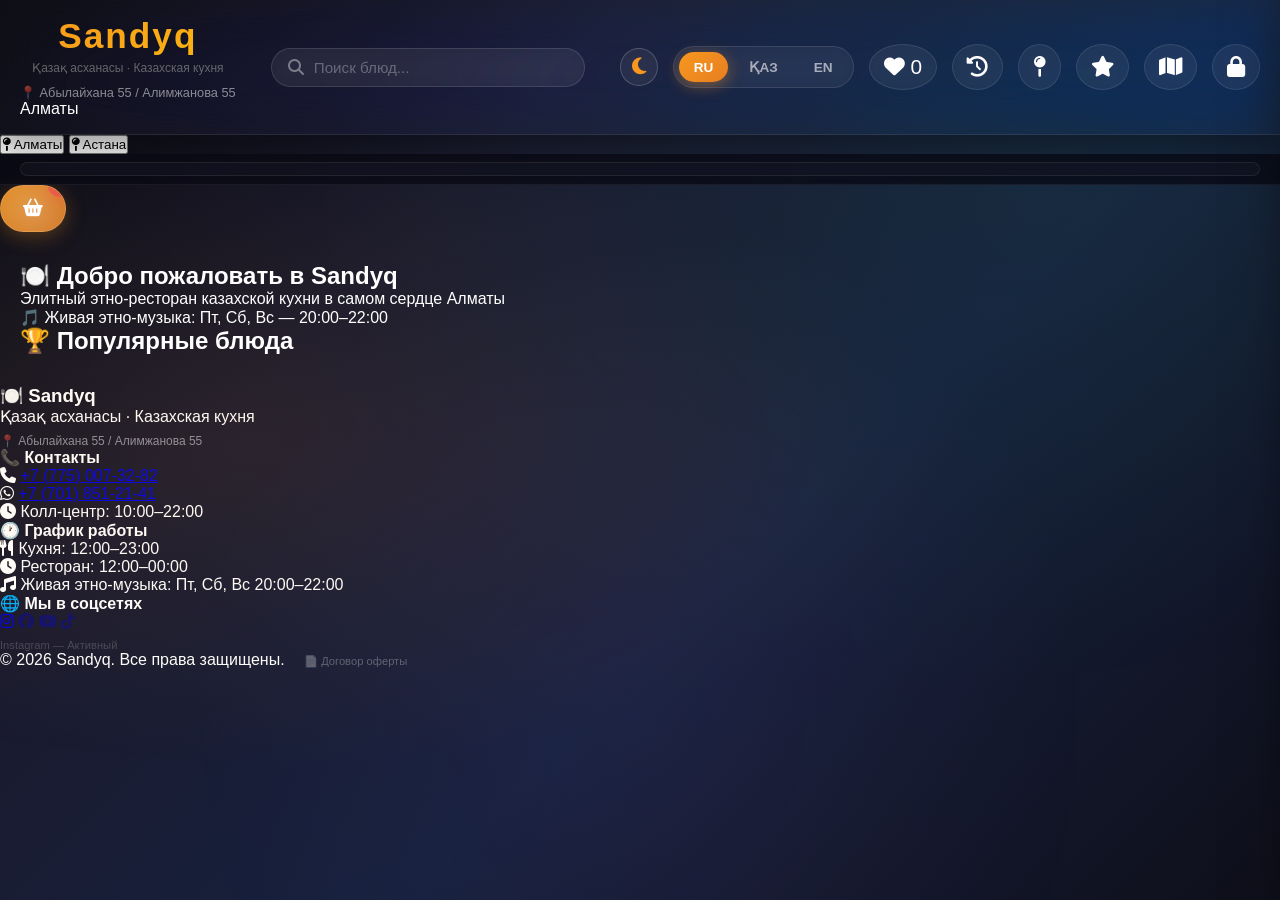
==== commit 39507de5: "Update index.html" ====
--- a/index.html
+++ b/index.html
@@ -3,880 +3,13 @@
 <head>
   <meta charset="UTF-8" />
   <meta name="viewport" content="width=device-width, initial-scale=1.0, maximum-scale=1.0, user-scalable=yes"/>
-  <title>Sandyq Алматы — Элитный этно-ресторан</title>
+  <title>Sandyq — Этно-ресторан</title>
   <link rel="manifest" href="manifest.json" />
+  <link href="https://fonts.googleapis.com/css2?family=Playfair+Display:wght@400;600;700&family=Roboto:wght@300;400;500;700&display=swap" rel="stylesheet">
   <link rel="stylesheet" href="https://cdnjs.cloudflare.com/ajax/libs/font-awesome/6.4.0/css/all.min.css" />
   <link rel="stylesheet" href="styles.css" />
-  <style>
-    /* ===== ВСЕ СТИЛИ ===== */
-    * { margin: 0; padding: 0; box-sizing: border-box; }
-
-    body {
-      font-family: 'Segoe UI', Tahoma, Geneva, Verdana, sans-serif;
-      background: linear-gradient(135deg, #0a0a0f 0%, #1a1a2e 30%, #16213e 60%, #0f0f1a 100%);
-      background-attachment: fixed; color: #fff; min-height: 100vh; overflow-x: hidden;
-      transition: background 0.5s ease, color 0.3s ease;
-    }
-    body::before {
-      content: ''; position: fixed; top: 0; left: 0; right: 0; bottom: 0;
-      background: radial-gradient(ellipse at 20% 50%, rgba(247,151,30,0.08) 0%, transparent 50%),
-                  radial-gradient(ellipse at 80% 20%, rgba(46,204,113,0.06) 0%, transparent 50%),
-                  radial-gradient(ellipse at 50% 80%, rgba(155,89,182,0.06) 0%, transparent 50%);
-      pointer-events: none; z-index: 0; animation: bgShift 20s ease-in-out infinite;
-    }
-    @keyframes bgShift { 0%,100%{opacity:0.8} 25%{opacity:1} 50%{opacity:0.6} 75%{opacity:0.9} }
-
-    /* ===== ХЕДЕР ===== */
-    header {
-      background: rgba(255,255,255,0.02);
-      backdrop-filter: blur(25px) saturate(180%);
-      -webkit-backdrop-filter: blur(25px) saturate(180%);
-      border-bottom: 1px solid rgba(255,255,255,0.08);
-      padding: 0.8rem 0;
-      position: sticky;
-      top: 0;
-      z-index: 100;
-      box-shadow: 0 8px 32px rgba(0,0,0,0.4);
-      transition: background 0.3s ease, border-color 0.3s ease;
-    }
-    .header-container {
-      max-width: 1400px;
-      margin: 0 auto;
-      padding: 0 15px;
-      display: flex;
-      justify-content: space-between;
-      align-items: center;
-      flex-wrap: wrap;
-      gap: 10px;
-    }
-    .logo {
-      display: flex;
-      align-items: center;
-      gap: 10px;
-    }
-    .logo img {
-      height: 40px;
-      width: auto;
-    }
-    .logo h1 { font-size: 1.8rem; font-weight: 800; background: linear-gradient(135deg, #f7971e, #ffd200); background-size: 200% auto; -webkit-background-clip: text; -webkit-text-fill-color: transparent; animation: shimmer 3s linear infinite; }
-    @keyframes shimmer { 0%{background-position:0%} 100%{background-position:200%} }
-    .subtitle { font-size:0.7rem; opacity:0.7; display:block; }
-    .address { font-size:0.65rem; opacity:0.5; display:block; }
-    .header-controls { display:flex; align-items:center; gap:8px; flex-wrap:wrap; }
-    .header-center { flex:1; max-width:300px; margin:0 10px; }
-    .search-box { display:flex; align-items:center; background:rgba(255,255,255,0.06); backdrop-filter:blur(10px); border:1px solid rgba(255,255,255,0.12); border-radius:25px; padding:8px 14px; gap:8px; transition:all 0.3s; }
-    .search-box:focus-within { border-color:#f7971e; box-shadow:0 0 25px rgba(247,151,30,0.2); }
-    .search-box i { color:rgba(255,255,255,0.4); font-size:0.9rem; }
-    .search-box input { flex:1; background:none; border:none; color:white; font-size:0.9rem; outline:none; }
-    .search-box input::placeholder { color:rgba(255,255,255,0.3); font-size:0.85rem; }
-    .search-clear { background:none; border:none; color:rgba(255,255,255,0.5); cursor:pointer; font-size:1.2rem; display:none; }
-    .search-clear:hover { color:#e74c3c; }
-
-    .theme-btn, .icon-btn {
-      width: 36px; height: 36px;
-      border-radius: 50%;
-      border: 1px solid rgba(255,255,255,0.15);
-      background: rgba(255,255,255,0.05);
-      backdrop-filter: blur(10px);
-      color: #f7971e;
-      cursor: pointer;
-      font-size: 1rem;
-      display: flex;
-      align-items: center;
-      justify-content: center;
-      transition: all 0.3s;
-      text-decoration: none;
-    }
-    .theme-btn:hover, .icon-btn:hover { background: rgba(255,255,255,0.15); box-shadow:0 0 20px rgba(247,151,30,0.3); }
-    .icon-btn { color: white; }
-
-    .language-selector {
-      display: flex;
-      gap: 4px;
-      background: rgba(255,255,255,0.05);
-      backdrop-filter: blur(10px);
-      padding: 4px;
-      border-radius: 20px;
-      border: 1px solid rgba(255,255,255,0.1);
-    }
-    .lang-btn {
-      padding: 5px 10px;
-      border: none;
-      border-radius: 16px;
-      cursor: pointer;
-      background: transparent;
-      color: rgba(255,255,255,0.5);
-      font-size: 0.7rem;
-      font-weight: 600;
-      transition: all 0.3s;
-    }
-    .lang-btn:hover { color: #fff; }
-    .lang-btn.active { background: linear-gradient(135deg,#f7971e,#e67e22); color:white; box-shadow:0 4px 15px rgba(247,151,30,0.4); }
-
-    .cart-btn {
-      background: linear-gradient(135deg,rgba(247,151,30,0.9),rgba(230,126,34,0.9));
-      backdrop-filter: blur(10px);
-      border: 1px solid rgba(255,255,255,0.2);
-      color: white;
-      padding: 8px 16px;
-      border-radius: 20px;
-      cursor: pointer;
-      position: relative;
-      font-size: 0.9rem;
-      transition: all 0.3s;
-      box-shadow: 0 4px 20px rgba(247,151,30,0.3);
-      overflow: hidden;
-    }
-    .cart-btn::after {
-      content: '';
-      position: absolute;
-      top: -50%;
-      left: -50%;
-      width: 200%;
-      height: 200%;
-      background: radial-gradient(circle,rgba(255,255,255,0.2) 0%,transparent 60%);
-      animation: rotateGlow 4s linear infinite;
-    }
-    @keyframes rotateGlow { 0%{transform:rotate(0)} 100%{transform:rotate(360deg)} }
-    .cart-btn:hover { transform:scale(1.05); box-shadow:0 8px 30px rgba(247,151,30,0.5); }
-    .cart-count {
-      background: #e74c3c;
-      border-radius: 50%;
-      padding: 2px 8px;
-      font-size: 0.7rem;
-      position: absolute;
-      top: -8px;
-      right: -8px;
-      box-shadow: 0 4px 15px rgba(231,76,60,0.5);
-      animation: pulse 2s infinite;
-    }
-    @keyframes pulse { 0%,100%{transform:scale(1)} 50%{transform:scale(1.15)} }
-
-    .wishlist-badge {
-      background: #e74c3c;
-      border-radius: 50%;
-      padding: 1px 6px;
-      font-size: 0.6rem;
-      position: absolute;
-      top: -5px;
-      right: -5px;
-    }
-    .icon-btn { position: relative; }
-
-    /* ===== НАВИГАЦИЯ ===== */
-    .main-nav {
-      position: sticky;
-      top: 70px;
-      z-index: 90;
-      background: rgba(10,10,20,0.85);
-      backdrop-filter: blur(25px) saturate(180%);
-      -webkit-backdrop-filter: blur(25px) saturate(180%);
-      border-bottom: 1px solid rgba(255,255,255,0.06);
-      padding: 6px 15px;
-      transition: background 0.3s ease;
-    }
-    .categories-nav {
-      display: flex;
-      flex-wrap: wrap;
-      gap: 5px;
-      padding: 5px;
-      background: rgba(255,255,255,0.03);
-      backdrop-filter: blur(15px) saturate(180%);
-      border: 1px solid rgba(255,255,255,0.08);
-      border-radius: 20px;
-      position: relative;
-      overflow: visible !important;
-      justify-content: center;
-    }
-    .categories-drop {
-      position: absolute;
-      top: 5px;
-      left: 5px;
-      height: 28px;
-      background: linear-gradient(135deg,rgba(247,151,30,0.9),rgba(230,126,34,0.85));
-      backdrop-filter: blur(10px);
-      border-radius: 18px;
-      transition: all 0.5s cubic-bezier(0.34,1.56,0.64,1);
-      z-index: 0;
-      box-shadow: 0 4px 20px rgba(247,151,30,0.4),inset 0 1px 0 rgba(255,255,255,0.2);
-    }
-    .categories-drop::after {
-      content: '';
-      position: absolute;
-      top: 3px;
-      left: 15%;
-      width: 40%;
-      height: 25%;
-      background: rgba(255,255,255,0.3);
-      border-radius: 50%;
-      filter: blur(2px);
-    }
-    .category-tab {
-      padding: 6px 14px;
-      border: none;
-      border-radius: 16px;
-      cursor: pointer;
-      background: transparent;
-      color: rgba(255,255,255,0.6);
-      font-size: 0.8rem;
-      transition: all 0.3s;
-      white-space: nowrap;
-      position: relative;
-      z-index: 1;
-      font-weight: 500;
-    }
-    .category-tab:hover { color: #fff; }
-    .category-tab.active { color: #fff; font-weight: 700; }
-    .category-tab i { margin-right: 4px; font-size: 0.8rem; }
-
-    .mobile-cat-cards { display: none; gap: 6px; padding: 5px 0; flex-wrap: wrap; justify-content: center; }
-    .mobile-cat-card {
-      background: rgba(255,255,255,0.04);
-      backdrop-filter: blur(10px);
-      border: 1px solid rgba(255,255,255,0.08);
-      border-radius: 12px;
-      padding: 10px 8px;
-      text-align: center;
-      cursor: pointer;
-      font-size: 0.7rem;
-      color: rgba(255,255,255,0.7);
-      transition: all 0.3s;
-      min-width: 60px;
-      flex: 1;
-      max-width: 80px;
-    }
-    .mobile-cat-card i { display: block; font-size: 1.1rem; margin-bottom: 3px; color: #f7971e; }
-    .mobile-cat-card:active { background: rgba(247,151,30,0.3); }
-
-    .mobile-back-btn {
-      display: none;
-      background: none;
-      border: none;
-      color: #f7971e;
-      font-size: 0.9rem;
-      cursor: pointer;
-      padding: 6px 0;
-      width: 100%;
-      text-align: left;
-    }
-    .mobile-back-btn i { margin-right: 5px; }
-
-    /* ===== МЕНЮ ===== */
-    .menu-container { max-width:1400px; margin:0 auto; padding:20px 15px; position:relative; z-index:1; }
-    .category-page-header { font-size:1.6rem; font-weight:800; margin-bottom:20px; color:#fff; display:flex; align-items:center; gap:10px; transition:color 0.3s ease; }
-    .category-page-header i { color:#f7971e; }
-    .menu-grid { display:grid; grid-template-columns:repeat(auto-fill,minmax(240px,1fr)); gap:16px; }
-
-    /* ===== ХАЛАЛ ИКОНКА ===== */
-    .halal-icon {
-      display: inline-block;
-      width: 30px;
-      height: 30px;
-      vertical-align: middle;
-      margin-left: 4px;
-    }
-    .halal-icon img { width:100%; height:100%; object-fit:contain; }
-
-    /* ===== КАРТОЧКИ ===== */
-    .menu-item {
-      background: rgba(255,255,255,0.04);
-      backdrop-filter: blur(20px) saturate(180%);
-      border: 1px solid rgba(255,255,255,0.08);
-      border-radius: 16px;
-      overflow: visible;
-      box-shadow: 0 8px 32px rgba(0,0,0,0.3);
-      transition: all 0.4s cubic-bezier(0.175,0.885,0.32,1.275);
-      position: relative;
-      animation: fadeInUp 0.5s ease forwards;
-      opacity: 0;
-    }
-    .menu-item:nth-child(1) { animation-delay: 0.05s; }
-    .menu-item:nth-child(2) { animation-delay: 0.1s; }
-    .menu-item:nth-child(3) { animation-delay: 0.15s; }
-    .menu-item:nth-child(4) { animation-delay: 0.2s; }
-    .menu-item:nth-child(5) { animation-delay: 0.25s; }
-    .menu-item:nth-child(6) { animation-delay: 0.3s; }
-    .menu-item:nth-child(7) { animation-delay: 0.35s; }
-    .menu-item:nth-child(8) { animation-delay: 0.4s; }
-    .menu-item:nth-child(9) { animation-delay: 0.45s; }
-    .menu-item:nth-child(10) { animation-delay: 0.5s; }
-
-    @keyframes fadeInUp { from { opacity:0; transform:translateY(20px); } to { opacity:1; transform:translateY(0); } }
-    .menu-item:hover { transform:translateY(-5px); box-shadow:0 20px 50px rgba(0,0,0,0.5),0 0 30px rgba(247,151,30,0.1); border-color:rgba(247,151,30,0.3); }
-    .menu-item-image { width:100%; height:160px; object-fit:cover; border-radius:16px 16px 0 0; background:rgba(255,255,255,0.02); }
-    .menu-item-content { padding:14px; position:relative; z-index:1; }
-    .menu-item-title { font-size:0.95rem; font-weight:600; margin-bottom:8px; color:#fff; transition:color 0.3s ease; }
-    .menu-item-desc { font-size:0.7rem; color:rgba(255,255,255,0.5); margin-bottom:6px; }
-    .menu-item-footer { display:flex; justify-content:space-between; align-items:center; margin-top:10px; flex-wrap:wrap; gap:6px; }
-    .menu-item-price { font-size:1.1rem; font-weight:800; background:linear-gradient(135deg,#f7971e,#ffd200); -webkit-background-clip:text; -webkit-text-fill-color:transparent; background-clip:text; }
-
-    .add-btn { background:linear-gradient(135deg,#2ecc71,#27ae60); border:none; color:white; padding:6px 14px; border-radius:16px; cursor:pointer; font-weight:600; font-size:0.8rem; box-shadow:0 4px 15px rgba(46,204,113,0.3); transition:all 0.3s; }
-    .add-btn:hover { transform:scale(1.05); box-shadow:0 8px 25px rgba(46,204,113,0.5); }
-    .add-btn:active { transform:scale(0.92); }
-
-    .quantity-control { display:flex; align-items:center; gap:4px; }
-    .quantity-btn { width:26px; height:26px; border:1px solid rgba(255,255,255,0.2); border-radius:50%; background:rgba(255,255,255,0.06); backdrop-filter:blur(5px); color:white; cursor:pointer; font-size:0.9rem; display:flex; align-items:center; justify-content:center; transition:all 0.3s; }
-    .quantity-btn:hover { background:rgba(247,151,30,0.5); border-color:#f7971e; }
-    .quantity-btn:active { transform:scale(0.85); }
-    .quantity-num { width:20px; text-align:center; font-weight:700; font-size:0.9rem; color:#fff; transition:color 0.3s ease; }
-
-    .rider-trail { position:absolute; bottom:6px; left:0; height:2px; background:linear-gradient(90deg,transparent,rgba(247,151,30,0.6),#f7971e,rgba(247,151,30,0.6),transparent); border-radius:2px; z-index:1; opacity:0; transition:all 0.5s ease; width:0; }
-
-    /* ===== WISHLIST ===== */
-    .wishlist-btn {
-      background: rgba(0,0,0,0.3);
-      border: none;
-      border-radius: 50%;
-      width: 30px; height: 30px;
-      color: rgba(255,255,255,0.2);
-      cursor: pointer;
-      font-size: 0.9rem;
-      transition: all 0.3s;
-      position: absolute;
-      top: 8px; right: 8px;
-      z-index: 10;
-      display: flex;
-      align-items: center;
-      justify-content: center;
-    }
-    .wishlist-btn.liked { color: #e74c3c; background: rgba(231,76,60,0.2); }
-    .wishlist-btn:hover { transform: scale(1.15); }
-    .wishlist-btn:active { transform: scale(0.85); }
-
-    /* ===== ПЕРЕКЛЮЧАТЕЛИ ===== */
-    .toggle-group {
-      display: flex; gap: 3px;
-      background: rgba(255,255,255,0.06);
-      border-radius: 14px;
-      padding: 2px;
-      border: 1px solid rgba(255,255,255,0.08);
-    }
-    .toggle-btn {
-      padding: 3px 10px;
-      border: none;
-      border-radius: 11px;
-      cursor: pointer;
-      font-size: 0.6rem;
-      font-weight: 600;
-      transition: all 0.3s ease;
-      background: transparent;
-      color: rgba(255,255,255,0.4);
-    }
-    .toggle-btn.active { background: linear-gradient(135deg,#f7971e,#e67e22); color:white; box-shadow:0 4px 12px rgba(247,151,30,0.3); }
-    .toggle-btn:hover:not(.active) { color: rgba(255,255,255,0.7); }
-
-    .price-with-toggle { display:flex; flex-direction:column; align-items:flex-start; }
-    .price-with-toggle .menu-item-price { font-size:1.1rem; }
-    .price-with-toggle .price-label { font-size:0.6rem; color:rgba(255,255,255,0.4); margin-top:1px; }
-
-    .party-info-badge {
-      background: rgba(247,151,30,0.12);
-      border: 1px solid rgba(247,151,30,0.15);
-      border-radius: 16px;
-      padding: 4px 12px;
-      font-size: 0.65rem;
-      color: #f7971e;
-      display: inline-block;
-      margin-bottom: 6px;
-      width: 100%;
-      text-align: center;
-    }
-    .preorder-badge {
-      background: rgba(231,76,60,0.12);
-      border: 1px solid rgba(231,76,60,0.15);
-      border-radius: 16px;
-      padding: 3px 10px;
-      font-size: 0.55rem;
-      color: #e74c3c;
-      display: inline-block;
-      margin-top: 3px;
-    }
-
-    /* ===== КОРЗИНА ===== */
-    .cart-overlay {
-      display: none;
-      position: fixed;
-      top: 0; left: 0;
-      width: 100%; height: 100%;
-      background: rgba(0,0,0,0.5);
-      z-index: 140;
-    }
-    .cart-overlay.active { display: block; }
-
-    .cart-sidebar {
-      position: fixed;
-      top: 0;
-      right: -420px;
-      width: 420px;
-      height: 100vh;
-      background: rgba(10,10,20,0.95);
-      backdrop-filter: blur(30px) saturate(180%);
-      border-left: 1px solid rgba(255,255,255,0.1);
-      box-shadow: -10px 0 50px rgba(0,0,0,0.5);
-      transition: right 0.4s cubic-bezier(0.22,1,0.36,1);
-      z-index: 150;
-      display: flex;
-      flex-direction: column;
-      pointer-events: none;
-    }
-    .cart-sidebar.open { right: 0; pointer-events: all; }
-
-    .cart-header { padding: 18px 20px; background: rgba(255,255,255,0.03); border-bottom: 1px solid rgba(255,255,255,0.08); display: flex; justify-content: space-between; align-items: center; }
-    .cart-header h2 { font-size: 1.2rem; transition: color 0.3s ease; }
-    .close-cart { background: none; border: none; color: rgba(255,255,255,0.5); font-size: 1.8rem; cursor: pointer; transition: all 0.3s; }
-    .close-cart:hover { color: #e74c3c; transform: rotate(90deg); }
-    .cart-content { flex: 1; padding: 15px 20px; overflow-y: auto; }
-    .empty-cart { text-align: center; margin-top: 40px; }
-    .empty-cart i { font-size: 3rem; margin-bottom: 10px; opacity: 0.2; transition: color 0.3s ease; }
-    .empty-cart p { transition: color 0.3s ease; }
-    .cart-item { display: flex; justify-content: space-between; align-items: center; padding: 10px 0; border-bottom: 1px solid rgba(255,255,255,0.05); }
-    .cart-item-info { flex: 1; }
-    .cart-item-name { font-weight: 600; font-size: 0.9rem; transition: color 0.3s ease; }
-    .cart-item-actions { display: flex; align-items: center; gap: 4px; }
-    .cart-item-actions button { border: 1px solid rgba(255,255,255,0.15); color: white; width: 26px; height: 26px; border-radius: 50%; cursor: pointer; font-size: 0.8rem; transition: all 0.3s; background: rgba(255,255,255,0.05); }
-    .cart-item-actions button:hover { transform: scale(1.1); }
-    .cart-item-actions button:active { transform: scale(0.85); }
-    .cart-footer { padding: 16px 20px; border-top: 1px solid rgba(255,255,255,0.08); background: rgba(0,0,0,0.3); position: sticky; bottom: 0; z-index: 10; }
-    .cart-summary { font-size: 0.85rem; color: rgba(255,255,255,0.5); margin-bottom: 8px; padding: 8px 0; border-top: 1px dashed rgba(255,255,255,0.08); }
-    .cart-summary-row { display: flex; justify-content: space-between; padding: 3px 0; }
-    .cart-summary-row.total { font-weight: 700; color: #f7971e; font-size: 1.05rem; border-top: 1px solid rgba(255,255,255,0.08); margin-top: 4px; padding-top: 8px; }
-    .total-sum { font-size: 1.1rem; font-weight: 800; text-align: right; margin-bottom: 8px; transition: color 0.3s ease; }
-
-    .checkout-btn {
-      width: 100%; padding: 14px;
-      background: linear-gradient(135deg, #f7971e 0%, #ffd200 25%, #f7971e 50%, #e67e22 75%, #f7971e 100%);
-      background-size: 300% 300%;
-      color: white; border: none; border-radius: 20px;
-      font-size: 1rem; font-weight: 700; cursor: pointer;
-      animation: waveShimmer 3s ease-in-out infinite;
-      box-shadow: 0 8px 30px rgba(247,151,30,0.4);
-      position: relative; overflow: hidden;
-      transition: transform 0.3s ease;
-    }
-    .checkout-btn:hover { transform: scale(1.02); }
-    .checkout-btn:active { transform: scale(0.96); }
-    @keyframes waveShimmer { 0%{background-position:0% 50%} 50%{background-position:100% 50%} 100%{background-position:0% 50%} }
-
-    /* ===== МОДАЛКИ ===== */
-    .modal { display: none; position: fixed; top: 0; left: 0; width: 100%; height: 100%; background: rgba(0,0,0,0.7); backdrop-filter: blur(5px); z-index: 300; justify-content: center; align-items: center; padding: 15px; }
-    .modal.open { display: flex; }
-    .modal-content {
-      background: rgba(20,20,40,0.95);
-      backdrop-filter: blur(25px) saturate(180%);
-      border: 1px solid rgba(255,255,255,0.1);
-      max-width: 600px;
-      width: 100%;
-      border-radius: 20px;
-      max-height: 90vh;
-      overflow-y: auto;
-      animation: modalIn 0.3s cubic-bezier(0.175,0.885,0.32,1.275);
-      box-shadow: 0 20px 60px rgba(0,0,0,0.5);
-      transition: background 0.3s ease, border-color 0.3s ease;
-    }
-    @keyframes modalIn { from { transform: translateY(30px) scale(0.95); opacity: 0; } to { transform: translateY(0) scale(1); opacity: 1; } }
-    .modal-header { padding: 18px 22px; background: rgba(255,255,255,0.03); border-bottom: 1px solid rgba(255,255,255,0.08); display: flex; justify-content: space-between; align-items: center; border-radius: 20px 20px 0 0; }
-    .modal-header h2 { font-size: 1.2rem; }
-    .close-modal { background: none; border: none; color: rgba(255,255,255,0.5); font-size: 1.8rem; cursor: pointer; transition: all 0.3s; }
-    .close-modal:hover { color: #e74c3c; transform: rotate(90deg); }
-    .modal-body { padding: 20px; }
-
-    /* ===== ФОРМЫ ===== */
-    .form-group { margin-bottom: 14px; }
-    .form-group label { display: block; margin-bottom: 4px; font-weight: 600; color: rgba(255,255,255,0.7); font-size: 0.9rem; }
-    .form-group input, .form-group textarea, .form-group select {
-      width: 100%; padding: 10px 14px;
-      background: rgba(255,255,255,0.05);
-      border: 1px solid rgba(255,255,255,0.1);
-      border-radius: 10px;
-      color: white;
-      font-size: 0.95rem;
-      transition: all 0.3s;
-      font-family: inherit;
-    }
-    .form-group input:focus, .form-group textarea:focus, .form-group select:focus { outline: none; border-color: #f7971e; box-shadow: 0 0 15px rgba(247,151,30,0.15); }
-    .form-group input[type="date"] { color-scheme: dark; padding: 10px 14px; }
-
-    .time-schedule { display: grid; grid-template-columns: 1fr 1fr; gap: 10px; margin-bottom: 14px; }
-    .time-category-group { background: rgba(255,255,255,0.03); border: 1px solid rgba(255,255,255,0.06); padding: 10px; border-radius: 10px; }
-    .time-category-group label { font-size: 0.8rem; font-weight: 600; color: rgba(255,255,255,0.5); display: block; margin-bottom: 4px; }
-    .time-category-group select { width: 100%; padding: 8px 12px; background: rgba(26,29,46,0.9); border: 1px solid rgba(255,255,255,0.15); border-radius: 8px; color: white; }
-
-    .btn-secondary { padding: 8px 20px; background: rgba(255,255,255,0.05); border: 1px solid rgba(255,255,255,0.1); border-radius: 16px; color: white; cursor: pointer; font-weight: 600; transition: all 0.3s; }
-    .btn-secondary:hover { background: rgba(255,255,255,0.1); }
-    .btn-primary { padding: 8px 20px; background: linear-gradient(135deg,#f7971e,#e67e22); color: white; border: none; border-radius: 16px; cursor: pointer; font-weight: 700; transition: all 0.3s; }
-    .btn-primary:hover { box-shadow: 0 8px 25px rgba(247,151,30,0.5); transform: scale(1.02); }
-    .btn-primary:active { transform: scale(0.96); }
-
-    .modal-footer { padding: 14px 20px; border-top: 1px solid rgba(255,255,255,0.06); display: flex; justify-content: flex-end; gap: 10px; flex-wrap: wrap; }
-
-    .toast {
-      position: fixed;
-      bottom: 20px;
-      right: 20px;
-      background: rgba(20,20,40,0.95);
-      backdrop-filter: blur(20px);
-      border: 1px solid rgba(255,255,255,0.1);
-      color: white;
-      padding: 12px 20px;
-      border-radius: 14px;
-      box-shadow: 0 10px 40px rgba(0,0,0,0.5);
-      transform: translateY(100px);
-      opacity: 0;
-      transition: all 0.4s;
-      z-index: 400;
-      font-size: 0.9rem;
-    }
-    .toast.show { transform: translateY(0); opacity: 1; }
-    .toast.success { border-left: 4px solid #2ecc71; }
-    .toast.error { border-left: 4px solid #e74c3c; }
-
-    /* ===== ПАРАЛЛАКС ===== */
-    .parallax-section {
-      position: relative;
-      overflow: hidden;
-      padding: 40px 20px;
-      margin: 20px -15px 30px;
-      text-align: center;
-      border-radius: 16px;
-    }
-    .parallax-bg {
-      position: absolute;
-      top: -50%;
-      left: -50%;
-      width: 200%;
-      height: 200%;
-      background: radial-gradient(ellipse at 30% 40%, rgba(247,151,30,0.06) 0%, transparent 60%),
-                  radial-gradient(ellipse at 70% 60%, rgba(46,204,113,0.03) 0%, transparent 50%);
-      z-index: 0;
-      transform: translateY(0);
-      transition: transform 0.1s ease-out;
-    }
-    .parallax-content { position: relative; z-index: 1; }
-    .parallax-section h2 { font-size: 1.6rem; color: #f7971e; margin-bottom: 6px; display: flex; align-items: center; justify-content: center; gap: 10px; flex-wrap: wrap; }
-    .parallax-section .sub-text { color: rgba(255,255,255,0.6); font-size: 0.95rem; }
-    .parallax-section .sub-text-small { color: rgba(255,255,255,0.35); font-size: 0.8rem; margin-top: 6px; }
-
-    /* ===== ТОП-3 ===== */
-    .top-dishes-section { margin-bottom: 25px; }
-    .top-dishes-section h2 { color: #f7971e; font-size: 1.2rem; margin-bottom: 14px; }
-    .top-dishes-grid { display: grid; grid-template-columns: repeat(auto-fill, minmax(160px, 1fr)); gap: 12px; }
-    .top-dish-card {
-      background: rgba(255,255,255,0.04);
-      border: 1px solid rgba(255,255,255,0.06);
-      border-radius: 14px;
-      padding: 14px;
-      text-align: center;
-      transition: all 0.3s ease;
-      cursor: pointer;
-    }
-    .top-dish-card:hover { transform: translateY(-4px); border-color: rgba(247,151,30,0.3); }
-    .top-dish-rank { font-size: 1.3rem; font-weight: 800; color: #f7971e; }
-    .top-dish-name { font-weight: 600; font-size: 0.9rem; margin: 4px 0; color: #fff; }
-    .top-dish-price { color: rgba(255,255,255,0.5); font-size: 0.8rem; }
-
-    /* ===== СОБЫТИЯ ===== */
-    .events-block { display: flex; flex-wrap: wrap; gap: 12px; justify-content: center; padding: 15px 0; }
-    .event-card {
-      background: rgba(255,255,255,0.04);
-      border: 1px solid rgba(255,255,255,0.06);
-      border-radius: 14px;
-      padding: 14px 18px;
-      min-width: 150px;
-      text-align: center;
-      transition: all 0.3s ease;
-    }
-    .event-card:hover { transform: translateY(-3px); border-color: rgba(247,151,30,0.3); }
-    .event-date { font-size: 0.75rem; color: #f7971e; font-weight: 700; }
-    .event-title { font-size: 0.9rem; margin: 4px 0; color: #fff; }
-    .event-time { font-size: 0.75rem; color: rgba(255,255,255,0.4); }
-
-    /* ===== ИСТОРИЯ ===== */
-    .order-history-item {
-      background: rgba(255,255,255,0.03);
-      border: 1px solid rgba(255,255,255,0.06);
-      border-radius: 12px;
-      padding: 14px;
-      margin-bottom: 10px;
-      transition: all 0.3s ease;
-    }
-    .order-history-item:hover { border-color: rgba(247,151,30,0.2); }
-    .order-history-header { display: flex; justify-content: space-between; flex-wrap: wrap; gap: 6px; margin-bottom: 6px; }
-    .order-history-id { font-weight: 700; color: #f7971e; font-size: 0.9rem; }
-    .order-history-date { color: rgba(255,255,255,0.4); font-size: 0.8rem; }
-    .order-history-items { font-size: 0.85rem; color: rgba(255,255,255,0.6); }
-    .order-history-total { text-align: right; font-weight: 700; color: #f7971e; margin-top: 6px; font-size: 1rem; }
-    .order-history-actions { display: flex; gap: 8px; margin-top: 8px; flex-wrap: wrap; }
-    .repeat-btn, .delete-history-btn {
-      padding: 4px 14px;
-      border: none;
-      border-radius: 12px;
-      cursor: pointer;
-      font-size: 0.75rem;
-      font-weight: 600;
-      transition: all 0.3s ease;
-    }
-    .repeat-btn { background: #2ecc71; color: #fff; }
-    .repeat-btn:hover { background: #27ae60; transform: scale(1.05); }
-    .delete-history-btn { background: #e74c3c; color: #fff; }
-    .delete-history-btn:hover { background: #c0392b; transform: scale(1.05); }
-
-    /* ===== ОТЗЫВЫ ===== */
-    .review-item {
-      background: rgba(255,255,255,0.03);
-      border: 1px solid rgba(255,255,255,0.06);
-      border-radius: 12px;
-      padding: 12px 14px;
-      margin-bottom: 8px;
-    }
-    .review-stars { color: #f7971e; font-size: 0.9rem; letter-spacing: 1px; }
-    .review-text { font-size: 0.9rem; color: rgba(255,255,255,0.7); margin: 4px 0; }
-    .review-author { font-size: 0.75rem; color: rgba(255,255,255,0.4); }
-
-    .review-rating-selector {
-      display: flex;
-      gap: 6px;
-      margin: 8px 0;
-      justify-content: center;
-    }
-    .review-rating-selector span {
-      cursor: pointer;
-      font-size: 1.8rem;
-      transition: all 0.3s ease;
-      color: rgba(255,255,255,0.2);
-    }
-    .review-rating-selector span:hover,
-    .review-rating-selector span.active {
-      color: #f7971e;
-      transform: scale(1.1);
-    }
-
-    /* ===== ФУТЕР ===== */
-    .footer {
-      margin-top: 30px;
-      background: rgba(255,255,255,0.02);
-      backdrop-filter: blur(20px);
-      border-top: 1px solid rgba(255,255,255,0.06);
-      padding: 30px 20px 15px;
-      transition: background 0.3s ease, border-color 0.3s ease;
-    }
-    .footer-container {
-      max-width: 1200px;
-      margin: 0 auto;
-      display: grid;
-      grid-template-columns: repeat(auto-fit, minmax(180px, 1fr));
-      gap: 20px;
-    }
-    .footer-section h3, .footer-section h4 { margin-bottom: 8px; color: #f7971e; font-size: 1rem; }
-    .footer-section p { color: rgba(255,255,255,0.5); font-size: 0.8rem; line-height: 1.5; }
-    .contact-item { display: flex; align-items: center; gap: 8px; padding: 4px 0; color: rgba(255,255,255,0.5); font-size: 0.8rem; }
-    .contact-item i { width: 18px; color: #f7971e; font-size: 0.8rem; }
-    .contact-item a { color: rgba(255,255,255,0.5); text-decoration: none; transition: color 0.3s ease; }
-    .contact-item a:hover { color: #f7971e; }
-
-    .social-links { display: flex; gap: 10px; margin-top: 6px; flex-wrap: wrap; }
-    .social-link {
-      width: 36px; height: 36px;
-      border-radius: 50%;
-      background: rgba(255,255,255,0.05);
-      border: 1px solid rgba(255,255,255,0.08);
-      display: flex;
-      align-items: center;
-      justify-content: center;
-      color: rgba(255,255,255,0.5);
-      text-decoration: none;
-      transition: all 0.3s ease;
-      font-size: 1rem;
-    }
-    .social-link:hover { background: #f7971e; color: #fff; transform: translateY(-3px); box-shadow:0 8px 25px rgba(247,151,30,0.3); }
-
-    . { text-align: center; padding-top: 15px; margin-top: 15px; border-top: 1px solid rgba(255,255,255,0.04); color: rgba(255,255,255,0.2); font-size: 0.7rem; }
-
-    .halal-icon-footer {
-      display: inline-block;
-      width: 28px;
-      height: 28px;
-      vertical-align: middle;
-      margin-left: 6px;
-    }
-    .halal-icon-footer img { width:100%; height:100%; object-fit:contain; }
-
-    /* ===== СВЕТЛАЯ ТЕМА ===== */
-    body.light-theme {
-      background: linear-gradient(135deg, #fdf6ee, #fff8f0, #fef5e7, #fdf2e0);
-      color: #2a1508;
-    }
-    body.light-theme::before {
-      background: radial-gradient(ellipse at 20% 50%, rgba(247,151,30,0.15) 0%, transparent 50%),
-                  radial-gradient(ellipse at 80% 20%, rgba(200,150,100,0.1) 0%, transparent 50%),
-                  radial-gradient(ellipse at 50% 80%, rgba(180,130,80,0.1) 0%, transparent 50%);
-    }
-    body.light-theme header { background: rgba(255,248,240,0.85); border-bottom: 1px solid rgba(0,0,0,0.08); }
-    body.light-theme .main-nav { background: rgba(255,248,240,0.9); border-bottom: 1px solid rgba(0,0,0,0.06); }
-    body.light-theme .categories-nav { background: rgba(0,0,0,0.03); border-color: rgba(0,0,0,0.08); }
-    body.light-theme .category-tab { color: rgba(0,0,0,0.5); }
-    body.light-theme .category-tab:hover { color: #2a1508; }
-    body.light-theme .category-tab.active { color: #fff; background: linear-gradient(135deg, #f7971e, #e67e22); }
-    body.light-theme .category-page-header { color: #2a1508; }
-    body.light-theme .menu-item { background: rgba(255,255,255,0.8); border-color: rgba(0,0,0,0.08); box-shadow: 0 8px 32px rgba(0,0,0,0.08); }
-    body.light-theme .menu-item-title { color: #2a1508; }
-    body.light-theme .menu-item-desc { color: rgba(0,0,0,0.4); }
-    body.light-theme .quantity-num { color: #2a1508; }
-    body.light-theme .quantity-btn { border-color: rgba(0,0,0,0.2); color: #2a1508; }
-    body.light-theme .search-box { background: rgba(0,0,0,0.03); border-color: rgba(0,0,0,0.1); }
-    body.light-theme .search-box input { color: #2a1508; }
-    body.light-theme .search-box i { color: rgba(0,0,0,0.4); }
-    body.light-theme .search-box input::placeholder { color: rgba(0,0,0,0.3); }
-    body.light-theme .cart-sidebar { background: rgba(255,248,240,0.95); border-left-color: rgba(0,0,0,0.1); }
-    body.light-theme .cart-header h2 { color: #2a1508; }
-    body.light-theme .cart-item { border-bottom-color: rgba(0,0,0,0.06); }
-    body.light-theme .cart-item-name { color: #2a1508; }
-    body.light-theme .cart-item-info > div:last-child { color: rgba(0,0,0,0.6); }
-    body.light-theme .cart-footer { background: rgba(0,0,0,0.03); border-top-color: rgba(0,0,0,0.06); }
-    body.light-theme .cart-summary { color: rgba(0,0,0,0.5); border-top-color: rgba(0,0,0,0.06); }
-    body.light-theme .cart-summary-row.total { color: #c49a2a; border-top-color: rgba(0,0,0,0.06); }
-    body.light-theme .total-sum { color: #c49a2a; }
-    body.light-theme .modal-content { background: rgba(255,248,240,0.98); border-color: rgba(0,0,0,0.08); }
-    body.light-theme .modal-header h2 { color: #2a1508; }
-    body.light-theme .form-group label { color: rgba(0,0,0,0.7); }
-    body.light-theme .form-group input, .form-group textarea, .form-group select {
-      background: rgba(0,0,0,0.03); border-color: rgba(0,0,0,0.1); color: #2a1508;
-    }
-    body.light-theme .time-category-group { background: rgba(0,0,0,0.02); border-color: rgba(0,0,0,0.05); }
-    body.light-theme .time-category-group label { color: rgba(0,0,0,0.5); }
-    body.light-theme .time-category-group select { background: rgba(255,248,240,0.9); border-color: rgba(0,0,0,0.15); color: #2a1508; }
-    body.light-theme .btn-secondary { color: #2a1508; background: rgba(0,0,0,0.05); border-color: rgba(0,0,0,0.1); }
-    body.light-theme .close-cart, .close-modal { color: rgba(0,0,0,0.5); }
-    body.light-theme .close-cart:hover { color: #e74c3c; }
-    body.light-theme .icon-btn { color: #2a1508; background: rgba(0,0,0,0.05); border-color: rgba(0,0,0,0.1); }
-    body.light-theme .theme-btn { color: #c49a2a; border-color: rgba(0,0,0,0.2); }
-    body.light-theme .lang-btn { color: rgba(0,0,0,0.5); }
-    body.light-theme .lang-btn.active { color: #fff; }
-    body.light-theme .mobile-cat-card { background: rgba(0,0,0,0.03); border-color: rgba(0,0,0,0.08); color: rgba(0,0,0,0.5); }
-    body.light-theme .mobile-cat-card i { color: #c49a2a; }
-    body.light-theme .empty-cart i { color: rgba(0,0,0,0.2); }
-    body.light-theme .empty-cart p { color: rgba(0,0,0,0.3); }
-    body.light-theme .top-dish-card { background: rgba(0,0,0,0.02); border-color: rgba(0,0,0,0.06); }
-    body.light-theme .top-dish-card .top-dish-name { color: #2a1508; }
-    body.light-theme .top-dish-card .top-dish-price { color: rgba(0,0,0,0.4); }
-    body.light-theme .top-dishes-section h2 { color: #c49a2a; }
-    body.light-theme .event-card { background: rgba(0,0,0,0.02); border-color: rgba(0,0,0,0.06); }
-    body.light-theme .event-card .event-title { color: #2a1508; }
-    body.light-theme .event-card .event-time { color: rgba(0,0,0,0.4); }
-    body.light-theme .event-card .event-date { color: #c49a2a; }
-    body.light-theme .order-history-item { background: rgba(0,0,0,0.02); border-color: rgba(0,0,0,0.06); }
-    body.light-theme .order-history-item .order-history-items { color: rgba(0,0,0,0.5); }
-    body.light-theme .order-history-item .order-history-date { color: rgba(0,0,0,0.4); }
-    body.light-theme .order-history-item .order-history-total { color: #c49a2a; }
-    body.light-theme .review-item { background: rgba(0,0,0,0.02); border-color: rgba(0,0,0,0.06); }
-    body.light-theme .review-item .review-text { color: rgba(0,0,0,0.6); }
-    body.light-theme .review-item .review-author { color: rgba(0,0,0,0.4); }
-    body.light-theme .review-item .review-stars { color: #c49a2a; }
-    body.light-theme .footer { background: rgba(0,0,0,0.02); border-top-color: rgba(0,0,0,0.06); }
-    body.light-theme .footer-section h3, .footer-section h4 { color: #c49a2a; }
-    body.light-theme .footer-section p { color: rgba(0,0,0,0.4); }
-    body.light-theme .contact-item { color: rgba(0,0,0,0.4); }
-    body.light-theme .contact-item i { color: #c49a2a; }
-    body.light-theme .contact-item a { color: rgba(0,0,0,0.4); }
-    body.light-theme .contact-item a:hover { color: #c49a2a; }
-    body.light-theme .social-link { background: rgba(0,0,0,0.03); border-color: rgba(0,0,0,0.08); color: rgba(0,0,0,0.4); }
-    body.light-theme .social-link:hover { background: #c49a2a; color: #fff; }
-    body.light-theme . { border-top-color: rgba(0,0,0,0.04); color: rgba(0,0,0,0.2); }
-    body.light-theme .parallax-section h2 { color: #c49a2a; }
-    body.light-theme .parallax-section .sub-text { color: rgba(0,0,0,0.5); }
-    body.light-theme .parallax-section .sub-text-small { color: rgba(0,0,0,0.35); }
-    body.light-theme .toggle-group { background: rgba(0,0,0,0.04); border-color: rgba(0,0,0,0.08); }
-    body.light-theme .toggle-btn { color: rgba(0,0,0,0.4); }
-    body.light-theme .toggle-btn.active { color: #fff; }
-    body.light-theme .toggle-btn:hover:not(.active) { color: rgba(0,0,0,0.7); }
-    body.light-theme .price-with-toggle .price-label { color: rgba(0,0,0,0.4); }
-    body.light-theme .party-info-badge { background: rgba(196,154,42,0.1); border-color: rgba(196,154,42,0.15); color: #c49a2a; }
-    body.light-theme .preorder-badge { background: rgba(231,76,60,0.08); border-color: rgba(231,76,60,0.12); }
-    body.light-theme .top-dish-rank { color: #c49a2a; }
-    body.light-theme .review-rating-selector span { color: rgba(0,0,0,0.15); }
-    body.light-theme .review-rating-selector span:hover,
-    body.light-theme .review-rating-selector span.active { color: #c49a2a; }
-
-    body.light-theme .empty-orders p { color: rgba(0,0,0,0.3); }
-    body.light-theme .search-results-header { color: #c49a2a; }
-    body.light-theme .search-count { color: rgba(0,0,0,0.4); }
-    body.light-theme .subcategory-title { color: rgba(0,0,0,0.5); }
-
-    /* ===== SCROLLBAR ===== */
-    ::-webkit-scrollbar { width: 4px; }
-    ::-webkit-scrollbar-track { background: rgba(255,255,255,0.02); }
-    ::-webkit-scrollbar-thumb { background: rgba(247,151,30,0.3); border-radius: 2px; }
-    body.light-theme ::-webkit-scrollbar-track { background: rgba(0,0,0,0.02); }
-    body.light-theme ::-webkit-scrollbar-thumb { background: rgba(247,151,30,0.4); }
-
-    /* ===== АДАПТИВНОСТЬ ===== */
-    @media (max-width: 768px) {
-      .header-container { gap: 6px; }
-      .logo h1 { font-size: 1.3rem; }
-      .logo img { height: 30px; }
-      .subtitle { font-size: 0.6rem; }
-      .address { font-size: 0.55rem; }
-      .header-center { max-width: 100%; margin: 0; order: 3; flex: 1 1 100%; }
-      .search-box { padding: 6px 12px; }
-      .search-box input { font-size: 0.8rem; }
-
-      .main-nav { top: 60px; padding: 4px 10px; }
-      .categories-nav { display: none; }
-      .categories-drop { display: none; }
-      .mobile-cat-cards { display: flex; }
-      .mobile-back-btn { display: block; }
-
-      .menu-grid { grid-template-columns: 1fr 1fr; gap: 10px; }
-      .menu-item-image { height: 120px; }
-      .menu-item-content { padding: 10px; }
-      .menu-item-title { font-size: 0.8rem; }
-      .menu-item-price { font-size: 0.95rem; }
-      .menu-item-desc { font-size: 0.6rem; }
-
-      .cart-sidebar { width: 100%; right: -100%; }
-      .modal-content { max-width: 100%; margin: 10px; border-radius: 16px; }
-      .time-schedule { grid-template-columns: 1fr; }
-
-      .footer-container { grid-template-columns: 1fr 1fr; gap: 15px; }
-      .top-dishes-grid { grid-template-columns: repeat(auto-fill, minmax(130px, 1fr)); }
-      .parallax-section { padding: 25px 15px; }
-      .parallax-section h2 { font-size: 1.2rem; }
-      .header-controls { gap: 5px; }
-      .cart-btn { padding: 6px 12px; font-size: 0.8rem; }
-      .icon-btn { width: 32px; height: 32px; font-size: 0.9rem; }
-      .theme-btn { width: 32px; height: 32px; font-size: 0.9rem; }
-      .lang-btn { font-size: 0.6rem; padding: 4px 8px; }
-      .category-tab { font-size: 0.7rem; padding: 5px 10px; }
-      .checkout-btn { padding: 12px; font-size: 0.9rem; }
-      .cart-footer { padding: 12px 15px; }
-      .cart-content { padding: 10px 15px; }
-
-      .order-history-header { flex-direction: column; }
-      .events-block { flex-direction: column; align-items: center; }
-      .event-card { width: 100%; max-width: 300px; }
-    }
-
-    @media (max-width: 480px) {
-      .menu-grid { grid-template-columns: 1fr; }
-      .logo h1 { font-size: 1.1rem; }
-      .logo img { height: 26px; }
-      .header-container { gap: 4px; }
-      .header-controls { gap: 4px; }
-      .cart-btn { padding: 4px 10px; font-size: 0.7rem; }
-      .icon-btn { width: 28px; height: 28px; font-size: 0.8rem; }
-      .theme-btn { width: 28px; height: 28px; font-size: 0.8rem; }
-      .lang-btn { font-size: 0.55rem; padding: 3px 6px; }
-      .menu-item-image { height: 100px; }
-      .footer-container { grid-template-columns: 1fr; text-align: center; }
-      .contact-item { justify-content: center; }
-      .social-links { justify-content: center; }
-      .parallax-section { padding: 20px 10px; }
-      .parallax-section h2 { font-size: 1rem; }
-      .top-dishes-grid { grid-template-columns: 1fr 1fr; }
-      .modal-body { padding: 15px; }
-      .modal-header { padding: 14px 16px; }
-      .modal-header h2 { font-size: 1rem; }
-    }
-  </style>
+  <!-- JIVO CHAT SCRIPT -->
+  <script src="//code.jivo.ru/widget/jcuKMCR6Cn" async></script>
 </head>
 <body>
 
@@ -887,11 +20,18 @@
       <img src="images/logo-sandyq.png" alt="Sandyq Logo" id="logo-img" onerror="this.style.display='none'">
       <div>
         <h1>Sandyq</h1>
-        <span class="subtitle">Қазақ асханасы · Казахская кухня</span>
-        <span class="address">📍 Абылайхана 55 / Алимжанова 55</span>
-      </div>
-    </div>
-    <div class="header-center"><div class="search-box"><i class="fas fa-search"></i><input type="text" id="search-input" placeholder="Поиск блюд..." oninput="searchMenu()" /><button class="search-clear" id="search-clear" onclick="clearSearch()">×</button></div></div>
+        <span class="subtitle" data-lang-key="subtitle">Қазақ асханасы · Казахская кухня</span>
+        <span class="address" id="city-address">📍 Абылайхана 55 / Алимжанова 55</span>
+        <span class="city-badge" id="city-badge">Алматы</span>
+      </div>
+    </div>
+    <div class="header-center">
+      <div class="search-box">
+        <i class="fas fa-search"></i>
+        <input type="text" id="search-input" placeholder="Поиск блюд..." oninput="searchMenu()" />
+        <button class="search-clear" id="search-clear" onclick="clearSearch()">×</button>
+      </div>
+    </div>
     <div class="header-controls">
       <button class="theme-btn" onclick="toggleTheme()"><i class="fas fa-moon" id="theme-icon"></i></button>
       <div class="language-selector">
@@ -907,18 +47,41 @@
       <button class="icon-btn" onclick="showMap()" title="Как нас найти"><i class="fas fa-map-pin"></i></button>
       <button class="icon-btn" onclick="showReviews()" title="Отзывы"><i class="fas fa-star"></i></button>
       <a href="zal.html" class="icon-btn" title="Схема залов"><i class="fas fa-map"></i></a>
-      <button class="cart-btn" onclick="toggleCart()"><i class="fas fa-shopping-cart"></i><span class="cart-count" id="cart-count">0</span></button>
       <a href="admin.html" class="icon-btn"><i class="fas fa-lock"></i></a>
     </div>
   </div>
 </header>
 
-<!-- ===== НАВИГАЦИЯ ===== -->
-<nav class="main-nav">
-  <button class="mobile-back-btn" id="mobile-back-btn" onclick="showCategoryCards()"><i class="fas fa-arrow-left"></i> <span data-lang-key="back">Назад к категориям</span></button>
-  <div class="mobile-cat-cards" id="mobile-cat-cards"></div>
-  <div class="categories-nav" id="categories-nav"><div class="categories-drop" id="categories-drop"></div></div>
-</nav>
+<!-- ===== ПЕРЕКЛЮЧАТЕЛЬ ГОРОДОВ ===== -->
+<div class="city-switcher-wrapper">
+  <div class="city-switcher">
+    <button class="city-btn active" data-city="almaty" onclick="switchCity('almaty')">
+      <i class="fas fa-map-pin"></i> Алматы
+    </button>
+    <button class="city-btn" data-city="astana" onclick="switchCity('astana')">
+      <i class="fas fa-map-pin"></i> Астана
+    </button>
+  </div>
+</div>
+
+<!-- ===== КАТЕГОРИИ ===== -->
+<div class="categories-wrapper" id="categoriesWrapper">
+  <nav class="main-nav" id="mainNav">
+    <div class="categories-nav" id="categories-nav">
+      <div class="categories-drop" id="categories-drop"></div>
+    </div>
+    <div class="mobile-cat-cards" id="mobile-cat-cards"></div>
+  </nav>
+</div>
+
+<!-- ===== ПЛАВАЮЩАЯ КОРЗИНА ===== -->
+<div class="cart-fixed">
+  <button class="cart-btn" onclick="toggleCart()">
+    <i class="fas fa-shopping-basket"></i>
+    <span class="cart-count" id="cartCount">0</span>
+    <span class="cart-droplet"></span>
+  </button>
+</div>
 
 <!-- ===== ОВЕРЛЕЙ КОРЗИНЫ ===== -->
 <div class="cart-overlay" id="cart-overlay" onclick="toggleCart()"></div>
@@ -927,26 +90,26 @@
 <main>
   <div class="menu-container">
 
-    <!-- ===== ПАРАЛЛАКС ===== -->
-    <div class="parallax-section">
+    <!-- ===== БАНЕР ===== -->
+    <div class="parallax-section" id="banner-section">
       <div class="parallax-bg" id="parallax-bg"></div>
       <div class="parallax-content">
         <h2>
-          <span>🍽️ Добро пожаловать в Sandyq</span>
+          <span data-lang-key="welcome">🍽️ Добро пожаловать в Sandyq</span>
           <span class="halal-icon"><img src="images/halal-icon.gif" alt="Halal" id="halal-icon-header" onerror="this.style.display='none'"></span>
         </h2>
-        <p class="sub-text">Элитный этно-ресторан казахской кухни в самом сердце Алматы</p>
-        <p class="sub-text-small">🎵 <span data-lang-key="music_live">Живая этно-музыка: Пт, Сб, Вс — 20:00–22:00</span></p>
+        <p class="sub-text" id="city-hero-desc" data-lang-key="hero_desc">Элитный этно-ресторан казахской кухни в самом сердце Алматы</p>
+        <p class="sub-text-small" data-lang-key="music_live">🎵 Живая этно-музыка: Пт, Сб, Вс — 20:00–22:00</p>
       </div>
     </div>
 
     <!-- ===== ТОП-3 ===== -->
     <div class="top-dishes-section">
-      <h2>🏆 <span data-lang-key="popular">Популярные блюда</span></h2>
+      <h2 data-lang-key="popular">🏆 Популярные блюда</h2>
       <div class="top-dishes-grid" id="top-dishes-grid"></div>
     </div>
 
-    <!-- ===== ПОИСК ===== -->
+    <!-- ===== РЕЗУЛЬТАТЫ ПОИСКА ===== -->
     <div class="search-results" id="search-results" style="display:none;">
       <div class="category-page-header"><span data-lang-key="search_results">Результаты поиска</span><span class="search-count" id="search-count"></span></div>
       <div class="menu-grid" id="search-grid"></div>
@@ -959,31 +122,36 @@
     <div id="events-container"></div>
   </div>
 
-  <!-- ===== КОРЗИНА ===== -->
+  <!-- ===== КОРЗИНА (САЙДБАР) ===== -->
   <div class="cart-sidebar" id="cart-sidebar">
-    <div class="cart-header"><h2>🛒 <span data-lang-key="cart_title">Заказ</span></h2><button class="close-cart" onclick="toggleCart()">&times;</button></div>
+    <div class="cart-header"><h2 data-lang-key="cart_title">🛒 Заказ</h2><button class="close-cart" onclick="toggleCart()">&times;</button></div>
     <div class="cart-content" id="cart-content"></div>
     <div class="cart-footer">
       <div class="cart-summary" id="cart-summary"></div>
-      <div class="total-sum" id="total-sum">Итого: 0 ₸</div>
-      <button class="checkout-btn" onclick="openCheckout()">🌟 <span data-lang-key="checkout_btn">Оформить заказ</span> 🌟</button>
-    </div>
-  </div>
-
-  <!-- ===== МОДАЛКА ЗАКАЗА ===== -->
+      <div class="oferta-checkbox">
+        <input type="checkbox" id="oferta-agree">
+        <label for="oferta-agree">Нажимая на оформить заказ вы соглашаетесь с  <a href="#" onclick="document.getElementById('oferta-modal').classList.add('open'); return false;">договором публичной оферты</a></label>
+      </div>
+      <button class="checkout-btn" onclick="openCheckout()" data-lang-key="checkout_btn">🌟 Оформить заказ</button>
+    </div>
+  </div>
+
+  <!-- ===== МОДАЛКИ ===== -->
   <div class="modal" id="checkout-modal">
     <div class="modal-content">
-      <div class="modal-header"><h2>Оформление заказа</h2><button class="close-modal" onclick="closeCheckout()">&times;</button></div>
+      <div class="modal-header"><h2 data-lang-key="checkout_title">Оформление заказа</h2><button class="close-modal" onclick="closeCheckout()">&times;</button></div>
       <div class="modal-body">
         <div class="form-group"><label data-lang-key="guest_name">Имя гостя</label><input type="text" id="guest-name"></div>
         <div class="form-group"><label data-lang-key="guest_phone">Телефон</label><input type="tel" id="guest-phone" placeholder="+7 (777) 500-73-28"></div>
         <div class="form-group"><label data-lang-key="order_date">📅 Дата заказа</label><input type="date" id="order-date"></div>
-        <h3 style="margin-bottom:10px;">⏰ <span data-lang-key="serving_time">Время подачи</span></h3>
+        <h3 style="margin-bottom:10px;" data-lang-key="serving_time">⏰ Время подачи</h3>
         <div class="time-schedule" id="time-schedule"></div>
         <div class="form-group"><label data-lang-key="special_requests">Особые пожелания</label><textarea id="special-requests" rows="2"></textarea></div>
-        <p style="font-size:0.7rem;color:rgba(255,255,255,0.3);text-align:center;margin-top:10px;">
-          🕐 Кухня: 12:00–23:00 | Колл-центр: 10:00–22:00
-        </p>
+        <div class="oferta-checkbox-modal">
+          <input type="checkbox" id="oferta-agree-modal">
+          <label for="oferta-agree-modal">Нажимая на оформить заказ вы соглашаетесь с <a href="#" onclick="document.getElementById('oferta-modal').classList.add('open'); return false;">договором публичной оферты</a></label>
+        </div>
+        <p style="font-size:0.7rem;color:rgba(255,255,255,0.3);text-align:center;margin-top:10px;" data-lang-key="working_hours">🕐 Кухня: 12:00–23:00 | Колл-центр: 10:00–22:00</p>
       </div>
       <div class="modal-footer">
         <button class="btn-secondary" onclick="closeCheckout()" data-lang-key="cancel">Отмена</button>
@@ -992,48 +160,42 @@
     </div>
   </div>
 
-  <!-- ===== МОДАЛКА КАРТЫ ===== -->
   <div class="modal" id="map-modal">
     <div class="modal-content">
       <div class="modal-header">
-        <h2>📍 Sandyq — Абылайхана 55 / Алимжанова 55</h2>
+        <h2 id="map-title">📍 Sandyq — Абылайхана 55 / Алимжанова 55</h2>
         <button class="close-modal" onclick="document.getElementById('map-modal').classList.remove('open')">&times;</button>
       </div>
       <div class="modal-body">
         <div style="display:flex;gap:10px;flex-wrap:wrap;margin-bottom:15px;justify-content:center;">
-          <a href="https://maps.app.goo.gl/kuqBpjWYo7bCNpZSA" target="_blank" class="btn-primary" style="padding:10px 20px;text-decoration:none;display:inline-block;font-size:0.9rem;">🗺️ Google Карты</a>
-          <a href="https://go.2gis.com/AxNic" target="_blank" class="btn-primary" style="padding:10px 20px;text-decoration:none;display:inline-block;font-size:0.9rem;">📍 2ГИС</a>
+          <a href="#" id="map-google" target="_blank" class="btn-primary" style="padding:10px 20px;text-decoration:none;display:inline-block;font-size:0.9rem;">🗺️ Google Карты</a>
+          <a href="#" id="map-2gis" target="_blank" class="btn-primary" style="padding:10px 20px;text-decoration:none;display:inline-block;font-size:0.9rem;">📍 2ГИС</a>
         </div>
-        <iframe
-          src="https://www.google.com/maps/embed?pb=!1m18!1m12!1m3!1d2907.85123456789!2d76.928400!3d43.236500!2m3!1f0!2f0!3f0!3m2!1i1024!2i768!4f13.1!3m3!1m2!1s0x0%3A0x0!2zNDPCsDE0JzExLjQiTiA3NsKwNTUnNDIuMyJF!5e0!3m2!1sru!2skz!4v1234567890"
-          width="100%" height="350" style="border:0;border-radius:12px;" allowfullscreen="" loading="lazy">
-        </iframe>
-      </div>
-    </div>
-  </div>
-
-  <!-- ===== МОДАЛКА ИСТОРИИ ===== -->
+        <iframe id="map-iframe" src="https://www.google.com/maps/embed?pb=!1m18!1m12!1m3!1d2907.85123456789!2d76.928400!3d43.236500!2m3!1f0!2f0!3f0!3m2!1i1024!2i768!4f13.1!3m3!1m2!1s0x0%3A0x0!2zNDPCsDE0JzExLjQiTiA3NsKwNTUnNDIuMyJF!5e0!3m2!1sru!2skz!4v1234567890" width="100%" height="350" style="border:0;border-radius:12px;" allowfullscreen="" loading="lazy"></iframe>
+      </div>
+    </div>
+  </div>
+
   <div class="modal" id="history-modal">
     <div class="modal-content">
       <div class="modal-header">
-        <h2>📋 <span data-lang-key="history">История заказов</span></h2>
+        <h2 data-lang-key="history">📋 История заказов</h2>
         <button class="close-modal" onclick="document.getElementById('history-modal').classList.remove('open')">&times;</button>
       </div>
       <div class="modal-body" id="history-content"></div>
     </div>
   </div>
 
-  <!-- ===== МОДАЛКА ОТЗЫВОВ ===== -->
   <div class="modal" id="reviews-modal">
     <div class="modal-content">
       <div class="modal-header">
-        <h2>⭐ <span data-lang-key="reviews">Отзывы</span></h2>
+        <h2 data-lang-key="reviews">⭐ Отзывы</h2>
         <button class="close-modal" onclick="document.getElementById('reviews-modal').classList.remove('open')">&times;</button>
       </div>
       <div class="modal-body">
         <div id="reviews-content"></div>
         <div style="margin-top:15px;">
-          <h4 style="margin-bottom:8px;">Оставить отзыв</h4>
+          <h4 style="margin-bottom:8px;" data-lang-key="leave_review">Оставить отзыв</h4>
           <div class="review-rating-selector" id="rating-selector">
             <span data-rating="1" onclick="selectRating(1)">⭐</span>
             <span data-rating="2" onclick="selectRating(2)">⭐</span>
@@ -1041,10 +203,22 @@
             <span data-rating="4" onclick="selectRating(4)">⭐</span>
             <span data-rating="5" onclick="selectRating(5)">⭐</span>
           </div>
-          <input type="text" id="review-name" placeholder="Ваше имя" style="width:100%;padding:10px;margin-bottom:8px;background:rgba(255,255,255,0.05);border:1px solid rgba(255,255,255,0.1);border-radius:10px;color:white;">
-          <textarea id="review-text" placeholder="Ваш отзыв" rows="2" style="width:100%;padding:10px;background:rgba(255,255,255,0.05);border:1px solid rgba(255,255,255,0.1);border-radius:10px;color:white;"></textarea>
-          <button class="btn-primary" onclick="submitReview()" style="margin-top:8px;">Отправить</button>
+          <input type="text" id="review-name" placeholder="Ваше имя">
+          <textarea id="review-text" placeholder="Ваш отзыв" rows="2"></textarea>
+          <button class="btn-primary" onclick="submitReview()" style="margin-top:8px;" data-lang-key="send">Отправить</button>
         </div>
+      </div>
+    </div>
+  </div>
+
+  <div class="modal" id="oferta-modal">
+    <div class="modal-content" style="max-width:800px;">
+      <div class="modal-header">
+        <h2 data-lang-key="oferta">📄 Договор оферты</h2>
+        <button class="close-modal" onclick="document.getElementById('oferta-modal').classList.remove('open')">&times;</button>
+      </div>
+      <div class="modal-body" style="padding:0;">
+        <iframe src="oferta.pdf" style="width:100%;height:600px;border:none;"></iframe>
       </div>
     </div>
   </div>
@@ -1057,26 +231,26 @@
   <div class="footer-container">
     <div class="footer-section">
       <h3>🍽️ Sandyq</h3>
-      <p>Қазақ асханасы · Казахская кухня</p>
+      <p data-lang-key="subtitle">Қазақ асханасы · Казахская кухня</p>
       <div style="margin-top:4px;display:flex;align-items:center;gap:6px;">
         <span class="halal-icon-footer"><img src="images/halal-icon.gif" alt="Halal" id="halal-icon-footer-img" onerror="this.style.display='none'"></span>
       </div>
-      <p style="opacity:0.5;font-size:0.75rem;margin-top:4px;">📍 Абылайхана 55 / Алимжанова 55</p>
-    </div>
-    <div class="footer-section">
-      <h4>📞 Контакты</h4>
-      <div class="contact-item"><i class="fas fa-phone"></i> <a href="tel:+77750073282">+7 (775) 007-32-82</a></div>
-      <div class="contact-item"><i class="fab fa-whatsapp"></i> <a href="https://wa.me/77018512141" target="_blank">+7 (701) 851-21-41</a></div>
-      <div class="contact-item"><i class="fas fa-clock"></i> Колл-центр: 10:00–22:00</div>
-    </div>
-    <div class="footer-section">
-      <h4>🕐 График работы</h4>
-      <div class="contact-item"><i class="fas fa-utensils"></i> Кухня: 12:00–23:00</div>
-      <div class="contact-item"><i class="fas fa-clock"></i> Ресторан: 12:00–00:00</div>
+      <p style="opacity:0.5;font-size:0.75rem;margin-top:4px;" id="footer-address">📍 Абылайхана 55 / Алимжанова 55</p>
+    </div>
+    <div class="footer-section">
+      <h4 data-lang-key="contacts">📞 Контакты</h4>
+      <div class="contact-item"><i class="fas fa-phone"></i> <a href="tel:+77750073282" id="contact-phone">+7 (775) 007-32-82</a></div>
+      <div class="contact-item"><i class="fab fa-whatsapp"></i> <a href="https://wa.me/77018512141" target="_blank" id="contact-whatsapp">+7 (701) 851-21-41</a></div>
+      <div class="contact-item"><i class="fas fa-clock"></i> <span data-lang-key="call_center">Колл-центр: 10:00–22:00</span></div>
+    </div>
+    <div class="footer-section">
+      <h4 data-lang-key="schedule">🕐 График работы</h4>
+      <div class="contact-item"><i class="fas fa-utensils"></i> <span data-lang-key="kitchen">Кухня: 12:00–23:00</span></div>
+      <div class="contact-item"><i class="fas fa-clock"></i> <span data-lang-key="restaurant_hours">Ресторан: 12:00–00:00</span></div>
       <div class="contact-item"><i class="fas fa-music"></i> <span data-lang-key="music_live">Живая этно-музыка: Пт, Сб, Вс 20:00–22:00</span></div>
     </div>
     <div class="footer-section">
-      <h4>🌐 Мы в соцсетях</h4>
+      <h4 data-lang-key="social">🌐 Мы в соцсетях</h4>
       <div class="social-links">
         <a href="https://instagram.com/sandyq_restaurant" target="_blank" class="social-link"><i class="fab fa-instagram"></i></a>
         <a href="#" target="_blank" class="social-link" style="opacity:0.3;cursor:default;"><i class="fab fa-facebook"></i></a>
@@ -1088,1199 +262,12 @@
   </div>
   <div class="footer-bottom">
     <p>
-      © 2026 Sandyq. Все права защищены.
-      <a href="oferta.pdf" target="_blank" style="color:rgba(255,255,255,0.3);text-decoration:none;margin-left:15px;font-size:0.7rem;">
-        📄 Договор оферты
-      </a>
+      <span data-lang-key="copyright">© 2026 Sandyq. Все права защищены.</span>
+      <a href="#" onclick="document.getElementById('oferta-modal').classList.add('open'); return false;" style="color:rgba(255,255,255,0.3);text-decoration:none;margin-left:15px;font-size:0.7rem;" data-lang-key="oferta">📄 Договор оферты</a>
     </p>
   </div>
 </footer>
 
-<script>
-// ============================================================
-//  КОНФИГУРАЦИЯ
-// ============================================================
-const TELEGRAM_BOT_TOKEN = '1745757539:AAEUlkcpb8z7X7s8deuAJPD1saXM92YmOXA';
-const TELEGRAM_CHAT_ID = '-1004480995803';
-const TELEGRAM_API = `https://api.telegram.org/bot${TELEGRAM_BOT_TOKEN}`;
-const JSONBIN_KEY = '$2a$10$AxIfA8p7dq6td0BYtWWuhecnyqCJbsTGoo.oWIds3H01C43GvLGuu';
-const JSONBIN_BIN_ID = '6a411873f5f4af5e293d0edd';
-const JSONBIN_URL = `https://api.jsonbin.io/v3/b/${JSONBIN_BIN_ID}`;
-const GIF_URL = 'sprites/horse.gif';
-
-// ============================================================
-//  ДАННЫЕ МЕНЮ
-// ============================================================
-const menuData = {
-  salads: {
-    name: { ru: 'Салаты', kk: 'Салаттар', en: 'Salads' }, icon: 'fa-leaf',
-    items: [
-      { id: 1, name: { ru: 'Салат из свежих овощей', kk: 'Балғын көкөніс салаты', en: 'Fresh Vegetable Salad' }, price: 3390, image: 'images/salad-fresh.jpg', category: 'salads' },
-      { id: 2, name: { ru: 'Салат «Костұра»', kk: 'Ысталған жылқы етімен «Костұра» салаты', en: 'Salad "Qostura"' }, price: 5590, image: 'images/salad-kostyra.jpg', category: 'salads' },
-      { id: 3, name: { ru: 'Салат «Сандық» в имбирном соусе', kk: 'Зімбір тұздығымен «Сандық» салаты', en: 'Salad "Sandyq"' }, price: 5590, image: 'images/salad-sandyq.jpg', category: 'salads' },
-      { id: 4, name: { ru: 'Баклажаны в соусе из курта', kk: 'Кұрт тұздығындағы баклажан', en: 'Eggplant in qurt sauce' }, price: 4490, image: 'images/eggplant-qurt.jpg', category: 'salads' },
-      { id: 5, name: { ru: 'Ассорти овощей', kk: 'Сарымсақ майымен көкөністер', en: 'Vegetables garlic butter' }, price: 5590, image: 'images/seasonal-vegetables.jpg', category: 'salads' }
-    ]
-  },
-  deli: {
-    name: { ru: 'Деликатесы', kk: 'Тіскебасарлар', en: 'Delicacies' }, icon: 'fa-star',
-    items: [
-      { id: 6, name: { ru: '«Құйрық май» с кумысом', kk: '«Құйрық май»', en: '«Kuiryk May»' }, price: 2290, image: 'images/kuiryk-may.jpg', category: 'deli' },
-      { id: 7, name: { ru: '«Шеке»', kk: '«Шеке»', en: '«Sheke»' }, price: 6690, image: 'images/sheke.jpg', category: 'deli' },
-      { id: 8, name: { ru: '«Жілік май»', kk: '«Жілік май»', en: '«Zhylyk May»' }, price: 7290, image: 'images/zhilyk-may.jpg', category: 'deli' },
-      { id: 9, name: { ru: '«Ұйқы ашар»', kk: '«Ұйқы ашар»', en: '«Uyky ashar»' }, price: 6690, image: 'images/uyky-ashar.jpg', category: 'deli' },
-      { id: 10, name: { ru: '«Құйрық бауыр»', kk: '«Құйрық бауыр»', en: '«Quiryq bauyr»' }, price: 7290, image: 'images/quiryq-bauyr.jpg', category: 'deli' },
-      { id: 11, name: { ru: '«Үлпершек»', kk: '«Үлпершек»', en: '«Ulpershek»' }, price: 7290, image: 'images/ulpershek.jpg', category: 'deli' },
-      { id: 12, name: { ru: 'Осетровая икра', kk: 'Бекіре уылдырығы', en: 'Sturgeon caviar' }, price: 7790, image: 'images/sturgeon-caviar.jpg', category: 'deli' }
-    ]
-  },
-  soups: {
-    name: { ru: 'Супы', kk: 'Сорпалар', en: 'Soups' }, icon: 'fa-utensil-spoon',
-    items: [
-      { id: 13, name: { ru: 'Суп «Жібек жолы»', kk: '«Жібек жолы»', en: '«Zhibek Zholy»' }, price: 4490, image: 'images/zhibek-zholy.jpg', category: 'soups' },
-      { id: 14, name: { ru: 'Коже «Nomad»', kk: '«Nomad» көже', en: '"Nomad Kozhe"' }, price: 5590, image: 'images/nomad-kozhe.jpg', category: 'soups' },
-      { id: 15, name: { ru: 'Суп из индейки', kk: 'Күркетауық сорпасы', en: 'Turkey soup' }, price: 4490, image: 'images/turkey-soup.jpg', category: 'soups' },
-      { id: 16, name: { ru: 'Суп из перепелки', kk: 'Бөдене сорпасы', en: 'Quail soup' }, price: 5090, image: 'images/quail-soup.jpg', category: 'soups' },
-      { id: 17, name: { ru: '«Жарма көже»', kk: '«Жарма көже»', en: '«Zharma kozhe»' }, price: 3390, image: 'images/zharma-kozhe.jpg', category: 'soups' },
-      { id: 18, name: { ru: '«Көл кеспе»', kk: '«Көл кеспе»', en: '«Kol kespe»' }, price: 4490, image: 'images/kol-kespe.jpg', category: 'soups' }
-    ]
-  },
-  main: {
-    name: { ru: 'Основные блюда', kk: 'Негізгі тағамдар', en: 'Main Dishes' }, icon: 'fa-fire',
-    items: [
-      { id: 19, name: { ru: '«Қазақ ет» (Бешбармақ)', kk: '«Қазақ ет»', en: '«Qazaq et»' }, price: 7990, image: 'images/qazaq-et.jpg', category: 'main' },
-      { id: 20, name: { ru: '«Борша ет» на камнях', kk: '«Борша ет»', en: '"Borsha et"' }, price: 8890, image: 'images/borsha-et.jpg', category: 'main' },
-      { id: 22, name: { ru: '«Бал қуырдақ»', kk: '«Бал қуырдақ»', en: '«Bal kuyrdak»' }, price: 7790, image: 'images/bal-kuyrdak.jpg', category: 'main' },
-      { id: 23, name: { ru: '«Ши қуырдақ»', kk: '«Ши қуырдақ»', en: '«Shi kuyrdak»' }, price: 7790, image: 'images/shi-kuyrdak.jpg', category: 'main' },
-      { id: 24, name: { ru: '«Бұқпа» из говядины', kk: '«Бұқпа»', en: '«Bugpa»' }, price: 8890, image: 'images/bugpa.jpg', category: 'main' },
-      { id: 25, name: { ru: '«Қымыз қабырға»', kk: '«Қымыз қабырға»', en: '"Qymyz Qabyrga"' }, price: 8890, image: 'images/qymyz-qabyrga.jpg', category: 'main' },
-      { id: 27, name: { ru: '«Қақталған қазы»', kk: '«Қақталған қазы»', en: '"Kaktalgan kazy"' }, price: 8890, image: 'images/kaktalgan-kazy.jpg', category: 'main' },
-      { id: 28, name: { ru: 'Горная форель', kk: 'Тау бақтақ балығы', en: 'Mountain trout' }, price: 7290, image: 'images/trout.jpg', category: 'main' },
-      { id: 29, name: { ru: '«Нан салма»', kk: '«Нан салма»', en: '"Nan salma"' }, price: 6690, image: 'images/nan-salma.jpg', category: 'main' }
-    ]
-  },
-  show: {
-    name: { ru: 'Блюда Шоу', kk: 'Шоу тағамдар', en: 'Show Dishes' }, icon: 'fa-theater-masks',
-    items: [
-      { id: 21, name: { ru: '«Борша ет» Шоу', kk: '«Борша ет» Шоу', en: '"Borsha et" Show' }, price: 27990, image: 'images/borsha-et-show.jpg', category: 'show' },
-      { id: 26, name: { ru: 'Томленая шея баранины Шоу', kk: 'Бұқтырылған қой мойны', en: 'Braised lamb neck Show' }, price: 28990, image: 'images/lamb-neck.jpg', category: 'show' }
-    ]
-  },
-  bakery: {
-    name: { ru: 'Выпечка', kk: 'Нан-тоқаш', en: 'Bakery' }, icon: 'fa-bread-slice',
-    items: [
-      { id: 30, name: { ru: 'Бауырсаки с вареньем', kk: 'Бауырсақтар', en: 'Baursak' }, price: 2290, image: 'images/baursak-jam.jpg', category: 'bakery' },
-      { id: 31, name: { ru: 'Баурсаки с сыром', kk: 'Ірімшік бауырсақ', en: 'Baursak cheese' }, price: 2290, image: 'images/baursak-cheese.jpg', category: 'bakery' },
-      { id: 32, name: { ru: '«Мыжыма»', kk: '«Мыжыма»', en: '«Myzhyma»' }, price: 2290, image: 'images/myzhyma.jpg', category: 'bakery' },
-      { id: 33, name: { ru: '«Бәрәміш»', kk: '«Бәрәміш»', en: '"Baramysh"' }, price: 2290, image: 'images/baramysh.jpg', category: 'bakery' },
-      { id: 34, name: { ru: '«Таба нан»', kk: '«Таба нан»', en: '"Taba nan"' }, price: 2890, image: 'images/taba-nan.jpg', category: 'bakery' },
-      { id: 35, name: { ru: '«Қаттама»', kk: '«Қаттама»', en: '«Kattama»' }, price: 2890, image: 'images/kattama.jpg', category: 'bakery' },
-      { id: 36, name: { ru: '«Нан астау»', kk: '«Нан астау»', en: '«Nan astau»' }, price: 9990, image: 'images/nan-astau.jpg', category: 'bakery' }
-    ]
-  },
-  desserts: {
-    name: { ru: 'Десерты', kk: 'Тәттілер', en: 'Desserts' }, icon: 'fa-cake',
-    items: [
-      { id: 37, name: { ru: '«Чизкейк» из тары', kk: '«Чизкейк»', en: '«Cheesecake»' }, price: 4490, image: 'images/cheesecake.jpg', category: 'desserts' },
-      { id: 38, name: { ru: 'Финик с орехами', kk: 'Құрма', en: 'Stuffed dates' }, price: 3990, image: 'images/stuffed-dates.jpg', category: 'desserts' },
-      { id: 39, name: { ru: 'Сладости «Сандық»', kk: '«Сандық» тәттілері', en: 'Sweets «Sandyq»' }, price: 5590, image: 'images/sandyq-sweets.jpg', category: 'desserts' },
-      { id: 40, name: { ru: 'Десерт «Сүмесүт»', kk: '«Сүмесүт»', en: '"Sumesut"' }, price: 4490, image: 'images/sumesut.jpg', category: 'desserts' },
-      { id: 41, name: { ru: 'Хрустящий пирог', kk: 'Үй бәліші', en: 'Crispy pie' }, price: 3990, image: 'images/homemade-pie.jpg', category: 'desserts' },
-      { id: 42, name: { ru: '«Төңкерме»', kk: '«Төңкерме»', en: '«Tonkerme»' }, price: 3390, image: 'images/tonkerme.jpg', category: 'desserts' },
-      { id: 43, name: { ru: '«Майсөк»', kk: '«Майсөк»', en: '«Maisok»' }, price: 3390, image: 'images/maisok.jpg', category: 'desserts' },
-      { id: 44, name: { ru: '"Алматинский апорт"', kk: '"Алматы апорты"', en: '"Almaty aport"' }, price: 3990, image: 'images/almaty-aport.jpg', category: 'desserts' },
-      { id: 45, name: { ru: 'Мороженое', kk: 'Балмұздақ', en: 'Ice Cream' }, price: 2290, image: 'images/ice-cream.jpg', category: 'desserts' }
-    ]
-  },
-  party: {
-    name: { ru: 'Блюда на компанию', kk: 'Ұжымдық мәзір', en: 'Group Menu' }, icon: 'fa-users',
-    items: [
-      { id: 46, name: { ru: '«Сый табақ» (5-6)', kk: '«Сый табақ» (5-6)', en: '"Syy tabak" (5-6)' }, price: 72990, priceWithoutHead: 59990, hasToggle: true, image: 'images/syy-tabak.jpg', category: 'party', desc: { ru: 'С головой / Без головы', kk: 'Қой басымен / Басыз', en: 'With / Without head' }, preorder: { ru: '🔴 Предзаказ за 2-3 дня', kk: '🔴 Алдын ала тапсырыс 2-3 күн', en: '🔴 Pre-order 2-3 days' }, info: { ru: 'На 5-6 персон', kk: '5-6 адамға', en: 'For 5-6 persons' } },
-      { id: 61, name: { ru: '«Той табақ» (5-6)', kk: '«Той табақ» (5-6)', en: '"Toy tabak" (5-6)' }, price: 72990, priceWithoutHead: 59990, hasToggle: true, image: 'images/toy-tabak.jpg', category: 'party', desc: { ru: 'С головой / Без головы', kk: 'Қой басымен / Басыз', en: 'With / Without head' }, preorder: { ru: '🟡 Заказ за 1 день', kk: '🟡 Тапсырыс 1 күн', en: '🟡 Order 1 day' }, info: { ru: 'На 5-6 персон', kk: '5-6 адамға', en: 'For 5-6 persons' } },
-      { id: 48, name: { ru: '«Қарын көмбе» (5-6)', kk: '«Қарын көмбе» (5-6)', en: '"Karyn kombe" (5-6)' }, price: 99990, image: 'images/karyn-kombe.jpg', category: 'party', preorder: { ru: '🔴 Предзаказ за 2-3 дня', kk: '🔴 Алдын ала тапсырыс 2-3 күн', en: '🔴 Pre-order 2-3 days' }, info: { ru: 'На 5-6 персон', kk: '5-6 адамға', en: 'For 5-6 persons' } },
-      { id: 49, name: { ru: '«Бел көтерер» (5-6)', kk: '«Бел көтерер» (5-6)', en: '"Bel koterer" (5-6)' }, price: 99990, image: 'images/bel-koterer.jpg', category: 'party', preorder: { ru: '🟠 Предзаказ за 1-2 дня', kk: '🟠 Алдын ала тапсырыс 1-2 күн', en: '🟠 Pre-order 1-2 days' }, info: { ru: 'На 5-6 персон', kk: '5-6 адамға', en: 'For 5-6 persons' } },
-      { id: 50, name: { ru: '«Бекіре» с овощами (5-6)', kk: '«Бекіре» (5-6)', en: '"Bekire" (5-6)' }, price: 105990, image: 'images/bekire.jpg', category: 'party', preorder: { ru: '🟠 Предзаказ за 1-2 дня', kk: '🟠 Алдын ала тапсырыс 1-2 күн', en: '🟠 Pre-order 1-2 days' }, info: { ru: 'На 5-6 персон', kk: '5-6 адамға', en: 'For 5-6 persons' } },
-      { id: 47, name: { ru: '«Хан сырбаз» (5-6)', kk: '«Хан сырбаз» (5-6)', en: '"Khan syrbaz" (5-6)' }, price: 105990, image: 'images/khan-syrbaz.jpg', category: 'party', info: { ru: 'На 5-6 персон', kk: '5-6 адамға', en: 'For 5-6 persons' } }
-    ]
-  },
-  drinks: {
-    name: { ru: 'Напитки', kk: 'Сусындар', en: 'Drinks' }, icon: 'fa-wine-glass-alt',
-    items: [
-      { id: 51, name: { ru: 'Шубат', kk: 'Шұбат', en: 'Shubat' }, price: 1790, image: 'images/shubat.jpg', category: 'drinks' },
-      { id: 52, name: { ru: 'Шалап', kk: 'Шалап', en: 'Shalap' }, price: 1990, image: 'images/shalap.jpg', category: 'drinks' },
-      { id: 53, name: { ru: 'Кумыс', kk: 'Қымыз', en: 'Kumis' }, price: 1500, image: 'images/kymyz.jpg', category: 'drinks' }
-    ]
-  },
-  garnish: {
-    name: { ru: 'Гарниры', kk: 'Гарнирлер', en: 'Sides' }, icon: 'fa-carrot',
-    items: [
-      { id: 54, name: { ru: 'Кус-кус', kk: 'Құс-құс', en: 'Couscous' }, price: 1790, image: 'images/couscous.jpg', category: 'garnish' },
-      { id: 55, name: { ru: 'Булгур', kk: 'Бұлғыр', en: 'Bulgur' }, price: 1790, image: 'images/bulgur.jpg', category: 'garnish' },
-      { id: 56, name: { ru: 'Молодой картофель', kk: 'Жас картоп', en: 'New potatoes' }, price: 1790, image: 'images/potatoes.jpg', category: 'garnish' }
-    ]
-  },
-  tea: {
-    name: { ru: 'Чаи', kk: 'Шайлар', en: 'Tea' }, icon: 'fa-mug-hot',
-    items: [
-      { id: 57, name: { ru: 'Turkistan', kk: 'Turkistan', en: 'Turkistan' }, price: 3390, image: 'images/tea-turkistan.jpg', category: 'tea' },
-      { id: 58, name: { ru: 'Sandyq шай', kk: 'Sandyq шай', en: 'Sandyq tea' }, price: 3390, image: 'images/tea-sandyq.jpg', category: 'tea' }
-    ]
-  },
-  sauces: {
-    name: { ru: 'Соусы', kk: 'Тұздықтар', en: 'Sauces' }, icon: 'fa-droplet',
-    items: [
-      { id: 59, name: { ru: 'Степные травы', kk: 'Дала шөптері', en: 'Steppe herbs' }, price: 690, image: 'images/sauce-herbs.jpg', category: 'sauces' },
-      { id: 60, name: { ru: 'Гранатовый', kk: 'Анар', en: 'Pomegranate' }, price: 690, image: 'images/sauce-pomegranate.jpg', category: 'sauces' }
-    ]
-  }
-};
-
-const categoryTimeMap = {
-  salads: { icon: '🥗', timeKey: 'salads' },
-  deli: { icon: '⭐', timeKey: 'deli' },
-  soups: { icon: '🍲', timeKey: 'soups' },
-  main: { icon: '🔥', timeKey: 'hot' },
-  show: { icon: '🎭', timeKey: 'show' },
-  bakery: { icon: '🍞', timeKey: 'bakery' },
-  desserts: { icon: '🍰', timeKey: 'desserts' },
-  party: { icon: '👥', timeKey: 'party' },
-  drinks: { icon: '🥤', timeKey: 'drinks' },
-  garnish: { icon: '🥕', timeKey: 'garnish' },
-  tea: { icon: '🍵', timeKey: 'tea' },
-  sauces: { icon: '💧', timeKey: 'sauces' }
-};
-
-const langDict = {
-  ru: {
-    salads:'Салаты', deli:'Деликатесы', soups:'Супы', main:'Основные', show:'Блюда Шоу',
-    bakery:'Выпечка', desserts:'Десерты', party:'Блюда на компанию', drinks:'Напитки',
-    garnish:'Гарниры', tea:'Чаи', sauces:'Соусы',
-    cart_title:'Заказ', cart_empty:'Корзина пуста', checkout_btn:'Оформить',
-    guest_name:'Имя гостя', guest_phone:'Телефон', order_date:'Дата заказа',
-    serving_time:'Время подачи', special_requests:'Особые пожелания',
-    cancel:'Отмена', confirm:'Подтвердить',
-    subtotal:'Сумма', service:'Сервис 15%', total:'Итого',
-    add:'Добавить', search_results:'Результаты поиска', search_placeholder:'Поиск...',
-    back:'Назад', withHead:'С головой', withoutHead:'Без головы',
-    persons5_6:'На 5-6 персон', wishlist:'Избранное', history:'История заказов',
-    reviews:'Отзывы', repeat:'Повторить заказ', popular:'Популярные блюда',
-    events:'События', working_hours:'Часы работы', delete_history:'Удалить историю',
-    music_live:'Живая этно-музыка: Пт, Сб, Вс — 20:00–22:00'
-  },
-  kk: {
-    salads:'Салаттар', deli:'Тіскебасарлар', soups:'Сорпалар', main:'Негізгі', show:'Шоу тағамдар',
-    bakery:'Нан-тоқаш', desserts:'Тәттілер', party:'Ұжымдық мәзір', drinks:'Сусындар',
-    garnish:'Гарнирлер', tea:'Шайлар', sauces:'Тұздықтар',
-    cart_title:'Тапсырыс', cart_empty:'Бос', checkout_btn:'Рәсімдеу',
-    guest_name:'Аты', guest_phone:'Телефон', order_date:'Күні',
-    serving_time:'Уақыт', special_requests:'Тілектер',
-    cancel:'Болдырмау', confirm:'Растау',
-    subtotal:'Сома', service:'Қызмет 15%', total:'Барлығы',
-    add:'Қосу', search_results:'Іздеу', search_placeholder:'Іздеу...',
-    back:'Артқа', withHead:'Басымен', withoutHead:'Басыз',
-    persons5_6:'5-6 адамға', wishlist:'Таңдаулы', history:'Тапсырыстар',
-    reviews:'Пікірлер', repeat:'Қайта тапсырыс', popular:'Танымал тағамдар',
-    events:'Іс-шаралар', working_hours:'Жұмыс уақыты', delete_history:'Тарихты жою',
-    music_live:'Жанды этно-әуен: Жм, Сб, Жс — 20:00–22:00'
-  },
-  en: {
-    salads:'Salads', deli:'Delicacies', soups:'Soups', main:'Main', show:'Show Dishes',
-    bakery:'Bakery', desserts:'Desserts', party:'Group Menu', drinks:'Drinks',
-    garnish:'Sides', tea:'Tea', sauces:'Sauces',
-    cart_title:'Order', cart_empty:'Empty', checkout_btn:'Checkout',
-    guest_name:'Name', guest_phone:'Phone', order_date:'Date',
-    serving_time:'Time', special_requests:'Notes',
-    cancel:'Cancel', confirm:'Confirm',
-    subtotal:'Subtotal', service:'Service 15%', total:'Total',
-    add:'Add', search_results:'Search', search_placeholder:'Search...',
-    back:'Back', withHead:'With head', withoutHead:'Without head',
-    persons5_6:'For 5-6 persons', wishlist:'Favorites', history:'Order history',
-    reviews:'Reviews', repeat:'Repeat order', popular:'Popular dishes',
-    events:'Events', working_hours:'Working hours', delete_history:'Delete history',
-    music_live:'Live ethno-music: Fri, Sat, Sun — 8:00–10:00 PM'
-  }
-};
-
-let currentLang = 'ru';
-let cart = [];
-let currentCategory = 'salads';
-const toggleStates = {};
-let selectedRating = 0;
-
-// ============================================================
-//  TELEGRAM / JSONBIN
-// ============================================================
-async function sendOrderToTelegram(order) {
-  const message = `🍽️ <b>НОВЫЙ ЗАКАЗ #${String(order.id).slice(-6)}</b>\n📍 <b>${order.restaurant}</b>\n👤 ${order.guest.name}\n📞 ${order.guest.phone}\n📅 ${order.date||'—'}\n💰 ${order.total.toLocaleString()} ₸`;
-  try {
-    await fetch(`${TELEGRAM_API}/sendMessage`, {
-      method: 'POST',
-      headers: { 'Content-Type': 'application/json' },
-      body: JSON.stringify({
-        chat_id: TELEGRAM_CHAT_ID,
-        text: message,
-        parse_mode: 'HTML',
-        reply_markup: JSON.stringify({
-          inline_keyboard: [[{ text: '🔗 Открыть админку', url: 'https://dzhalaliddin.github.io/Sandyqworld/admin.html' }]]
-        })
-      })
-    });
-    return true;
-  } catch(e) { return false; }
-}
-
-async function sendReviewToTelegram(review) {
-  const message = `⭐ <b>НОВЫЙ ОТЗЫВ</b>\n📝 ${review.text}\n👤 ${review.name}\n⭐ ${review.rating}/5\n📅 ${new Date(review.date).toLocaleString('ru')}`;
-  try {
-    await fetch(`${TELEGRAM_API}/sendMessage`, {
-      method: 'POST',
-      headers: { 'Content-Type': 'application/json' },
-      body: JSON.stringify({
-        chat_id: TELEGRAM_CHAT_ID,
-        text: message,
-        parse_mode: 'HTML'
-      })
-    });
-    return true;
-  } catch(e) { return false; }
-}
-
-async function saveOrderToCloud(order) {
-  try {
-    const res = await fetch(JSONBIN_URL + '/latest', { headers: { 'X-Master-Key': JSONBIN_KEY } });
-    const data = await res.json();
-    const orders = data.record.orders || [];
-    orders.push(order);
-    await fetch(JSONBIN_URL, {
-      method: 'PUT',
-      headers: { 'X-Master-Key': JSONBIN_KEY, 'Content-Type': 'application/json' },
-      body: JSON.stringify({ orders, bookings: data.record.bookings || [] })
-    });
-    return true;
-  } catch(e) {
-    console.warn('Ошибка облака, сохраняю локально:', e);
-    const orders = JSON.parse(localStorage.getItem('orders') || '[]');
-    orders.push(order);
-    localStorage.setItem('orders', JSON.stringify(orders));
-    return false;
-  }
-}
-
-async function saveReviewToCloud(review) {
-  try {
-    const res = await fetch(JSONBIN_URL + '/latest', { headers: { 'X-Master-Key': JSONBIN_KEY } });
-    const data = await res.json();
-    const reviews = data.record.reviews || [];
-    reviews.push(review);
-    await fetch(JSONBIN_URL, {
-      method: 'PUT',
-      headers: { 'X-Master-Key': JSONBIN_KEY, 'Content-Type': 'application/json' },
-      body: JSON.stringify({ reviews, orders: data.record.orders || [], bookings: data.record.bookings || [] })
-    });
-    return true;
-  } catch(e) {
-    console.warn('Ошибка сохранения отзыва в облако:', e);
-    const reviews = JSON.parse(localStorage.getItem('reviews') || '[]');
-    reviews.push(review);
-    localStorage.setItem('reviews', JSON.stringify(reviews));
-    return false;
-  }
-}
-
-// ============================================================
-//  ТЕМА
-// ============================================================
-function toggleTheme() {
-  document.body.classList.toggle('light-theme');
-  const icon = document.getElementById('theme-icon');
-  const isLight = document.body.classList.contains('light-theme');
-  icon.className = isLight ? 'fas fa-sun' : 'fas fa-moon';
-  localStorage.setItem('theme', isLight ? 'light' : 'dark');
-  updateCart();
-}
-
-(function() {
-  if (localStorage.getItem('theme') === 'light') {
-    document.body.classList.add('light-theme');
-    document.getElementById('theme-icon').className = 'fas fa-sun';
-  }
-})();
-
-// ============================================================
-//  НАВИГАЦИЯ
-// ============================================================
-function buildNav() {
-  const nav = document.getElementById('categories-nav');
-  const mobileCards = document.getElementById('mobile-cat-cards');
-  let h = '<div class="categories-drop" id="categories-drop"></div>';
-  let cards = '';
-  const order = ['salads','deli','soups','main','show','bakery','desserts','party','drinks','garnish','tea','sauces'];
-  for (const k of order) {
-    const cat = menuData[k];
-    if (!cat) continue;
-    h += `<button class="category-tab" data-cat="${k}" onclick="switchCategory('${k}')"><i class="fas ${cat.icon}"></i> <span data-lang-key="${k}">${cat.name[currentLang]}</span></button>`;
-    cards += `<div class="mobile-cat-card" onclick="switchCategory('${k}')"><i class="fas ${cat.icon}"></i>${cat.name[currentLang]}</div>`;
-  }
-  nav.innerHTML = h;
-  if (mobileCards) mobileCards.innerHTML = cards;
-}
-
-function showCategoryCards() {
-  document.getElementById('mobile-cat-cards').style.display = 'flex';
-  document.getElementById('mobile-back-btn').style.display = 'none';
-  document.getElementById('category-page').innerHTML = '';
-}
-
-function switchCategory(k) {
-  currentCategory = k;
-  document.getElementById('search-results').style.display = 'none';
-  document.getElementById('search-input').value = '';
-  document.getElementById('search-clear').style.display = 'none';
-  document.querySelectorAll('.category-tab').forEach(t => t.classList.remove('active'));
-  const tab = document.querySelector(`.category-tab[data-cat="${k}"]`);
-  if (tab) tab.classList.add('active');
-  moveDrop(k);
-  renderCategoryPage(k);
-  if (window.innerWidth <= 768) {
-    document.getElementById('mobile-cat-cards').style.display = 'none';
-    document.getElementById('mobile-back-btn').style.display = 'block';
-  }
-}
-
-function moveDrop(k) {
-  const tab = document.querySelector(`.category-tab[data-cat="${k}"]`);
-  const drop = document.getElementById('categories-drop');
-  const nav = document.getElementById('categories-nav');
-  if (tab && drop && nav) {
-    const nr = nav.getBoundingClientRect();
-    const tr = tab.getBoundingClientRect();
-    drop.style.left = (tr.left - nr.left) + 'px';
-    drop.style.width = tr.width + 'px';
-    drop.style.top = (tr.top - nr.top) + 'px';
-    drop.style.height = tr.height + 'px';
-  }
-}
-
-// ============================================================
-//  ПОИСК
-// ============================================================
-function searchMenu() {
-  const q = document.getElementById('search-input').value.trim().toLowerCase();
-  document.getElementById('search-clear').style.display = q.length > 0 ? 'block' : 'none';
-  const results = document.getElementById('search-results');
-  const page = document.getElementById('category-page');
-  if (q.length > 0) {
-    page.style.display = 'none';
-    results.style.display = 'block';
-    let found = [];
-    for (const k in menuData) {
-      found.push(...menuData[k].items.filter(i => (i.name[currentLang] || i.name.ru || '').toLowerCase().includes(q)));
-    }
-    document.getElementById('search-count').textContent = `(${found.length})`;
-    document.getElementById('search-grid').innerHTML = found.length ? found.map(renderItem).join('') : '<p style="text-align:center;opacity:0.5;padding:40px;">Ничего не найдено</p>';
-  } else {
-    results.style.display = 'none';
-    page.style.display = 'block';
-    renderCategoryPage(currentCategory);
-  }
-}
-
-function clearSearch() {
-  document.getElementById('search-input').value = '';
-  document.getElementById('search-results').style.display = 'none';
-  document.getElementById('search-clear').style.display = 'none';
-  document.getElementById('category-page').style.display = 'block';
-  renderCategoryPage(currentCategory);
-}
-
-// ============================================================
-//  ОТРИСОВКА МЕНЮ
-// ============================================================
-function renderCategoryPage(k) {
-  const pg = document.getElementById('category-page');
-  const c = menuData[k];
-  if (!c) return;
-  pg.style.display = 'block';
-  pg.innerHTML = `<div class="category-page-header"><i class="fas ${c.icon}"></i> ${c.name[currentLang]}</div><div class="menu-grid">${c.items.map(renderItem).join('')}</div>`;
-
-  document.querySelectorAll('.toggle-group').forEach(group => {
-    const itemId = group.dataset.itemId;
-    const btns = group.querySelectorAll('.toggle-btn');
-    btns.forEach(btn => {
-      btn.addEventListener('click', function() {
-        const value = this.dataset.value;
-        btns.forEach(b => b.classList.remove('active'));
-        this.classList.add('active');
-        toggleStates[itemId] = value === 'withHead';
-        updateTogglePrice(itemId);
-        updateItemCard(parseInt(itemId));
-      });
-    });
-  });
-}
-
-function renderItem(item) {
-  const isLight = document.body.classList.contains('light-theme');
-  const desc = item.desc ? item.desc[currentLang] : '';
-  const info = item.info ? item.info[currentLang] : '';
-  const preorder = item.preorder ? item.preorder[currentLang] : '';
-  const isLiked = isWishlisted(item.id);
-
-  if (item.hasToggle) {
-    const isWithHead = toggleStates[item.id] !== undefined ? toggleStates[item.id] : true;
-    const currentPrice = isWithHead ? item.price : item.priceWithoutHead;
-    const priceLabel = isWithHead ? langDict[currentLang]?.withHead : langDict[currentLang]?.withoutHead;
-    const variant = isWithHead ? 'withHead' : 'withoutHead';
-    const cartItem = cart.find(c => c.id === item.id && c.variant === variant);
-    const qty = cartItem ? cartItem.quantity : 0;
-
-    return `<div class="menu-item" id="item-${item.id}">
-      <button class="wishlist-btn ${isLiked ? 'liked' : ''}" onclick="event.stopPropagation(); toggleWishlist(${item.id})">
-        <i class="fas fa-heart"></i>
-      </button>
-      <img src="${item.image || 'https://via.placeholder.com/300x200'}" class="menu-item-image" onerror="this.src='https://via.placeholder.com/300x200'">
-      <div class="menu-item-content">
-        <div class="menu-item-title" style="color:${isLight ? '#2a1508' : '#fff'}">${item.name[currentLang] || item.name.ru}</div>
-        ${info ? `<div class="party-info-badge">👥 ${info}</div>` : ''}
-        ${preorder ? `<div class="preorder-badge">${preorder}</div>` : ''}
-        <div class="menu-item-desc" style="color:${isLight ? 'rgba(0,0,0,0.4)' : 'rgba(255,255,255,0.5)'}">${desc}</div>
-        <div class="menu-item-footer">
-          <div class="price-with-toggle">
-            <span class="menu-item-price" id="price-${item.id}">${currentPrice.toLocaleString()} ₸</span>
-            <span class="price-label" id="label-${item.id}">${priceLabel}</span>
-          </div>
-          <div class="toggle-and-btn">
-            <div class="toggle-group" data-item-id="${item.id}">
-              <button class="toggle-btn ${isWithHead ? 'active' : ''}" data-value="withHead">${langDict[currentLang]?.withHead || 'С головой'}</button>
-              <button class="toggle-btn ${!isWithHead ? 'active' : ''}" data-value="withoutHead">${langDict[currentLang]?.withoutHead || 'Без головы'}</button>
-            </div>
-            ${qty > 0 ?
-              `<div class="quantity-control">
-                <button class="quantity-btn" onclick="changeQuantity(${item.id},-1,'${variant}')" style="border-color:${isLight ? 'rgba(0,0,0,0.2)' : 'rgba(255,255,255,0.2)'};color:${isLight ? '#2a1508' : '#fff'}">−</button>
-                <span class="quantity-num" style="color:${isLight ? '#2a1508' : '#fff'}">${qty}</span>
-                <button class="quantity-btn" onclick="changeQuantity(${item.id},1,'${variant}')" style="border-color:${isLight ? 'rgba(0,0,0,0.2)' : 'rgba(255,255,255,0.2)'};color:${isLight ? '#2a1508' : '#fff'}">+</button>
-              </div>` :
-              `<button class="add-btn" onclick="addToCart(${item.id})">${langDict[currentLang]?.add || 'Добавить'}</button>`
-            }
-          </div>
-        </div>
-        <div class="rider-trail" id="trail-${item.id}"></div>
-      </div>
-    </div>`;
-  }
-
-  const ci = cart.find(c => c.id === item.id);
-  const qty = ci ? ci.quantity : 0;
-
-  return `<div class="menu-item" id="item-${item.id}">
-    <button class="wishlist-btn ${isLiked ? 'liked' : ''}" onclick="event.stopPropagation(); toggleWishlist(${item.id})">
-      <i class="fas fa-heart"></i>
-    </button>
-    <img src="${item.image || 'https://via.placeholder.com/300x200'}" class="menu-item-image" onerror="this.src='https://via.placeholder.com/300x200'">
-    <div class="menu-item-content">
-      <div class="menu-item-title" style="color:${isLight ? '#2a1508' : '#fff'}">${item.name[currentLang] || item.name.ru}</div>
-      ${info ? `<div class="party-info-badge">👥 ${info}</div>` : ''}
-      ${preorder ? `<div class="preorder-badge">${preorder}</div>` : ''}
-      ${desc ? `<div class="menu-item-desc" style="color:${isLight ? 'rgba(0,0,0,0.4)' : 'rgba(255,255,255,0.5)'}">${desc}</div>` : ''}
-      <div class="menu-item-footer">
-        <span class="menu-item-price">${item.price.toLocaleString()} ₸</span>
-        ${qty > 0 ?
-          `<div class="quantity-control">
-            <button class="quantity-btn" onclick="changeQuantity(${item.id},-1,'')" style="border-color:${isLight ? 'rgba(0,0,0,0.2)' : 'rgba(255,255,255,0.2)'};color:${isLight ? '#2a1508' : '#fff'}">−</button>
-            <span class="quantity-num" style="color:${isLight ? '#2a1508' : '#fff'}">${qty}</span>
-            <button class="quantity-btn" onclick="changeQuantity(${item.id},1,'')" style="border-color:${isLight ? 'rgba(0,0,0,0.2)' : 'rgba(255,255,255,0.2)'};color:${isLight ? '#2a1508' : '#fff'}">+</button>
-          </div>` :
-          `<button class="add-btn" onclick="addToCart(${item.id})">${langDict[currentLang]?.add || 'Добавить'}</button>`
-        }
-      </div>
-      <div class="rider-trail" id="trail-${item.id}"></div>
-    </div>
-  </div>`;
-}
-
-function updateTogglePrice(itemId) {
-  const item = findItemById(parseInt(itemId));
-  if (!item || !item.hasToggle) return;
-  const isWithHead = toggleStates[itemId] !== undefined ? toggleStates[itemId] : true;
-  const currentPrice = isWithHead ? item.price : item.priceWithoutHead;
-  const priceLabel = isWithHead ? langDict[currentLang]?.withHead : langDict[currentLang]?.withoutHead;
-  const priceEl = document.getElementById(`price-${itemId}`);
-  if (priceEl) priceEl.textContent = currentPrice.toLocaleString() + ' ₸';
-  const labelEl = document.getElementById(`label-${itemId}`);
-  if (labelEl) labelEl.textContent = priceLabel;
-}
-
-// ============================================================
-//  КОРЗИНА
-// ============================================================
-function findItemById(id) {
-  for (const k in menuData) {
-    const f = menuData[k].items.find(i => i.id === id);
-    if (f) return f;
-  }
-  return null;
-}
-
-function addToCart(id) {
-  const item = findItemById(id);
-  if (!item) return;
-  let price = item.price;
-  let variant = '';
-  if (item.hasToggle) {
-    const isWithHead = toggleStates[id] !== undefined ? toggleStates[id] : true;
-    price = isWithHead ? item.price : item.priceWithoutHead;
-    variant = isWithHead ? 'withHead' : 'withoutHead';
-  }
-  const ex = cart.find(c => c.id === id && c.variant === variant);
-  if (!ex) cart.push({ ...item, quantity: 1, price: price, variant: variant });
-  else { ex.quantity += 1; ex.price = price; }
-  updateCart();
-  updateItemCard(id);
-  runHorse(id);
-  saveCartToStorage();
-}
-
-function changeQuantity(id, d, variant) {
-  const ci = cart.find(c => c.id === id && c.variant === variant);
-  if (!ci) return;
-  ci.quantity += d;
-  if (ci.quantity <= 0) cart = cart.filter(c => !(c.id === id && c.variant === variant));
-  else if (d > 0) runHorse(id);
-  updateCart();
-  updateItemCard(id);
-  saveCartToStorage();
-}
-
-function removeFromCart(id, variant) {
-  cart = cart.filter(c => !(c.id === id && c.variant === variant));
-  updateCart();
-  updateItemCard(id);
-  saveCartToStorage();
-}
-
-function updateItemCard(id) {
-  const item = findItemById(id);
-  if (!item) return;
-  const card = document.getElementById(`item-${id}`);
-  if (!card) return;
-  const footer = card.querySelector('.menu-item-footer');
-  if (!footer) return;
-  const isLight = document.body.classList.contains('light-theme');
-
-  if (item.hasToggle) {
-    const isWithHead = toggleStates[id] !== undefined ? toggleStates[id] : true;
-    const currentPrice = isWithHead ? item.price : item.priceWithoutHead;
-    const priceLabel = isWithHead ? langDict[currentLang]?.withHead : langDict[currentLang]?.withoutHead;
-    const variantName = isWithHead ? 'withHead' : 'withoutHead';
-    const cartItem = cart.find(c => c.id === id && c.variant === variantName);
-    const qty = cartItem ? cartItem.quantity : 0;
-    footer.innerHTML = `
-      <div class="price-with-toggle">
-        <span class="menu-item-price" id="price-${id}">${currentPrice.toLocaleString()} ₸</span>
-        <span class="price-label" id="label-${id}">${priceLabel}</span>
-      </div>
-      <div class="toggle-and-btn">
-        <div class="toggle-group" data-item-id="${id}">
-          <button class="toggle-btn ${isWithHead ? 'active' : ''}" data-value="withHead">${langDict[currentLang]?.withHead || 'С головой'}</button>
-          <button class="toggle-btn ${!isWithHead ? 'active' : ''}" data-value="withoutHead">${langDict[currentLang]?.withoutHead || 'Без головы'}</button>
-        </div>
-        ${qty > 0 ?
-          `<div class="quantity-control">
-            <button class="quantity-btn" onclick="changeQuantity(${id},-1,'${variantName}')" style="border-color:${isLight ? 'rgba(0,0,0,0.2)' : 'rgba(255,255,255,0.2)'};color:${isLight ? '#2a1508' : '#fff'}">−</button>
-            <span class="quantity-num" style="color:${isLight ? '#2a1508' : '#fff'}">${qty}</span>
-            <button class="quantity-btn" onclick="changeQuantity(${id},1,'${variantName}')" style="border-color:${isLight ? 'rgba(0,0,0,0.2)' : 'rgba(255,255,255,0.2)'};color:${isLight ? '#2a1508' : '#fff'}">+</button>
-          </div>` :
-          `<button class="add-btn" onclick="addToCart(${id})">${langDict[currentLang]?.add || 'Добавить'}</button>`
-        }
-      </div>
-    `;
-    const toggleGroup = card.querySelector('.toggle-group');
-    if (toggleGroup) {
-      const itemId = toggleGroup.dataset.itemId;
-      const btns = toggleGroup.querySelectorAll('.toggle-btn');
-      btns.forEach(btn => {
-        btn.addEventListener('click', function() {
-          const value = this.dataset.value;
-          btns.forEach(b => b.classList.remove('active'));
-          this.classList.add('active');
-          toggleStates[itemId] = value === 'withHead';
-          updateTogglePrice(itemId);
-          updateItemCard(parseInt(itemId));
-        });
-      });
-    }
-    return;
-  }
-
-  const cartItem = cart.find(c => c.id === id);
-  const qty = cartItem ? cartItem.quantity : 0;
-  footer.innerHTML = `
-    <span class="menu-item-price">${item.price.toLocaleString()} ₸</span>
-    ${qty > 0 ?
-      `<div class="quantity-control">
-        <button class="quantity-btn" onclick="changeQuantity(${id},-1,'')" style="border-color:${isLight ? 'rgba(0,0,0,0.2)' : 'rgba(255,255,255,0.2)'};color:${isLight ? '#2a1508' : '#fff'}">−</button>
-        <span class="quantity-num" style="color:${isLight ? '#2a1508' : '#fff'}">${qty}</span>
-        <button class="quantity-btn" onclick="changeQuantity(${id},1,'')" style="border-color:${isLight ? 'rgba(0,0,0,0.2)' : 'rgba(255,255,255,0.2)'};color:${isLight ? '#2a1508' : '#fff'}">+</button>
-      </div>` :
-      `<button class="add-btn" onclick="addToCart(${id})">${langDict[currentLang]?.add || 'Добавить'}</button>`
-    }
-  `;
-}
-
-function saveCartToStorage() {
-  try { localStorage.setItem('sandyq_cart', JSON.stringify(cart)); } catch(e) {}
-}
-
-function loadCartFromStorage() {
-  try {
-    const data = localStorage.getItem('sandyq_cart');
-    if (data) {
-      const parsed = JSON.parse(data);
-      if (Array.isArray(parsed)) { cart = parsed; return true; }
-    }
-  } catch(e) {}
-  return false;
-}
-
-function refreshView() {
-  if (document.getElementById('search-input').value.trim()) searchMenu();
-  else renderCategoryPage(currentCategory);
-}
-
-function updateCart() {
-  const countEl = document.getElementById('cart-count');
-  const totalEl = document.getElementById('total-sum');
-  const contentEl = document.getElementById('cart-content');
-  const summaryEl = document.getElementById('cart-summary');
-  if (!countEl || !totalEl || !contentEl) return;
-  const isLight = document.body.classList.contains('light-theme');
-  const textColor = isLight ? '#2a1508' : '#fff';
-  const mutedColor = isLight ? 'rgba(0,0,0,0.6)' : 'rgba(255,255,255,0.7)';
-  const goldColor = isLight ? '#c49a2a' : '#f7971e';
-  countEl.textContent = cart.reduce((s, i) => s + i.quantity, 0);
-  const sub = cart.reduce((s, i) => s + i.price * i.quantity, 0);
-  const serv = Math.round(sub * 0.15);
-  const tot = sub + serv;
-  totalEl.textContent = `${langDict[currentLang]?.total || 'Итого'}: ${tot.toLocaleString()} ₸`;
-  totalEl.style.color = goldColor;
-  if (summaryEl) {
-    if (cart.length) {
-      summaryEl.innerHTML = `
-        <div class="cart-summary-row"><span>${langDict[currentLang]?.subtotal || 'Сумма'}:</span><span>${sub.toLocaleString()} ₸</span></div>
-        <div class="cart-summary-row"><span>${langDict[currentLang]?.service || 'Сервис 15%'}:</span><span>${serv.toLocaleString()} ₸</span></div>
-        <div class="cart-summary-row total"><span>${langDict[currentLang]?.total || 'Итого'}:</span><span>${tot.toLocaleString()} ₸</span></div>
-      `;
-    } else summaryEl.innerHTML = '';
-  }
-  const backBtn = window.innerWidth <= 480 ? `<button class="back-btn" onclick="toggleCart()" style="color:${goldColor}">← Назад</button>` : '';
-  if (cart.length) {
-    contentEl.innerHTML = backBtn + cart.map(i => {
-      const itemName = i.name[currentLang] || i.name.ru || 'Блюдо';
-      let extraInfo = '';
-      if (i.hasToggle) extraInfo = i.variant === 'withHead' ? ' 🐑' : '';
-      return `<div class="cart-item">
-        <div class="cart-item-info">
-          <div class="cart-item-name" style="color:${textColor}">${itemName}${extraInfo} ×${i.quantity}</div>
-          <div style="color:${mutedColor}">${(i.price * i.quantity).toLocaleString()} ₸</div>
-        </div>
-        <div class="cart-item-actions">
-          <button onclick="changeQuantity(${i.id},-1,'${i.variant || ''}')" style="background:#f7971e;color:#fff;">−</button>
-          <button onclick="changeQuantity(${i.id},1,'${i.variant || ''}')" style="background:#2ecc71;color:#fff;">+</button>
-          <button onclick="removeFromCart(${i.id},'${i.variant || ''}')" style="background:#e74c3c;color:#fff;">×</button>
-        </div>
-      </div>`;
-    }).join('');
-  } else {
-    contentEl.innerHTML = `<div class="empty-cart"><i class="fas fa-shopping-basket" style="color:${isLight ? 'rgba(0,0,0,0.2)' : 'rgba(255,255,255,0.2)'}"></i><p style="color:${isLight ? 'rgba(0,0,0,0.3)' : 'rgba(255,255,255,0.3)'}">${langDict[currentLang]?.cart_empty || 'Корзина пуста'}</p></div>`;
-  }
-}
-
-function toggleCart() {
-  const sidebar = document.getElementById('cart-sidebar');
-  const overlay = document.getElementById('cart-overlay');
-  sidebar.classList.toggle('open');
-  overlay.classList.toggle('active');
-  document.body.style.overflow = sidebar.classList.contains('open') ? 'hidden' : '';
-}
-
-// ============================================================
-//  АНИМАЦИЯ ЛОШАДКИ
-// ============================================================
-function runHorse(id) {
-  const card = document.getElementById('item-' + id);
-  if (!card) return;
-  const trail = document.getElementById('trail-' + id);
-  if (trail) {
-    trail.style.width = '100%';
-    trail.style.opacity = '1';
-    trail.style.background = 'linear-gradient(90deg,transparent,#f7971e,#ff6b35,#f7971e,transparent)';
-    trail.style.boxShadow = '0 0 20px #f7971e,0 0 40px #ff4444';
-    setTimeout(() => { trail.style.opacity = '0'; trail.style.boxShadow = 'none'; }, 5000);
-  }
-  const horse = document.createElement('img');
-  horse.src = GIF_URL;
-  horse.style.cssText = 'position:absolute;bottom:6px;left:5%;width:80px;z-index:30;transition:left 3s ease-out;filter:drop-shadow(0 0 10px rgba(247,151,30,0.6));';
-  card.appendChild(horse);
-  requestAnimationFrame(() => { horse.style.left = '55%'; });
-  for (let d = 0; d < 8; d++) {
-    setTimeout(() => {
-      const dust = document.createElement('div');
-      dust.style.cssText = 'position:absolute;bottom:3px;left:' + (8 + d * 8) + '%;width:4px;height:4px;background:rgba(210,180,140,0.6);border-radius:50%;z-index:25;animation:dustParticle 0.7s ease-out forwards;';
-      card.appendChild(dust);
-      setTimeout(() => dust.remove(), 700);
-    }, d * 120);
-  }
-  setTimeout(() => { horse.style.opacity = '0'; setTimeout(() => horse.remove(), 500); }, 2800);
-}
-
-// ============================================================
-//  ЯЗЫК
-// ============================================================
-function setLanguage(l) {
-  currentLang = l;
-  document.querySelectorAll('.lang-btn').forEach(b => b.classList.toggle('active', b.dataset.lang === l));
-  document.querySelectorAll('[data-lang-key]').forEach(el => {
-    const k = el.getAttribute('data-lang-key');
-    if (langDict[l]?.[k]) el.textContent = langDict[l][k];
-  });
-  document.getElementById('search-input').placeholder = langDict[l]?.search_placeholder || 'Поиск...';
-  buildNav();
-  renderCategoryPage(currentCategory);
-  updateCart();
-  renderTopDishes();
-  renderEvents();
-}
-
-// ============================================================
-//  WISHLIST
-// ============================================================
-function toggleWishlist(id) {
-  let wishlist = JSON.parse(localStorage.getItem('wishlist') || '[]');
-  const index = wishlist.indexOf(id);
-  if (index > -1) wishlist.splice(index, 1);
-  else wishlist.push(id);
-  localStorage.setItem('wishlist', JSON.stringify(wishlist));
-  updateWishlistButton(id);
-  updateWishlistCount();
-}
-
-function updateWishlistButton(id) {
-  const isLiked = isWishlisted(id);
-  const btn = document.querySelector(`#item-${id} .wishlist-btn`);
-  if (btn) {
-    btn.classList.toggle('liked', isLiked);
-  }
-}
-
-function isWishlisted(id) {
-  const wishlist = JSON.parse(localStorage.getItem('wishlist') || '[]');
-  return wishlist.includes(id);
-}
-
-function updateWishlistCount() {
-  const wishlist = JSON.parse(localStorage.getItem('wishlist') || '[]');
-  const count = document.getElementById('wishlist-count');
-  if (count) count.textContent = wishlist.length;
-}
-
-function showWishlist() {
-  const wishlist = JSON.parse(localStorage.getItem('wishlist') || '[]');
-  const items = wishlist.map(id => findItemById(id)).filter(Boolean);
-  if (!items.length) { showToast('💔 Избранное пусто', 'error'); return; }
-  const pg = document.getElementById('category-page');
-  pg.style.display = 'block';
-  pg.innerHTML = `<div class="category-page-header"><i class="fas fa-heart" style="color:#e74c3c;"></i> ${langDict[currentLang]?.wishlist || 'Избранное'}</div><div class="menu-grid">${items.map(renderItem).join('')}</div>`;
-  document.getElementById('search-results').style.display = 'none';
-}
-
-// ============================================================
-//  ИСТОРИЯ ЗАКАЗОВ
-// ============================================================
-function showOrderHistory() {
-  const orders = JSON.parse(localStorage.getItem('orders') || '[]');
-  const container = document.getElementById('history-content');
-  if (!orders.length) {
-    container.innerHTML = '<div class="empty-orders"><p>📭 История заказов пуста</p></div>';
-    return;
-  }
-  container.innerHTML = [...orders].reverse().slice(0, 30).map((o, idx) => {
-    const realIdx = orders.length - 1 - idx;
-    return `<div class="order-history-item">
-      <div class="order-history-header">
-        <span class="order-history-id">#${String(o.id).slice(-6)}</span>
-        <span class="order-history-date">${new Date(o.timestamp).toLocaleString('ru')}</span>
-      </div>
-      <div class="order-history-items">${(o.items || []).map(i => `${i.name?.ru || 'Блюдо'} ×${i.quantity}`).join(', ')}</div>
-      <div class="order-history-total">💰 ${(o.total || 0).toLocaleString()} ₸</div>
-      <div class="order-history-actions">
-        <button class="repeat-btn" onclick="repeatOrder(${realIdx})">🔄 ${langDict[currentLang]?.repeat || 'Повторить'}</button>
-        <button class="delete-history-btn" onclick="deleteOrder(${realIdx})">🗑️ ${langDict[currentLang]?.delete_history || 'Удалить'}</button>
-      </div>
-    </div>`;
-  }).join('');
-  document.getElementById('history-modal').classList.add('open');
-}
-
-function repeatOrder(index) {
-  const orders = JSON.parse(localStorage.getItem('orders') || '[]');
-  const order = orders[index];
-  if (!order) return;
-  (order.items || []).forEach(item => {
-    const menuItem = findItemById(item.id);
-    if (menuItem) {
-      const ex = cart.find(c => c.id === item.id && c.variant === (item.variant || ''));
-      if (!ex) cart.push({ ...menuItem, quantity: item.quantity, price: item.price, variant: item.variant || '' });
-      else ex.quantity += item.quantity;
-    }
-  });
-  updateCart();
-  refreshView();
-  saveCartToStorage();
-  document.getElementById('history-modal').classList.remove('open');
-  showToast('✅ Заказ добавлен в корзину!', 'success');
-}
-
-function deleteOrder(index) {
-  if (!confirm('Удалить этот заказ из истории?')) return;
-  const orders = JSON.parse(localStorage.getItem('orders') || '[]');
-  orders.splice(index, 1);
-  localStorage.setItem('orders', JSON.stringify(orders));
-  showOrderHistory();
-  showToast('🗑️ Заказ удалён', 'success');
-}
-
-// ============================================================
-//  ТОП-3
-// ============================================================
-function getTopDishes(limit = 3) {
-  const orders = JSON.parse(localStorage.getItem('orders') || '[]');
-  const count = {};
-  orders.forEach(o => (o.items || []).forEach(i => {
-    const key = i.id;
-    count[key] = (count[key] || 0) + (i.quantity || 1);
-  }));
-  const sorted = Object.entries(count).sort((a, b) => b[1] - a[1]);
-  return sorted.slice(0, limit).map(([id]) => findItemById(parseInt(id))).filter(Boolean);
-}
-
-function renderTopDishes() {
-  const container = document.getElementById('top-dishes-grid');
-  if (!container) return;
-  const topDishes = getTopDishes(3);
-  if (!topDishes.length) {
-    container.innerHTML = '<p style="color:rgba(255,255,255,0.3);text-align:center;padding:10px;">Пока нет данных</p>';
-    return;
-  }
-  container.innerHTML = topDishes.map((item, idx) => `
-    <div class="top-dish-card" onclick="switchCategory('${item.category}'); setTimeout(() => document.getElementById('item-${item.id}')?.scrollIntoView({ behavior: 'smooth' }), 300);">
-      <div class="top-dish-rank">#${idx + 1}</div>
-      <div class="top-dish-name">${item.name[currentLang] || item.name.ru}</div>
-      <div class="top-dish-price">${item.price.toLocaleString()} ₸</div>
-    </div>
-  `).join('');
-}
-
-// ============================================================
-//  СОБЫТИЯ
-// ============================================================
-function getUpcomingEvents() {
-  const today = new Date();
-  const events = [];
-  for (let i = 0; i < 14; i++) {
-    const d = new Date(today);
-    d.setDate(today.getDate() + i);
-    const day = d.getDay();
-    if (day === 5 || day === 6 || day === 0) {
-      events.push({
-        date: d,
-        dayName: ['Вс', 'Пн', 'Вт', 'Ср', 'Чт', 'Пт', 'Сб'][day],
-        title: '🎵 ' + (langDict[currentLang]?.music_live || 'Живая этно-музыка: Пт, Сб, Вс — 20:00–22:00').split(':')[0],
-        time: '20:00–22:00'
-      });
-    }
-  }
-  return events.slice(0, 6);
-}
-
-function renderEvents() {
-  const container = document.getElementById('events-container');
-  if (!container) return;
-  const events = getUpcomingEvents();
-  if (!events.length) { container.innerHTML = ''; return; }
-  const musicLabel = langDict[currentLang]?.music_live || 'Живая этно-музыка: Пт, Сб, Вс — 20:00–22:00';
-  container.innerHTML = `
-    <div style="margin-top:30px;border-top:1px solid rgba(255,255,255,0.06);padding-top:20px;">
-      <h2 style="color:#f7971e;margin-bottom:14px;font-size:1.2rem;text-align:center;">📅 ${langDict[currentLang]?.events || 'События'} — ${musicLabel}</h2>
-      <div class="events-block">${events.map(e => `
-        <div class="event-card">
-          <div class="event-date">${e.date.toLocaleDateString('ru', { day: 'numeric', month: 'long' })} (${e.dayName})</div>
-          <div class="event-title">${e.title}</div>
-          <div class="event-time">⏰ ${e.time}</div>
-        </div>
-      `).join('')}</div>
-    </div>
-  `;
-}
-
-// ============================================================
-//  КАРТА
-// ============================================================
-function showMap() {
-  document.getElementById('map-modal').classList.add('open');
-}
-
-// ============================================================
-//  ОТЗЫВЫ
-// ============================================================
-function selectRating(rating) {
-  selectedRating = rating;
-  document.querySelectorAll('#rating-selector span').forEach(el => {
-    const r = parseInt(el.dataset.rating);
-    el.classList.toggle('active', r <= rating);
-  });
-
-  if (rating >= 4) {
-    const url = 'https://2gis.kz/almaty/branches/70000001057699051/firm/70000001057699052/76.939196%2C43.262844/tab/reviews/addreview';
-    window.open(url, '_blank');
-    showToast('✅ Спасибо! Перейдите в 2ГИС для оценки', 'success');
-    setTimeout(() => {
-      selectedRating = 0;
-      document.querySelectorAll('#rating-selector span').forEach(el => el.classList.remove('active'));
-    }, 2000);
-    document.getElementById('review-name').style.display = 'block';
-    document.getElementById('review-text').style.display = 'block';
-    document.querySelector('#reviews-modal .btn-primary').style.display = 'inline-block';
-    document.getElementById('review-name').placeholder = 'Ваше имя (по желанию)';
-    document.getElementById('review-text').placeholder = 'Дополнительный отзыв (по желанию)';
-    return;
-  }
-
-  document.getElementById('review-name').style.display = 'block';
-  document.getElementById('review-text').style.display = 'block';
-  document.querySelector('#reviews-modal .btn-primary').style.display = 'inline-block';
-  document.getElementById('review-name').placeholder = 'Ваше имя';
-  document.getElementById('review-text').placeholder = 'Расскажите, что пошло не так?';
-}
-
-function submitReview() {
-  const name = document.getElementById('review-name').value.trim() || 'Аноним';
-  const text = document.getElementById('review-text').value.trim();
-
-  if (selectedRating >= 4) {
-    if (!text) {
-      showToast('✅ Спасибо за оценку!', 'success');
-      document.getElementById('review-name').value = '';
-      document.getElementById('review-text').value = '';
-      selectedRating = 0;
-      document.querySelectorAll('#rating-selector span').forEach(el => el.classList.remove('active'));
-      document.getElementById('reviews-modal').classList.remove('open');
-      return;
-    }
-  }
-
-  if (!text && selectedRating <= 3) {
-    showToast('❌ Пожалуйста, напишите отзыв!', 'error');
-    return;
-  }
-
-  const review = {
-    name: name,
-    text: text || 'Оценка без комментария',
-    rating: selectedRating,
-    date: new Date().toISOString()
-  };
-
-  const reviews = JSON.parse(localStorage.getItem('reviews') || '[]');
-  reviews.push(review);
-  localStorage.setItem('reviews', JSON.stringify(reviews));
-  saveReviewToCloud(review);
-  sendReviewToTelegram(review);
-
-  document.getElementById('review-name').value = '';
-  document.getElementById('review-text').value = '';
-  selectedRating = 0;
-  document.querySelectorAll('#rating-selector span').forEach(el => el.classList.remove('active'));
-  document.getElementById('reviews-modal').classList.remove('open');
-
-  showToast('✅ Спасибо за ваш отзыв!', 'success');
-  renderReviews();
-}
-
-function renderReviews() {
-  const container = document.getElementById('reviews-content');
-  const reviews = JSON.parse(localStorage.getItem('reviews') || '[]');
-  if (!reviews.length) {
-    container.innerHTML = '<p style="color:rgba(255,255,255,0.3);text-align:center;">Пока нет отзывов</p>';
-    return;
-  }
-  container.innerHTML = [...reviews].reverse().slice(0, 10).map(r => `
-    <div class="review-item">
-      <div class="review-stars">${'⭐'.repeat(r.rating)}${'☆'.repeat(5 - r.rating)}</div>
-      <div class="review-text">${r.text}</div>
-      <div class="review-author">${r.name} · ${new Date(r.date).toLocaleDateString('ru')}</div>
-    </div>
-  `).join('');
-}
-
-function showReviews() {
-  renderReviews();
-  document.getElementById('review-name').style.display = 'none';
-  document.getElementById('review-text').style.display = 'none';
-  document.querySelector('#reviews-modal .btn-primary').style.display = 'none';
-  document.getElementById('reviews-modal').classList.add('open');
-}
-
-// ============================================================
-//  ПАРАЛЛАКС
-// ============================================================
-document.addEventListener('scroll', function() {
-  const bg = document.getElementById('parallax-bg');
-  if (bg) {
-    const scrolled = window.pageYOffset;
-    bg.style.transform = `translateY(${scrolled * 0.3}px)`;
-  }
-});
-
-// ============================================================
-//  ВАЛИДАЦИЯ ТЕЛЕФОНА
-// ============================================================
-function validatePhone(phone) {
-  const cleaned = phone.replace(/[\s\-\(\)]/g, '');
-  return /^\+7\d{10}$/.test(cleaned) || /^8\d{10}$/.test(cleaned) || /^\d{10}$/.test(cleaned);
-}
-
-// ============================================================
-//  ОФОРМЛЕНИЕ ЗАКАЗА
-// ============================================================
-function openCheckout() {
-  if (!cart.length) { showToast('❌ Корзина пуста!', 'error'); return; }
-  const cats = [...new Set(cart.map(i => i.category))];
-  const sched = document.getElementById('time-schedule');
-  if (sched) {
-    sched.innerHTML = cats.map(cat => {
-      const tk = (categoryTimeMap[cat] || { timeKey: cat }).timeKey;
-      let hours = '';
-      for (let h = 12; h <= 22; h++) {
-        const hh = String(h).padStart(2, '0');
-        hours += `<option value="${hh}">${hh}</option>`;
-      }
-      const minutes = '<option value="00">00</option><option value="15">15</option><option value="30">30</option><option value="45">45</option>';
-      return `<div class="time-category-group">
-        <label>${(categoryTimeMap[cat] || { icon: '📦' }).icon} ${langDict[currentLang]?.[cat] || cat}</label>
-        <div style="display:flex;gap:8px">
-          <select id="time-h-${tk}" style="flex:1">${hours}</select>
-          <span style="color:rgba(255,255,255,0.5);align-self:center">:</span>
-          <select id="time-m-${tk}" style="flex:1">${minutes}</select>
-        </div>
-      </div>`;
-    }).join('');
-  }
-  document.getElementById('order-date').value = new Date().toISOString().slice(0, 10);
-  document.getElementById('checkout-modal').classList.add('open');
-}
-
-function closeCheckout() {
-  document.getElementById('checkout-modal').classList.remove('open');
-}
-
-function showToast(message, type = 'success') {
-  const t = document.getElementById('toast');
-  if (!t) return;
-  t.textContent = message;
-  t.className = `toast ${type} show`;
-  clearTimeout(t._timeout);
-  t._timeout = setTimeout(() => t.classList.remove('show'), 3000);
-}
-
-// ============================================================
-//  ОТПРАВКА ЗАКАЗА
-// ============================================================
-async function submitOrder() {
-  const name = document.getElementById('guest-name').value.trim();
-  const phone = document.getElementById('guest-phone').value.trim();
-  const date = document.getElementById('order-date').value;
-  if (!name || !phone || !date) { showToast('❌ Заполните все поля!', 'error'); return; }
-  if (!validatePhone(phone)) { showToast('❌ Введите корректный номер телефона!', 'error'); return; }
-
-  const times = {};
-  [...new Set(cart.map(i => i.category))].forEach(c => {
-    const tk = (categoryTimeMap[c] || { timeKey: c }).timeKey;
-    const h = document.getElementById('time-h-' + tk);
-    const m = document.getElementById('time-m-' + tk);
-    if (h && m) times[tk] = h.value + ':' + m.value;
-  });
-
-  const sub = cart.reduce((s, i) => s + i.price * i.quantity, 0);
-  const serv = Math.round(sub * 0.15);
-  const tot = sub + serv;
-  const order = {
-    id: Date.now(),
-    restaurant: 'Sandyq Алматы, Абылайхана 55',
-    guest: { name, phone },
-    date,
-    items: cart.map(i => ({
-      id: i.id, name: i.name, price: i.price, quantity: i.quantity,
-      category: i.category, hasToggle: i.hasToggle || false, variant: i.variant || ''
-    })),
-    times,
-    special: document.getElementById('special-requests')?.value || '',
-    subtotal: sub, service: serv, total: tot,
-    timestamp: new Date().toISOString()
-  };
-
-  const orders = JSON.parse(localStorage.getItem('orders') || '[]');
-  orders.push(order);
-  localStorage.setItem('orders', JSON.stringify(orders));
-
-  const cloudOk = await saveOrderToCloud(order);
-  const tgOk = await sendOrderToTelegram(order);
-
-  cart = [];
-  updateCart();
-  refreshView();
-  saveCartToStorage();
-  closeCheckout();
-  document.getElementById('guest-name').value = '';
-  document.getElementById('guest-phone').value = '';
-  document.getElementById('special-requests').value = '';
-  document.querySelectorAll('#time-schedule select').forEach(el => el.value = '');
-
-  if (tgOk && cloudOk) showToast('✅ Заказ отправлен в Telegram и сохранён в облаке!', 'success');
-  else if (tgOk) showToast('✅ Заказ отправлен в Telegram (облако недоступно)', 'success');
-  else if (cloudOk) showToast('✅ Заказ сохранён в облаке (Telegram недоступен)', 'success');
-  else showToast('✅ Заказ сохранён локально', 'success');
-
-  renderTopDishes();
-}
-
-// ============================================================
-//  ИНИЦИАЛИЗАЦИЯ
-// ============================================================
-document.addEventListener('DOMContentLoaded', function() {
-  console.log('🔄 Sandyq инициализация...');
-  loadCartFromStorage();
-  buildNav();
-  renderCategoryPage('salads');
-  updateCart();
-  updateWishlistCount();
-  renderTopDishes();
-  renderEvents();
-  setTimeout(function() { moveDrop('salads'); }, 100);
-  console.log('✅ Sandyq готов!');
-});
-
-if (document.readyState === 'complete' || document.readyState === 'interactive') {
-  setTimeout(function() {
-    loadCartFromStorage();
-    buildNav();
-    renderCategoryPage('salads');
-    updateCart();
-    updateWishlistCount();
-    renderTopDishes();
-    renderEvents();
-    moveDrop('salads');
-  }, 50);
-}
-</script>
+<script src="scripts.js"></script>
 </body>
 </html>
